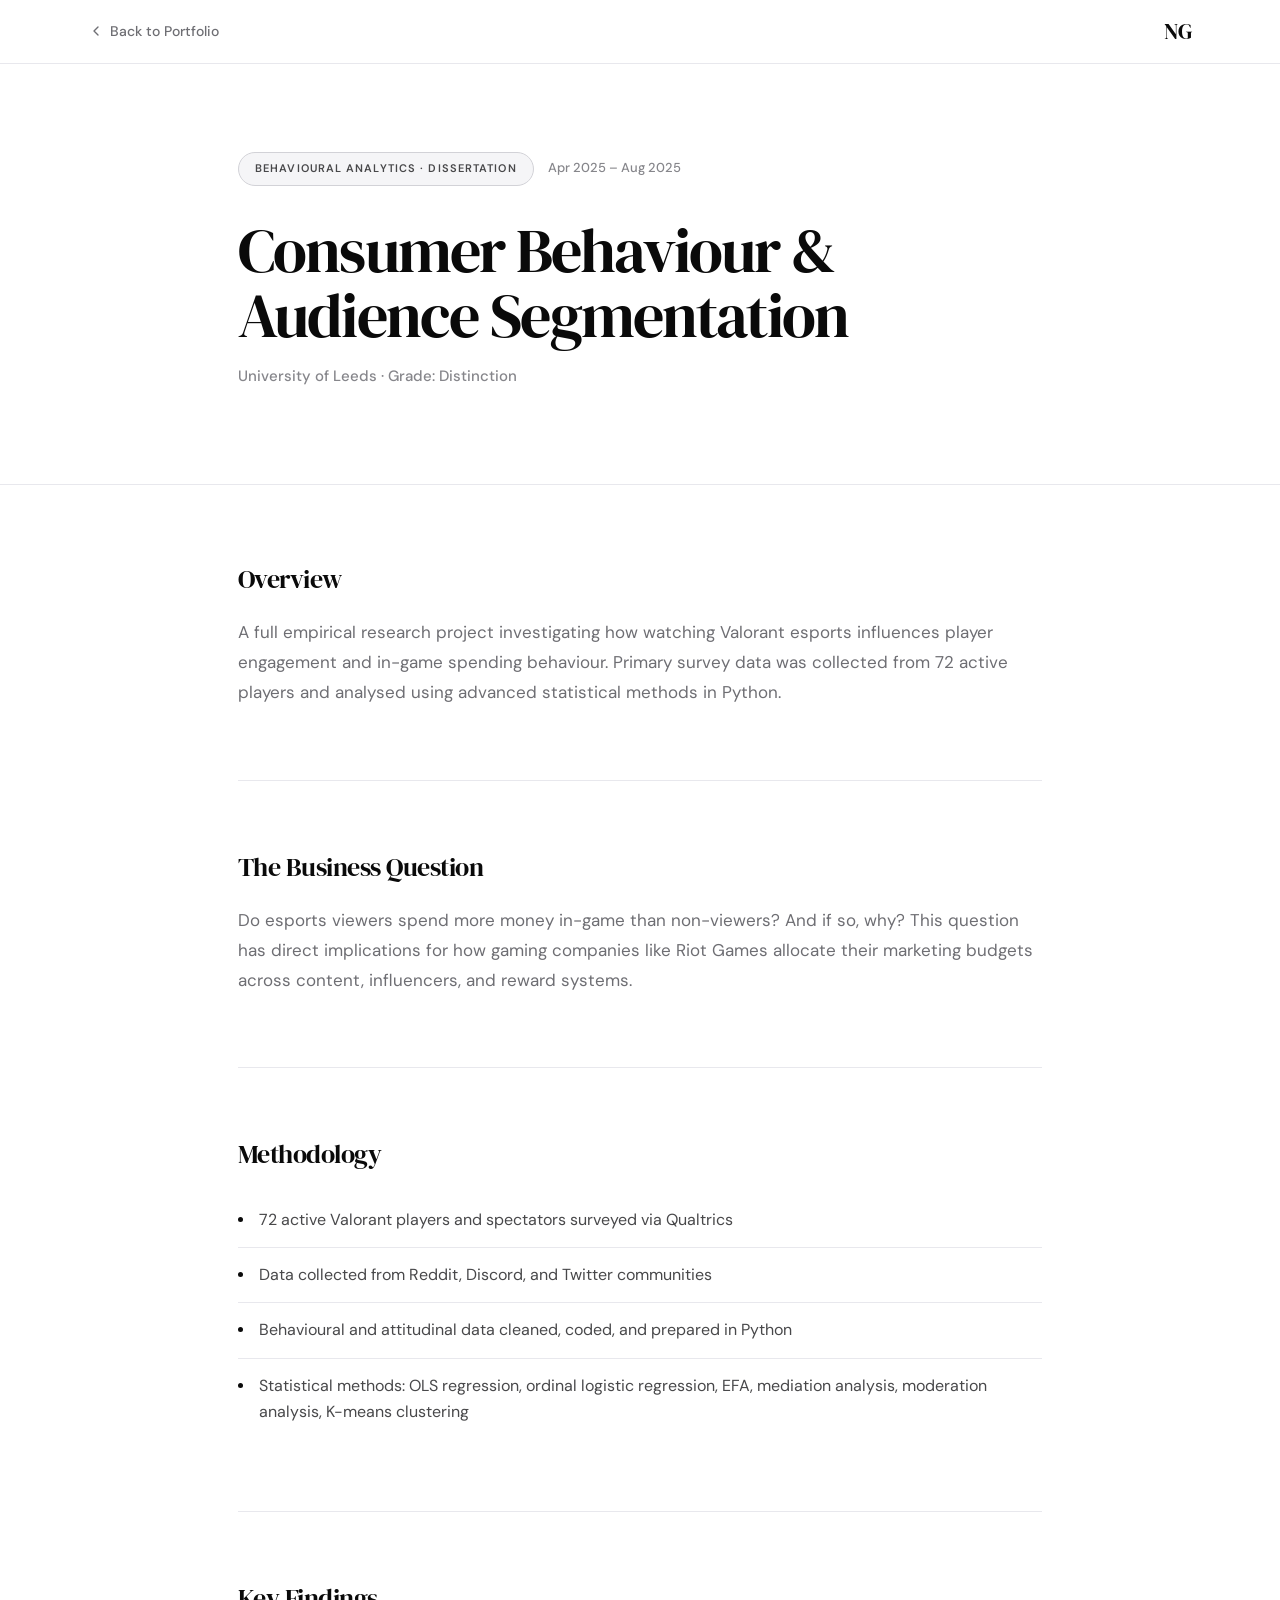
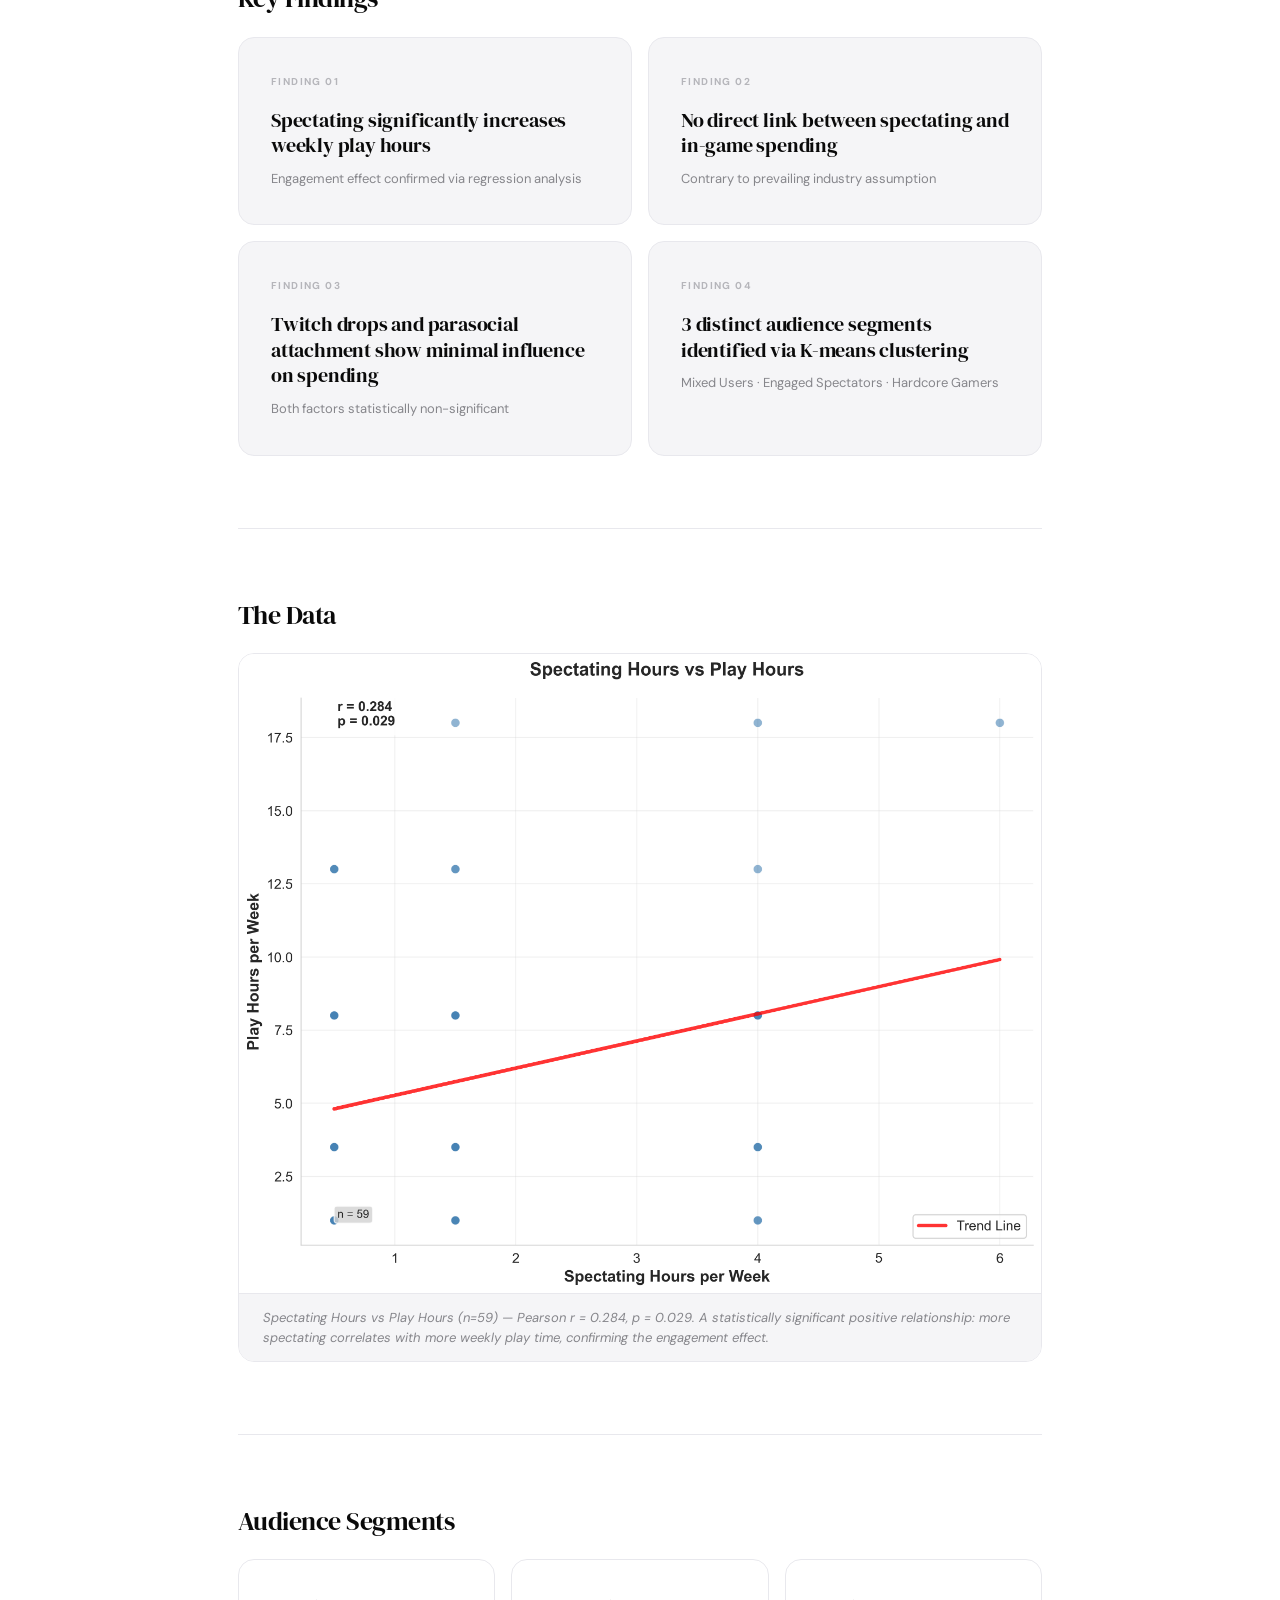
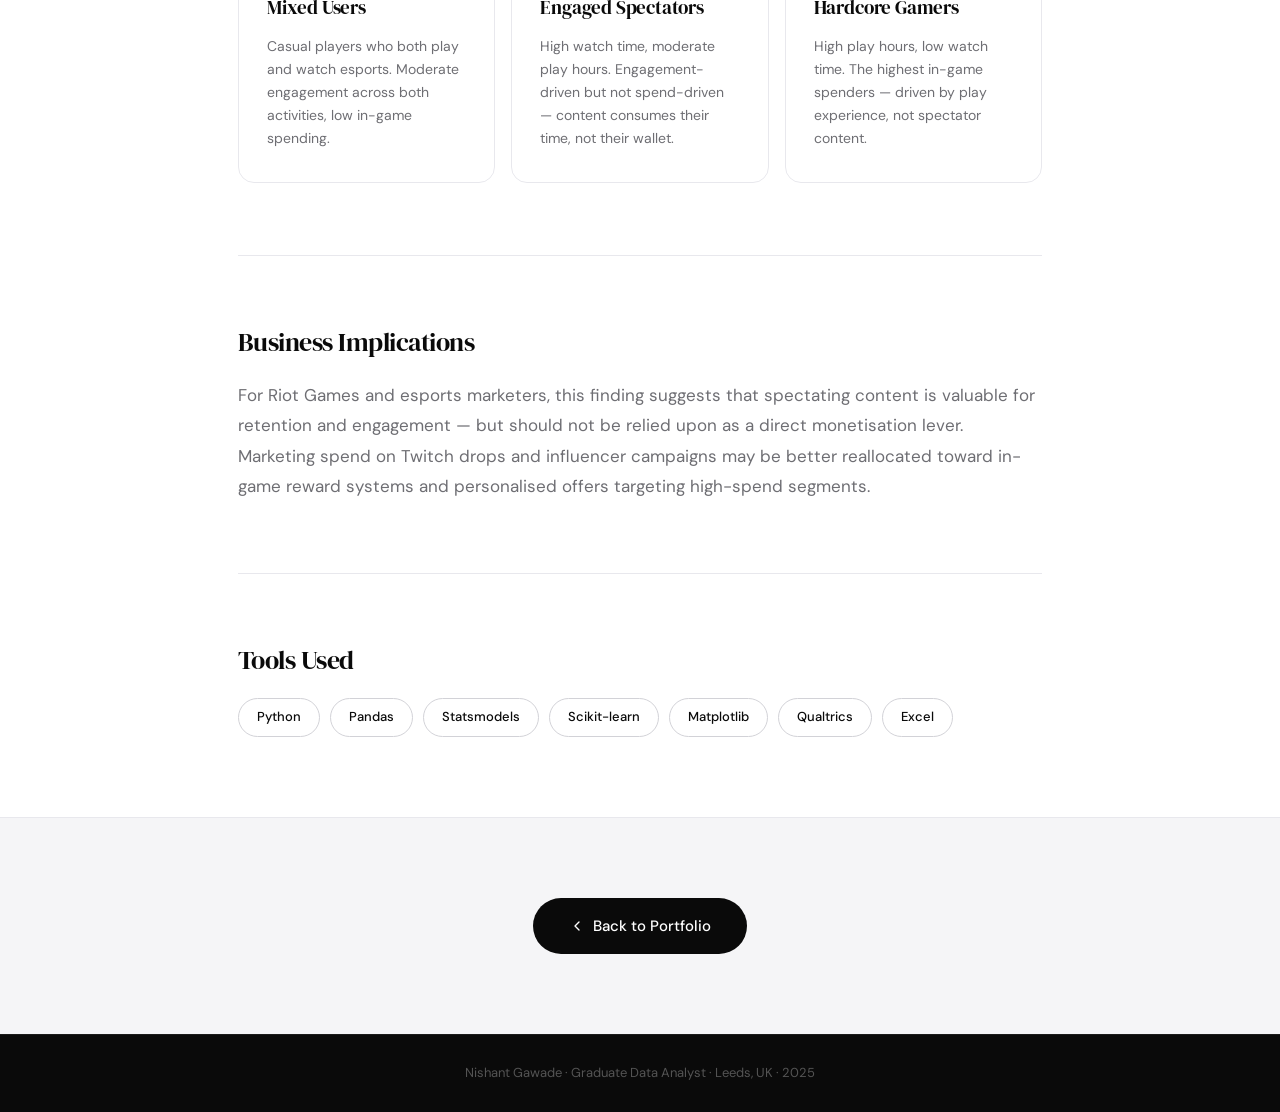
==== project1.html @ dcb2f35d "Launch portfolio website" ====
<!DOCTYPE html>
<html lang="en">
<head>
  <meta charset="UTF-8" />
  <meta name="viewport" content="width=device-width, initial-scale=1.0" />
  <title>Consumer Behaviour &amp; Audience Segmentation — Nishant Gawade</title>
  <link rel="preconnect" href="https://fonts.googleapis.com">
  <link rel="preconnect" href="https://fonts.gstatic.com" crossorigin>
  <link href="https://fonts.googleapis.com/css2?family=DM+Serif+Display:ital@0;1&family=DM+Sans:ital,opsz,wght@0,9..40,300;0,9..40,400;0,9..40,500;0,9..40,600;0,9..40,700;1,9..40,400&display=swap" rel="stylesheet">
  <link rel="stylesheet" href="style.css" />
</head>
<body>

  <!-- NAV -->
  <nav class="nav project-nav">
    <div class="nav-inner">
      <a href="index.html" class="nav-back">
        <svg width="16" height="16" viewBox="0 0 24 24" fill="none" stroke="currentColor" stroke-width="2" stroke-linecap="round" stroke-linejoin="round">
          <path d="m15 18-6-6 6-6"/>
        </svg>
        Back to Portfolio
      </a>
      <a href="index.html" class="nav-logo">NG</a>
    </div>
  </nav>

  <!-- PROJECT HERO -->
  <div class="project-hero">
    <div class="project-hero-inner">
      <div class="project-meta">
        <span class="project-category-badge">Behavioural Analytics · Dissertation</span>
        <span class="project-date">Apr 2025 – Aug 2025</span>
      </div>
      <h1>Consumer Behaviour &amp; Audience Segmentation</h1>
      <p class="project-institution">University of Leeds · Grade: Distinction</p>
    </div>
  </div>

  <!-- CONTENT -->
  <div class="project-content">

    <div class="content-section animate-on-scroll">
      <h2>Overview</h2>
      <p>A full empirical research project investigating how watching Valorant esports influences player engagement and in-game spending behaviour. Primary survey data was collected from 72 active players and analysed using advanced statistical methods in Python.</p>
    </div>

    <div class="content-section animate-on-scroll">
      <h2>The Business Question</h2>
      <p>Do esports viewers spend more money in-game than non-viewers? And if so, why? This question has direct implications for how gaming companies like Riot Games allocate their marketing budgets across content, influencers, and reward systems.</p>
    </div>

    <div class="content-section animate-on-scroll">
      <h2>Methodology</h2>
      <ul class="methodology-list">
        <li>72 active Valorant players and spectators surveyed via Qualtrics</li>
        <li>Data collected from Reddit, Discord, and Twitter communities</li>
        <li>Behavioural and attitudinal data cleaned, coded, and prepared in Python</li>
        <li>Statistical methods: OLS regression, ordinal logistic regression, EFA, mediation analysis, moderation analysis, K-means clustering</li>
      </ul>
    </div>

    <div class="content-section">
      <h2 class="animate-on-scroll">Key Findings</h2>
      <div class="findings-grid">
        <div class="finding-card animate-on-scroll stagger-1">
          <span class="finding-number">Finding 01</span>
          <p class="finding-text">Spectating significantly increases weekly play hours</p>
          <p class="finding-subtext">Engagement effect confirmed via regression analysis</p>
        </div>
        <div class="finding-card animate-on-scroll stagger-2">
          <span class="finding-number">Finding 02</span>
          <p class="finding-text">No direct link between spectating and in-game spending</p>
          <p class="finding-subtext">Contrary to prevailing industry assumption</p>
        </div>
        <div class="finding-card animate-on-scroll stagger-3">
          <span class="finding-number">Finding 03</span>
          <p class="finding-text">Twitch drops and parasocial attachment show minimal influence on spending</p>
          <p class="finding-subtext">Both factors statistically non-significant</p>
        </div>
        <div class="finding-card animate-on-scroll stagger-4">
          <span class="finding-number">Finding 04</span>
          <p class="finding-text">3 distinct audience segments identified via K-means clustering</p>
          <p class="finding-subtext">Mixed Users · Engaged Spectators · Hardcore Gamers</p>
        </div>
      </div>
    </div>

    <div class="content-section animate-on-scroll">
      <h2>The Data</h2>
      <div class="chart-container">
        <img src="project1_visuals/01_scatterplot_spectating_vs_play.png" alt="Spectating hours vs play hours scatterplot — r=0.284, p=0.029">
        <p class="chart-caption">Spectating Hours vs Play Hours (n=59) — Pearson r = 0.284, p = 0.029. A statistically significant positive relationship: more spectating correlates with more weekly play time, confirming the engagement effect.</p>
      </div>
    </div>

    <div class="content-section">
      <h2 class="animate-on-scroll">Audience Segments</h2>
      <div class="segments-grid">
        <div class="segment-card animate-on-scroll stagger-1">
          <div class="segment-name">Mixed Users</div>
          <p class="segment-desc">Casual players who both play and watch esports. Moderate engagement across both activities, low in-game spending.</p>
        </div>
        <div class="segment-card animate-on-scroll stagger-2">
          <div class="segment-name">Engaged Spectators</div>
          <p class="segment-desc">High watch time, moderate play hours. Engagement-driven but not spend-driven — content consumes their time, not their wallet.</p>
        </div>
        <div class="segment-card animate-on-scroll stagger-3">
          <div class="segment-name">Hardcore Gamers</div>
          <p class="segment-desc">High play hours, low watch time. The highest in-game spenders — driven by play experience, not spectator content.</p>
        </div>
      </div>
    </div>

    <div class="content-section animate-on-scroll">
      <h2>Business Implications</h2>
      <p>For Riot Games and esports marketers, this finding suggests that spectating content is valuable for retention and engagement — but should not be relied upon as a direct monetisation lever. Marketing spend on Twitch drops and influencer campaigns may be better reallocated toward in-game reward systems and personalised offers targeting high-spend segments.</p>
    </div>

    <div class="content-section animate-on-scroll">
      <h2>Tools Used</h2>
      <div class="tools-list">
        <span class="tool-tag">Python</span>
        <span class="tool-tag">Pandas</span>
        <span class="tool-tag">Statsmodels</span>
        <span class="tool-tag">Scikit-learn</span>
        <span class="tool-tag">Matplotlib</span>
        <span class="tool-tag">Qualtrics</span>
        <span class="tool-tag">Excel</span>
      </div>
    </div>

  </div>

  <!-- BACK -->
  <div class="back-section">
    <a href="index.html" class="btn-back">
      <svg width="16" height="16" viewBox="0 0 24 24" fill="none" stroke="currentColor" stroke-width="2" stroke-linecap="round" stroke-linejoin="round">
        <path d="m15 18-6-6 6-6"/>
      </svg>
      Back to Portfolio
    </a>
  </div>

  <!-- FOOTER -->
  <footer>
    <p class="footer-text">Nishant Gawade · Graduate Data Analyst · Leeds, UK · 2025</p>
  </footer>

  <script>
    const observer = new IntersectionObserver((entries) => {
      entries.forEach(e => { if (e.isIntersecting) e.target.classList.add('visible'); });
    }, { threshold: 0.1, rootMargin: '0px 0px -48px 0px' });
    document.querySelectorAll('.animate-on-scroll').forEach(el => observer.observe(el));
  </script>
</body>
</html>
---- style.css ----
/* =============================================
   NISHANT GAWADE PORTFOLIO — style.css
============================================= */

:root {
  --black: #0a0a0a;
  --white: #ffffff;
  --gray-100: #f5f5f7;
  --gray-200: #e8e8ed;
  --gray-300: #d2d2d7;
  --gray-400: #b5b5ba;
  --gray-500: #86868b;
  --gray-600: #6e6e73;
  --gray-700: #48484a;
  --nav-height: 64px;
  --ease: cubic-bezier(0.25, 0.46, 0.45, 0.94);
  --transition: all 0.3s cubic-bezier(0.25, 0.46, 0.45, 0.94);
  --shadow-sm: 0 1px 4px rgba(0,0,0,0.06), 0 2px 8px rgba(0,0,0,0.04);
  --shadow-md: 0 4px 20px rgba(0,0,0,0.08), 0 2px 8px rgba(0,0,0,0.06);
  --shadow-lg: 0 12px 48px rgba(0,0,0,0.12), 0 4px 16px rgba(0,0,0,0.08);
  --radius: 16px;
  --radius-sm: 8px;
}

/* ---- Reset ---- */
*, *::before, *::after { box-sizing: border-box; margin: 0; padding: 0; }

html {
  scroll-behavior: smooth;
  -webkit-font-smoothing: antialiased;
  -moz-osx-font-smoothing: grayscale;
}

body {
  font-family: 'DM Sans', -apple-system, BlinkMacSystemFont, sans-serif;
  background: var(--white);
  color: var(--black);
  line-height: 1.6;
  overflow-x: hidden;
}

h1, h2, h3, h4 {
  font-family: 'DM Serif Display', Georgia, serif;
  font-weight: 400;
  line-height: 1.08;
  letter-spacing: -0.025em;
}

a { text-decoration: none; color: inherit; transition: var(--transition); }
img { max-width: 100%; height: auto; display: block; }
ul { list-style: none; }

section { scroll-margin-top: var(--nav-height); }

/* ---- Utility ---- */
.section-label {
  font-family: 'DM Sans', sans-serif;
  font-size: 11px;
  font-weight: 600;
  letter-spacing: 0.13em;
  text-transform: uppercase;
  color: var(--gray-500);
  margin-bottom: 14px;
  display: block;
}

.section-header { margin-bottom: 64px; }
.section-header h2 { font-size: clamp(36px, 4vw, 54px); }

/* ---- Animations ---- */
@keyframes fadeUp {
  from { opacity: 0; transform: translateY(32px); }
  to   { opacity: 1; transform: translateY(0); }
}
@keyframes fadeIn {
  from { opacity: 0; }
  to   { opacity: 1; }
}
@keyframes pulse {
  0%, 100% { box-shadow: 0 4px 24px rgba(0,0,0,0.18); }
  50%       { box-shadow: 0 8px 40px rgba(0,0,0,0.28); }
}

.animate-on-scroll {
  opacity: 0;
  transform: translateY(40px);
  transition: opacity 0.7s var(--ease), transform 0.7s var(--ease);
}
.animate-on-scroll.visible { opacity: 1; transform: translateY(0); }

.stagger-1 { transition-delay: 0.08s; }
.stagger-2 { transition-delay: 0.16s; }
.stagger-3 { transition-delay: 0.24s; }
.stagger-4 { transition-delay: 0.32s; }
.stagger-5 { transition-delay: 0.40s; }

/* ============================================================
   NAVIGATION
============================================================ */
.nav {
  position: fixed;
  top: 0; left: 0; right: 0;
  height: var(--nav-height);
  z-index: 1000;
  transition: background 0.4s var(--ease), border-color 0.4s var(--ease), backdrop-filter 0.4s var(--ease);
}
.nav.scrolled,
.nav.project-nav {
  background: rgba(255,255,255,0.88);
  backdrop-filter: blur(24px);
  -webkit-backdrop-filter: blur(24px);
  border-bottom: 1px solid var(--gray-200);
}

.nav-inner {
  max-width: 1200px;
  margin: 0 auto;
  padding: 0 48px;
  height: 100%;
  display: flex;
  align-items: center;
  justify-content: space-between;
}

.nav-logo {
  font-family: 'DM Serif Display', serif;
  font-size: 22px;
  letter-spacing: -0.01em;
  color: var(--black);
}

.nav-links {
  display: flex;
  align-items: center;
  gap: 36px;
}
.nav-links a {
  font-size: 14px;
  font-weight: 500;
  color: var(--gray-600);
  position: relative;
  padding-bottom: 2px;
}
.nav-links a::after {
  content: '';
  position: absolute;
  bottom: -2px; left: 0;
  width: 0; height: 1px;
  background: var(--black);
  transition: width 0.3s var(--ease);
}
.nav-links a:hover,
.nav-links a.active { color: var(--black); }
.nav-links a:hover::after,
.nav-links a.active::after { width: 100%; }

.nav-back {
  font-size: 14px;
  font-weight: 500;
  color: var(--gray-600);
  display: flex;
  align-items: center;
  gap: 6px;
}
.nav-back:hover { color: var(--black); }

/* Mobile hamburger */
.nav-toggle {
  display: none;
  flex-direction: column;
  gap: 5px;
  background: none;
  border: none;
  cursor: pointer;
  padding: 6px;
  z-index: 1100;
}
.nav-toggle span {
  display: block;
  width: 22px;
  height: 2px;
  background: var(--black);
  border-radius: 2px;
  transition: var(--transition);
}
.nav-toggle.open span:nth-child(1) { transform: rotate(45deg) translate(5px, 5px); }
.nav-toggle.open span:nth-child(2) { opacity: 0; transform: scaleX(0); }
.nav-toggle.open span:nth-child(3) { transform: rotate(-45deg) translate(5px, -5px); }

.nav-mobile {
  position: fixed;
  top: var(--nav-height);
  left: 0; right: 0;
  background: rgba(255,255,255,0.96);
  backdrop-filter: blur(24px);
  -webkit-backdrop-filter: blur(24px);
  border-bottom: 1px solid var(--gray-200);
  padding: 16px 24px 24px;
  display: flex;
  flex-direction: column;
  gap: 4px;
  transform: translateY(-110%);
  transition: transform 0.35s var(--ease);
  z-index: 999;
}
.nav-mobile.open { transform: translateY(0); }
.nav-mobile a {
  font-size: 17px;
  font-weight: 500;
  color: var(--gray-700);
  padding: 12px 0;
  border-bottom: 1px solid var(--gray-200);
}
.nav-mobile a:last-child { border-bottom: none; }
.nav-mobile a:hover { color: var(--black); }

/* ============================================================
   HERO
============================================================ */
.hero {
  min-height: 100vh;
  display: flex;
  align-items: center;
  padding: 120px 0 80px;
  background: var(--white);
}

.hero-inner {
  max-width: 1200px;
  margin: 0 auto;
  padding: 0 48px;
  display: grid;
  grid-template-columns: 1fr 360px;
  gap: 80px;
  align-items: center;
}

.hero-content { animation: fadeUp 0.9s var(--ease) both; }
.hero-visual  { animation: fadeIn 1.1s var(--ease) 0.25s both; }

.hero-title {
  font-size: clamp(50px, 7vw, 88px);
  letter-spacing: -0.035em;
  line-height: 1.0;
  margin-bottom: 24px;
  color: var(--black);
}

.hero-subtitle {
  font-size: 18px;
  font-weight: 400;
  color: var(--gray-600);
  margin-bottom: 48px;
  line-height: 1.5;
}

.hero-ctas { display: flex; gap: 14px; flex-wrap: wrap; }

.btn-primary {
  display: inline-flex;
  align-items: center;
  gap: 8px;
  padding: 16px 32px;
  background: var(--black);
  color: var(--white);
  border-radius: 100px;
  font-size: 15px;
  font-weight: 500;
  letter-spacing: -0.01em;
  transition: var(--transition);
}
.btn-primary:hover {
  background: var(--gray-700);
  transform: translateY(-2px);
  box-shadow: var(--shadow-md);
}

.btn-secondary {
  display: inline-flex;
  align-items: center;
  gap: 8px;
  padding: 16px 32px;
  background: transparent;
  color: var(--black);
  border: 1.5px solid var(--gray-300);
  border-radius: 100px;
  font-size: 15px;
  font-weight: 500;
  letter-spacing: -0.01em;
  transition: var(--transition);
}
.btn-secondary:hover {
  border-color: var(--black);
  transform: translateY(-2px);
  box-shadow: var(--shadow-sm);
}

.photo-circle {
  width: 320px;
  height: 320px;
  border-radius: 50%;
  border: 1.5px solid var(--gray-200);
  background: var(--gray-100);
  display: flex;
  flex-direction: column;
  align-items: center;
  justify-content: center;
  gap: 12px;
  overflow: hidden;
  margin: 0 auto;
}
.photo-circle img {
  width: 100%;
  height: 100%;
  object-fit: cover;
}
.photo-placeholder-text {
  font-size: 13px;
  color: var(--gray-500);
  font-weight: 500;
}

/* ============================================================
   ABOUT
============================================================ */
.about { background: var(--gray-100); padding: 120px 0; }

.about-inner {
  max-width: 1200px;
  margin: 0 auto;
  padding: 0 48px;
}

.about-text {
  max-width: 740px;
  margin-bottom: 60px;
}
.about-text p {
  font-size: 18px;
  color: var(--gray-600);
  line-height: 1.72;
  margin-bottom: 20px;
}
.about-text p:last-child { margin-bottom: 0; }

.stats-grid {
  display: grid;
  grid-template-columns: repeat(3, 1fr);
  gap: 20px;
}

.stat-card {
  background: var(--white);
  border: 1px solid var(--gray-200);
  border-radius: var(--radius);
  padding: 40px 32px;
  text-align: center;
}
.stat-number {
  font-family: 'DM Serif Display', serif;
  font-size: 38px;
  letter-spacing: -0.02em;
  color: var(--black);
  display: block;
  margin-bottom: 8px;
}
.stat-label {
  font-size: 14px;
  color: var(--gray-500);
  font-weight: 500;
}

/* ============================================================
   PROJECTS
============================================================ */
.projects { background: var(--white); padding: 120px 0; }

.projects-inner {
  max-width: 1200px;
  margin: 0 auto;
  padding: 0 48px;
}

.projects-grid {
  display: grid;
  grid-template-columns: repeat(2, 1fr);
  gap: 20px;
}

.project-card {
  display: block;
  border: 1.5px solid var(--gray-200);
  border-radius: var(--radius);
  padding: 48px;
  transition: var(--transition);
  position: relative;
}
.project-card:hover {
  border-color: var(--black);
  transform: translateY(-5px);
  box-shadow: var(--shadow-lg);
}

.project-number {
  display: block;
  font-family: 'DM Sans', sans-serif;
  font-size: 12px;
  font-weight: 600;
  letter-spacing: 0.1em;
  color: var(--gray-400);
  margin-bottom: 24px;
}
.project-title {
  font-size: 24px;
  letter-spacing: -0.02em;
  color: var(--black);
  margin-bottom: 14px;
  line-height: 1.2;
}
.project-category {
  display: block;
  font-size: 11px;
  font-weight: 600;
  letter-spacing: 0.1em;
  text-transform: uppercase;
  color: var(--gray-500);
  margin-bottom: 40px;
}
.project-link {
  font-size: 14px;
  font-weight: 600;
  color: var(--black);
  display: inline-flex;
  align-items: center;
  gap: 6px;
  transition: gap 0.3s var(--ease);
}
.project-card:hover .project-link { gap: 10px; }

/* ============================================================
   EXPERIENCE
============================================================ */
.experience { background: var(--gray-100); padding: 120px 0; }

.experience-inner {
  max-width: 1200px;
  margin: 0 auto;
  padding: 0 48px;
}

.experience-card {
  background: var(--white);
  border: 1px solid var(--gray-200);
  border-radius: var(--radius);
  padding: 56px;
}

.exp-header {
  display: flex;
  justify-content: space-between;
  align-items: flex-start;
  margin-bottom: 40px;
  flex-wrap: wrap;
  gap: 16px;
}
.exp-role {
  font-family: 'DM Serif Display', serif;
  font-size: 30px;
  letter-spacing: -0.02em;
  color: var(--black);
  margin-bottom: 6px;
}
.exp-company {
  font-size: 16px;
  color: var(--gray-600);
  font-weight: 500;
}
.exp-duration {
  font-size: 13px;
  font-weight: 600;
  color: var(--gray-500);
  background: var(--gray-100);
  border: 1px solid var(--gray-200);
  padding: 7px 16px;
  border-radius: 100px;
  display: inline-block;
  white-space: nowrap;
}

.exp-bullets { display: flex; flex-direction: column; }
.exp-bullet {
  display: flex;
  align-items: flex-start;
  gap: 16px;
  padding: 16px 0;
  border-bottom: 1px solid var(--gray-200);
  font-size: 16px;
  color: var(--gray-700);
  line-height: 1.65;
}
.exp-bullet:last-child { border-bottom: none; padding-bottom: 0; }
.exp-bullet::before {
  content: '';
  width: 6px; height: 6px;
  min-width: 6px;
  border-radius: 50%;
  background: var(--black);
  margin-top: 10px;
}

/* ============================================================
   SKILLS
============================================================ */
.skills { background: var(--white); padding: 120px 0; }

.skills-inner {
  max-width: 1200px;
  margin: 0 auto;
  padding: 0 48px;
}

.skills-grid {
  display: grid;
  grid-template-columns: repeat(2, 1fr);
  gap: 20px;
}

.skill-card {
  border: 1.5px solid var(--gray-200);
  border-radius: var(--radius);
  padding: 40px;
}
.skill-category {
  font-family: 'DM Serif Display', serif;
  font-size: 22px;
  letter-spacing: -0.01em;
  color: var(--black);
  margin-bottom: 20px;
}
.skill-tags { display: flex; flex-wrap: wrap; gap: 8px; }
.skill-tag {
  font-size: 13px;
  font-weight: 500;
  color: var(--gray-700);
  background: var(--gray-100);
  border: 1px solid var(--gray-200);
  padding: 6px 14px;
  border-radius: 100px;
}

/* ============================================================
   CONTACT
============================================================ */
.contact { background: var(--black); padding: 120px 0; }

.contact-inner {
  max-width: 1200px;
  margin: 0 auto;
  padding: 0 48px;
  text-align: center;
}
.contact .section-label { color: rgba(255,255,255,0.45); }
.contact h2 {
  font-size: clamp(42px, 6vw, 72px);
  color: var(--white);
  margin-bottom: 16px;
}
.contact-subtext {
  font-size: 18px;
  color: rgba(255,255,255,0.55);
  margin-bottom: 56px;
}

.contact-buttons {
  display: flex;
  justify-content: center;
  gap: 14px;
  flex-wrap: wrap;
  margin-bottom: 72px;
}
.contact-btn {
  display: inline-flex;
  align-items: center;
  gap: 10px;
  padding: 14px 26px;
  border: 1.5px solid rgba(255,255,255,0.2);
  border-radius: 100px;
  color: var(--white);
  font-size: 14px;
  font-weight: 500;
  transition: var(--transition);
}
.contact-btn:hover {
  border-color: rgba(255,255,255,0.7);
  background: rgba(255,255,255,0.07);
}
.contact-btn svg { width: 17px; height: 17px; flex-shrink: 0; }

.resume-download-section {
  border-top: 1px solid rgba(255,255,255,0.1);
  padding-top: 64px;
}

.btn-download {
  display: inline-flex;
  align-items: center;
  gap: 12px;
  padding: 20px 52px;
  background: var(--white);
  color: var(--black);
  border-radius: 100px;
  font-size: 17px;
  font-weight: 600;
  letter-spacing: -0.01em;
  transition: var(--transition);
  animation: pulse 3s ease-in-out infinite;
}
.btn-download:hover {
  transform: translateY(-3px);
  box-shadow: 0 12px 48px rgba(255,255,255,0.18);
  animation: none;
}
.resume-meta {
  margin-top: 14px;
  font-size: 13px;
  color: rgba(255,255,255,0.35);
}

/* ============================================================
   FOOTER
============================================================ */
footer {
  background: var(--black);
  border-top: 1px solid rgba(255,255,255,0.07);
  padding: 28px 48px;
  text-align: center;
}
.footer-text {
  font-size: 13px;
  color: rgba(255,255,255,0.3);
}

/* ============================================================
   PROJECT PAGES — HERO
============================================================ */
.project-hero {
  padding: 152px 0 96px;
  background: var(--white);
  border-bottom: 1px solid var(--gray-200);
}
.project-hero-inner {
  max-width: 900px;
  margin: 0 auto;
  padding: 0 48px;
  animation: fadeUp 0.8s var(--ease) both;
}
.project-meta {
  display: flex;
  align-items: center;
  gap: 14px;
  margin-bottom: 32px;
  flex-wrap: wrap;
}
.project-category-badge {
  font-size: 11px;
  font-weight: 600;
  letter-spacing: 0.1em;
  text-transform: uppercase;
  color: var(--gray-700);
  background: var(--gray-100);
  border: 1px solid var(--gray-300);
  padding: 7px 16px;
  border-radius: 100px;
}
.project-date {
  font-size: 13px;
  color: var(--gray-500);
  font-weight: 500;
}
.project-hero h1 {
  font-size: clamp(38px, 5vw, 62px);
  letter-spacing: -0.03em;
  color: var(--black);
  margin-bottom: 16px;
  line-height: 1.05;
}
.project-institution {
  font-size: 15px;
  color: var(--gray-500);
  font-weight: 500;
}

/* ============================================================
   PROJECT PAGES — CONTENT
============================================================ */
.project-content {
  max-width: 900px;
  margin: 0 auto;
  padding: 80px 48px;
}

.content-section {
  margin-bottom: 72px;
  padding-bottom: 72px;
  border-bottom: 1px solid var(--gray-200);
}
.content-section:last-child {
  margin-bottom: 0;
  padding-bottom: 0;
  border-bottom: none;
}
.content-section h2 {
  font-size: 26px;
  letter-spacing: -0.02em;
  color: var(--black);
  margin-bottom: 24px;
}
.content-section > p {
  font-size: 17px;
  color: var(--gray-600);
  line-height: 1.78;
}

/* Methodology list */
.methodology-list { display: flex; flex-direction: column; }
.methodology-list li {
  display: flex;
  align-items: flex-start;
  gap: 16px;
  padding: 14px 0;
  border-bottom: 1px solid var(--gray-200);
  font-size: 16px;
  color: var(--gray-700);
  line-height: 1.65;
}
.methodology-list li:last-child { border-bottom: none; }
.methodology-list li::before {
  content: '';
  width: 5px; height: 5px;
  min-width: 5px;
  border-radius: 50%;
  background: var(--black);
  margin-top: 10px;
}

/* Findings */
.findings-grid {
  display: grid;
  grid-template-columns: repeat(2, 1fr);
  gap: 16px;
}
.finding-card {
  background: var(--gray-100);
  border: 1px solid var(--gray-200);
  border-radius: var(--radius);
  padding: 36px 32px;
}
.finding-number {
  display: block;
  font-size: 10px;
  font-weight: 700;
  letter-spacing: 0.14em;
  text-transform: uppercase;
  color: var(--gray-400);
  margin-bottom: 18px;
}
.finding-text {
  font-family: 'DM Serif Display', serif;
  font-size: 20px;
  color: var(--black);
  line-height: 1.28;
  letter-spacing: -0.01em;
  margin-bottom: 10px;
}
.finding-subtext {
  font-size: 13px;
  color: var(--gray-500);
  line-height: 1.5;
}

/* Segments (3-col) */
.segments-grid {
  display: grid;
  grid-template-columns: repeat(3, 1fr);
  gap: 16px;
}
.segment-card {
  border: 1.5px solid var(--gray-200);
  border-radius: var(--radius);
  padding: 32px 28px;
}
.segment-name {
  font-family: 'DM Serif Display', serif;
  font-size: 19px;
  color: var(--black);
  margin-bottom: 12px;
  letter-spacing: -0.01em;
}
.segment-desc {
  font-size: 14px;
  color: var(--gray-600);
  line-height: 1.65;
}

/* Themes (5 cards, 3-col grid) */
.themes-grid {
  display: grid;
  grid-template-columns: repeat(3, 1fr);
  gap: 16px;
}
.theme-card {
  border: 1.5px solid var(--gray-200);
  border-radius: var(--radius);
  padding: 28px 24px;
}
.theme-name {
  font-family: 'DM Serif Display', serif;
  font-size: 18px;
  color: var(--black);
  margin-bottom: 10px;
  letter-spacing: -0.01em;
}
.theme-desc {
  font-size: 13px;
  color: var(--gray-600);
  line-height: 1.65;
}

/* Comparison table */
.table-wrap {
  border: 1px solid var(--gray-200);
  border-radius: var(--radius);
  overflow: hidden;
}
.comparison-table { width: 100%; border-collapse: collapse; font-size: 15px; }
.comparison-table th {
  font-family: 'DM Sans', sans-serif;
  font-size: 11px;
  font-weight: 700;
  letter-spacing: 0.1em;
  text-transform: uppercase;
  color: var(--gray-500);
  padding: 14px 24px;
  border-bottom: 2px solid var(--gray-200);
  text-align: left;
  background: var(--gray-100);
}
.comparison-table td {
  padding: 16px 24px;
  border-bottom: 1px solid var(--gray-200);
  color: var(--gray-700);
}
.comparison-table tbody tr:last-child td {
  border-bottom: none;
  font-weight: 600;
  color: var(--black);
  background: var(--gray-100);
}
.best-badge {
  display: inline-block;
  background: var(--black);
  color: var(--white);
  font-size: 9px;
  font-weight: 700;
  letter-spacing: 0.1em;
  text-transform: uppercase;
  padding: 3px 8px;
  border-radius: 4px;
  margin-left: 8px;
  vertical-align: middle;
}

/* Tools */
.tools-list { display: flex; flex-wrap: wrap; gap: 10px; }
.tool-tag {
  font-size: 13px;
  font-weight: 500;
  color: var(--black);
  background: var(--white);
  border: 1.5px solid var(--gray-300);
  padding: 8px 18px;
  border-radius: 100px;
}

/* Back section */
.back-section {
  background: var(--gray-100);
  padding: 80px 0;
  text-align: center;
  border-top: 1px solid var(--gray-200);
}
.btn-back {
  display: inline-flex;
  align-items: center;
  gap: 8px;
  padding: 16px 36px;
  background: var(--black);
  color: var(--white);
  border-radius: 100px;
  font-size: 15px;
  font-weight: 500;
  transition: var(--transition);
}
.btn-back:hover {
  background: var(--gray-700);
  transform: translateY(-2px);
  box-shadow: var(--shadow-md);
}

/* ============================================================
   RESPONSIVE
============================================================ */
@media (max-width: 1024px) {
  .hero-inner { grid-template-columns: 1fr; gap: 56px; text-align: center; }
  .hero-ctas { justify-content: center; }
  .hero-visual { order: -1; }
  .photo-circle { width: 240px; height: 240px; }

  .nav-inner,
  .about-inner,
  .projects-inner,
  .experience-inner,
  .skills-inner,
  .contact-inner,
  .hero-inner { padding-left: 32px; padding-right: 32px; }
}

@media (max-width: 768px) {
  :root { --nav-height: 56px; }

  .nav-links { display: none; }
  .nav-toggle { display: flex; }

  .nav-inner,
  .about-inner,
  .projects-inner,
  .experience-inner,
  .skills-inner,
  .contact-inner,
  .hero-inner,
  .project-hero-inner,
  .project-content { padding-left: 24px; padding-right: 24px; }

  footer { padding: 24px; }

  .about, .projects, .experience, .skills, .contact,
  .project-hero, .back-section { padding-top: 80px; padding-bottom: 80px; }

  .project-hero { padding-top: 120px; padding-bottom: 64px; }

  .projects-grid { grid-template-columns: 1fr; }
  .stats-grid { grid-template-columns: 1fr; gap: 14px; }
  .skills-grid { grid-template-columns: 1fr; }
  .findings-grid { grid-template-columns: 1fr; }
  .segments-grid { grid-template-columns: 1fr; }
  .themes-grid { grid-template-columns: 1fr; }

  .exp-header { flex-direction: column; }
  .experience-card { padding: 32px 24px; }
  .project-card { padding: 32px 28px; }

  .contact-buttons { flex-direction: column; align-items: center; }
  .section-header { margin-bottom: 40px; }

  .comparison-table th,
  .comparison-table td { padding: 12px 16px; font-size: 14px; }
}

@media (max-width: 480px) {
  .hero-title { font-size: 44px; }
  .hero-ctas { flex-direction: column; }
  .btn-primary, .btn-secondary { width: 100%; justify-content: center; }
  .photo-circle { width: 200px; height: 200px; }
  .stat-card { padding: 28px 20px; }
  .skill-card, .project-card { padding: 28px 20px; }
}

/* ============================================================
   HERO — subtle dot-grid texture
============================================================ */
.hero {
  background-image: radial-gradient(circle, #d2d2d7 1px, transparent 1px);
  background-size: 28px 28px;
}

/* ============================================================
   AVAILABILITY BADGE
============================================================ */
.availability-badge {
  display: inline-flex;
  align-items: center;
  gap: 8px;
  font-family: 'DM Sans', sans-serif;
  font-size: 13px;
  font-weight: 600;
  color: var(--gray-700);
  background: var(--white);
  border: 1.5px solid var(--gray-200);
  padding: 7px 16px 7px 12px;
  border-radius: 100px;
  margin-bottom: 28px;
  box-shadow: var(--shadow-sm);
  width: fit-content;
}
.availability-badge::before {
  content: '';
  width: 8px;
  height: 8px;
  min-width: 8px;
  border-radius: 50%;
  background: #22c55e;
  animation: ping 2.2s ease-in-out infinite;
}
@keyframes ping {
  0%, 100% { box-shadow: 0 0 0 0 rgba(34,197,94,0.5); }
  50%       { box-shadow: 0 0 0 5px rgba(34,197,94,0); }
}

/* ============================================================
   STAT NUMBER — tabular numerals for smooth counter
============================================================ */
.stat-number { font-variant-numeric: tabular-nums; }

/* ============================================================
   CHART EMBED
============================================================ */
.chart-container {
  border: 1px solid var(--gray-200);
  border-radius: var(--radius);
  overflow: hidden;
  background: var(--white);
}
.chart-container img {
  width: 100%;
  height: auto;
  display: block;
}
.chart-caption {
  padding: 14px 24px;
  font-size: 13px;
  color: var(--gray-500);
  border-top: 1px solid var(--gray-200);
  font-style: italic;
  background: var(--gray-100);
  line-height: 1.5;
}

/* ============================================================
   EDUCATION SECTION
============================================================ */
.education { background: var(--gray-100); padding: 120px 0; }
.education-inner {
  max-width: 1200px;
  margin: 0 auto;
  padding: 0 48px;
}
.edu-card {
  background: var(--white);
  border: 1px solid var(--gray-200);
  border-radius: var(--radius);
  padding: 56px;
}
.edu-row {
  display: flex;
  justify-content: space-between;
  align-items: flex-start;
  padding: 32px 0;
  border-bottom: 1px solid var(--gray-200);
  gap: 24px;
  flex-wrap: wrap;
}
.edu-row:first-child { padding-top: 0; }
.edu-row:last-child  { border-bottom: none; padding-bottom: 0; }
.edu-degree {
  font-family: 'DM Serif Display', serif;
  font-size: 22px;
  letter-spacing: -0.02em;
  color: var(--black);
  margin-bottom: 6px;
}
.edu-institution {
  font-size: 15px;
  color: var(--gray-600);
  font-weight: 500;
  margin-bottom: 12px;
}
.edu-dissertation {
  font-size: 13px;
  color: var(--gray-500);
  font-style: italic;
  margin-bottom: 14px;
  line-height: 1.55;
  max-width: 580px;
}
.edu-tags { display: flex; gap: 8px; flex-wrap: wrap; }
.edu-tag {
  font-size: 12px;
  font-weight: 600;
  letter-spacing: 0.04em;
  padding: 5px 12px;
  border-radius: 100px;
  border: 1px solid var(--gray-200);
  color: var(--gray-600);
  background: var(--gray-100);
}
.edu-tag.highlight {
  background: var(--black);
  color: var(--white);
  border-color: var(--black);
}
.edu-duration {
  font-size: 13px;
  font-weight: 600;
  color: var(--gray-500);
  background: var(--gray-100);
  border: 1px solid var(--gray-200);
  padding: 7px 16px;
  border-radius: 100px;
  white-space: nowrap;
  flex-shrink: 0;
  height: fit-content;
}

/* ============================================================
   FEATURED PROJECT CARD (Project 01 — spans full width)
============================================================ */
.projects-grid { grid-template-columns: repeat(3, 1fr); }

.project-card.featured {
  grid-column: 1 / -1;
  background: var(--gray-100);
  border-color: var(--gray-200);
  padding: 56px 64px;
}
.project-card.featured .project-title { font-size: 30px; }
.featured-meta {
  display: flex;
  align-items: center;
  gap: 12px;
  margin-bottom: 40px;
  flex-wrap: wrap;
}
.featured-badge {
  background: var(--black);
  color: var(--white);
  font-size: 10px;
  font-weight: 700;
  letter-spacing: 0.1em;
  text-transform: uppercase;
  padding: 5px 11px;
  border-radius: 6px;
}
.featured-badge-sub {
  font-size: 13px;
  color: var(--gray-500);
}

/* ============================================================
   SKILL FAMILIAR TIER + LEGEND
============================================================ */
.skill-tag.familiar {
  background: transparent;
  border-style: dashed;
  color: var(--gray-500);
}
.skills-legend {
  display: flex;
  align-items: center;
  gap: 20px;
  margin-top: 24px;
  padding: 0 4px;
  flex-wrap: wrap;
}
.legend-item {
  display: flex;
  align-items: center;
  gap: 8px;
  font-size: 12px;
  color: var(--gray-500);
}
.legend-dot {
  font-size: 11px;
  font-weight: 600;
  padding: 3px 10px;
  border-radius: 100px;
  border: 1px solid var(--gray-200);
}
.legend-dot.core     { background: var(--gray-100); color: var(--gray-700); }
.legend-dot.familiar { background: transparent; border-style: dashed; color: var(--gray-500); }

/* ============================================================
   RESPONSIVE — NEW ELEMENTS
============================================================ */
@media (max-width: 1024px) {
  .education-inner { padding: 0 32px; }
}

@media (max-width: 768px) {
  .education-inner { padding: 0 24px; }
  .edu-card { padding: 32px 24px; }
  .edu-row { flex-direction: column; gap: 12px; }
  .edu-duration { align-self: flex-start; }
  .projects-grid { grid-template-columns: 1fr; }
  .project-card.featured { padding: 32px 28px; }
  .project-card.featured .project-title { font-size: 24px; }
}

@media (max-width: 480px) {
  .edu-degree { font-size: 18px; }
  .availability-badge { font-size: 12px; padding: 6px 14px 6px 10px; }
}
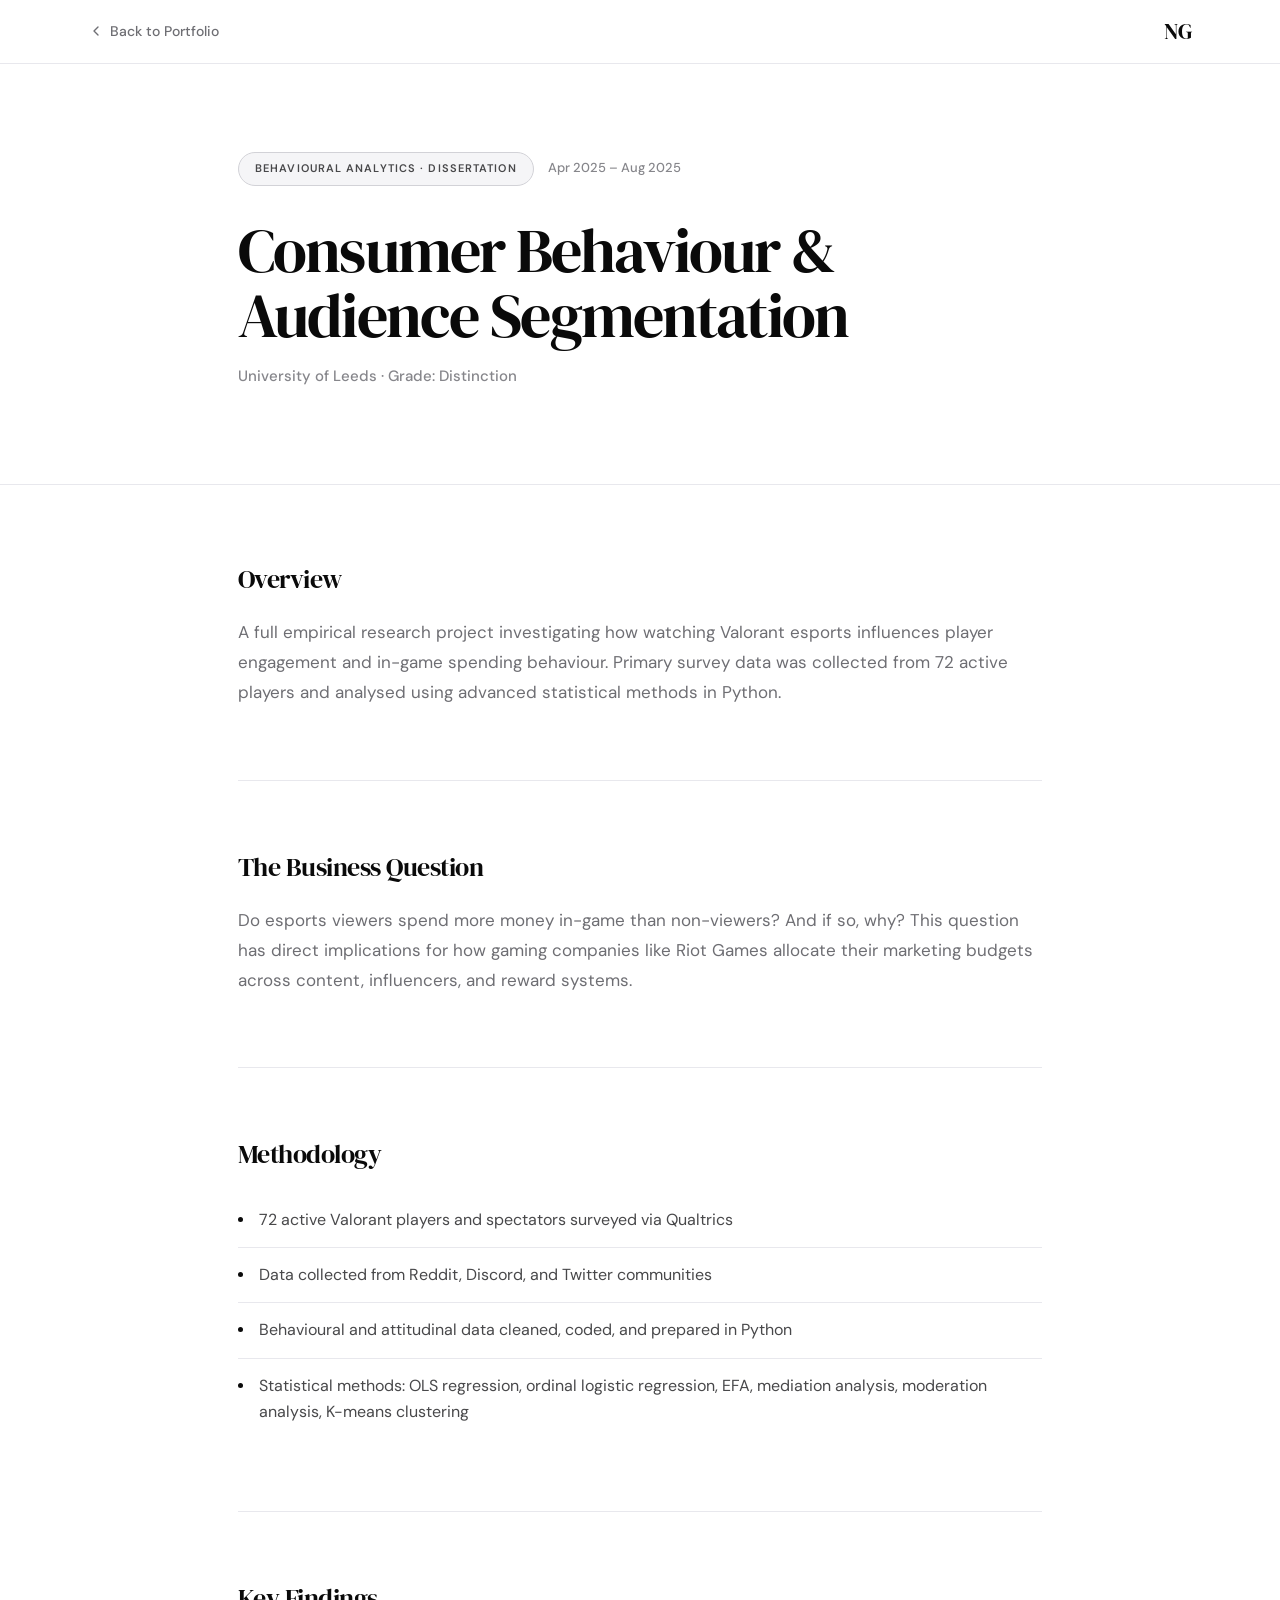
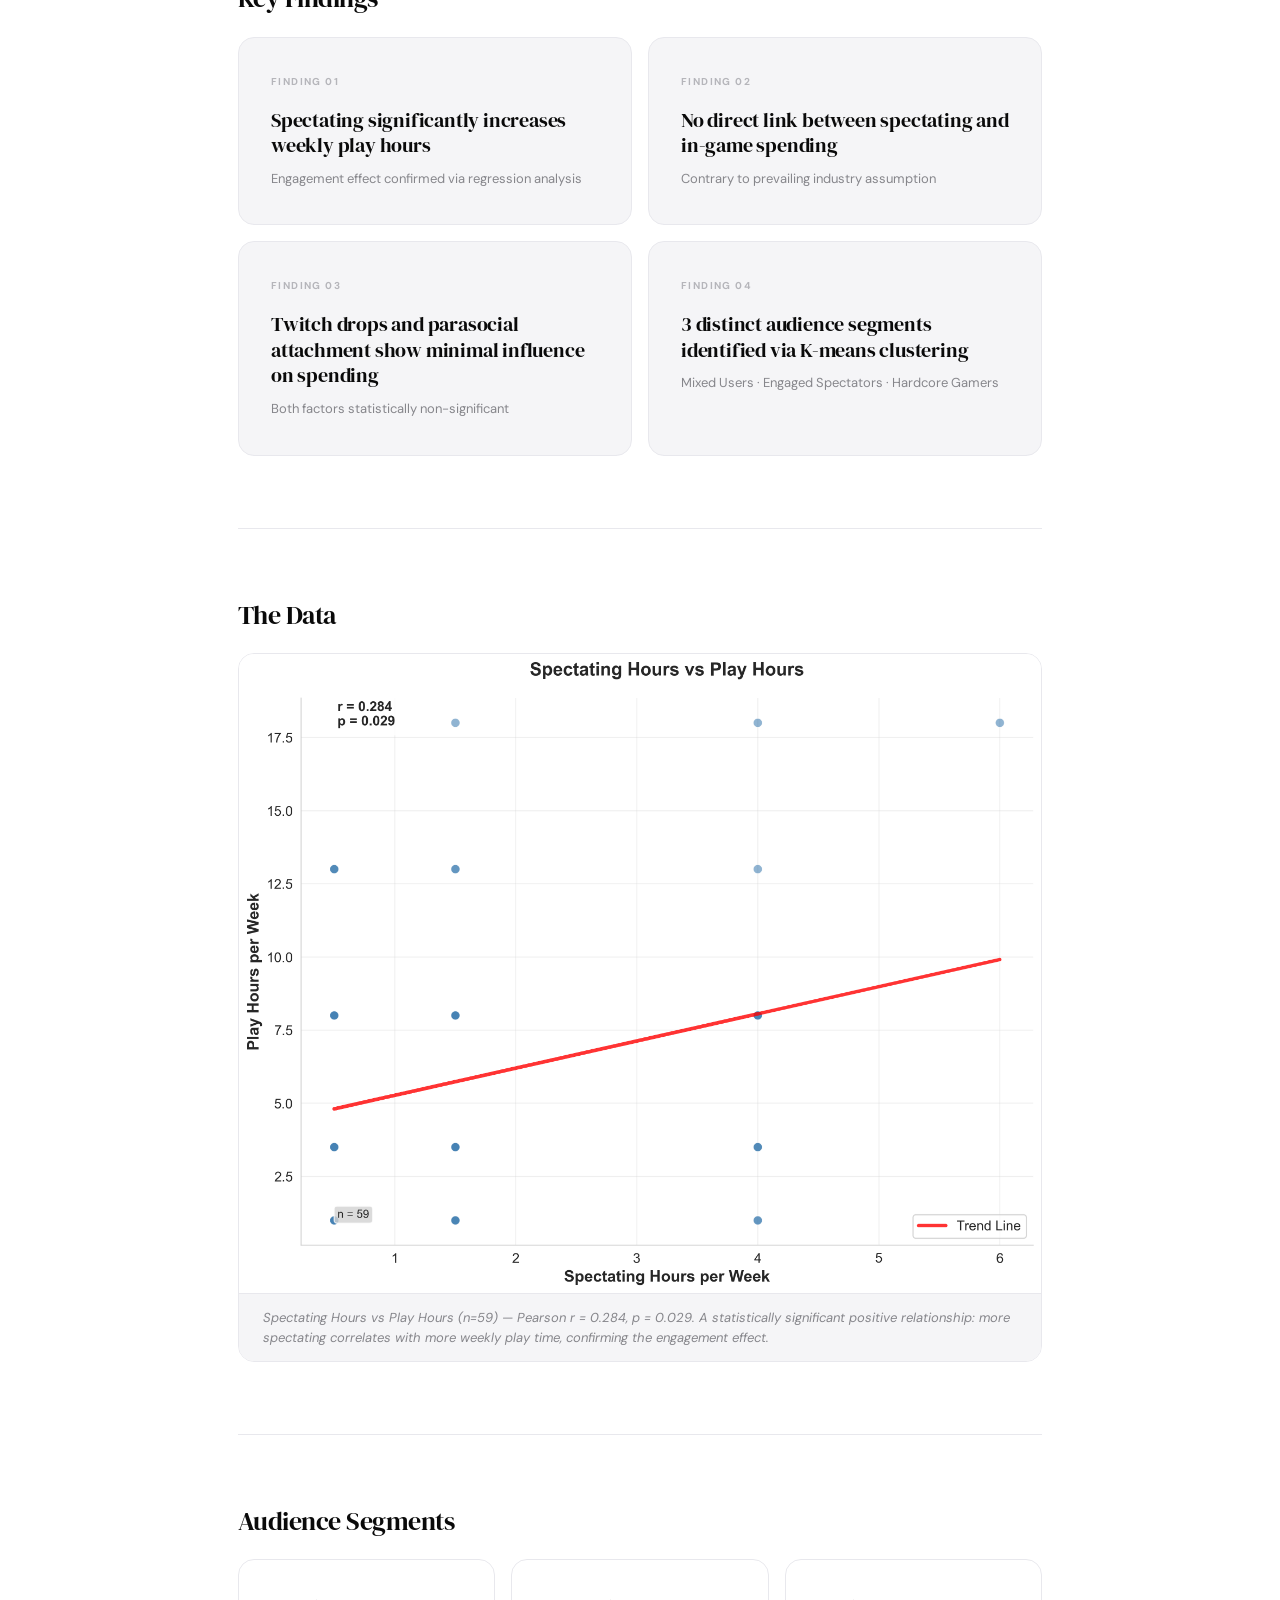
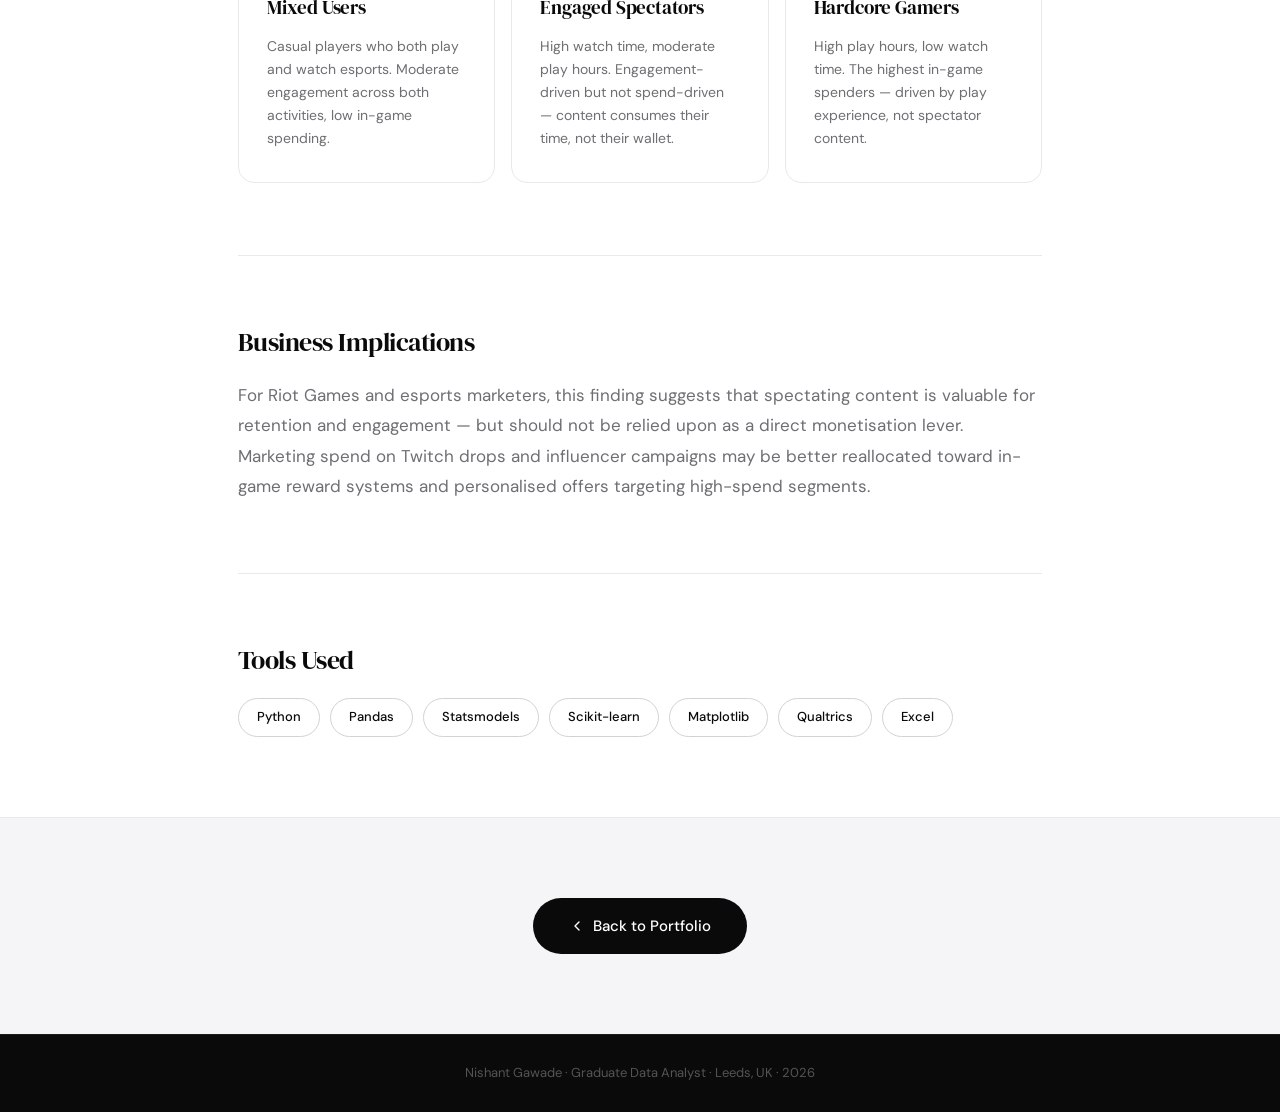
==== commit 0c5e9e0b: "Update year to 2026 and location to United Kingdom Co-Authored-By: Claude Sonnet 4.6 <noreply@anthro" ====
--- a/project1.html
+++ b/project1.html
@@ -143,7 +143,7 @@
 
   <!-- FOOTER -->
   <footer>
-    <p class="footer-text">Nishant Gawade · Graduate Data Analyst · Leeds, UK · 2025</p>
+    <p class="footer-text">Nishant Gawade · Graduate Data Analyst · Leeds, UK · 2026</p>
   </footer>
 
   <script>
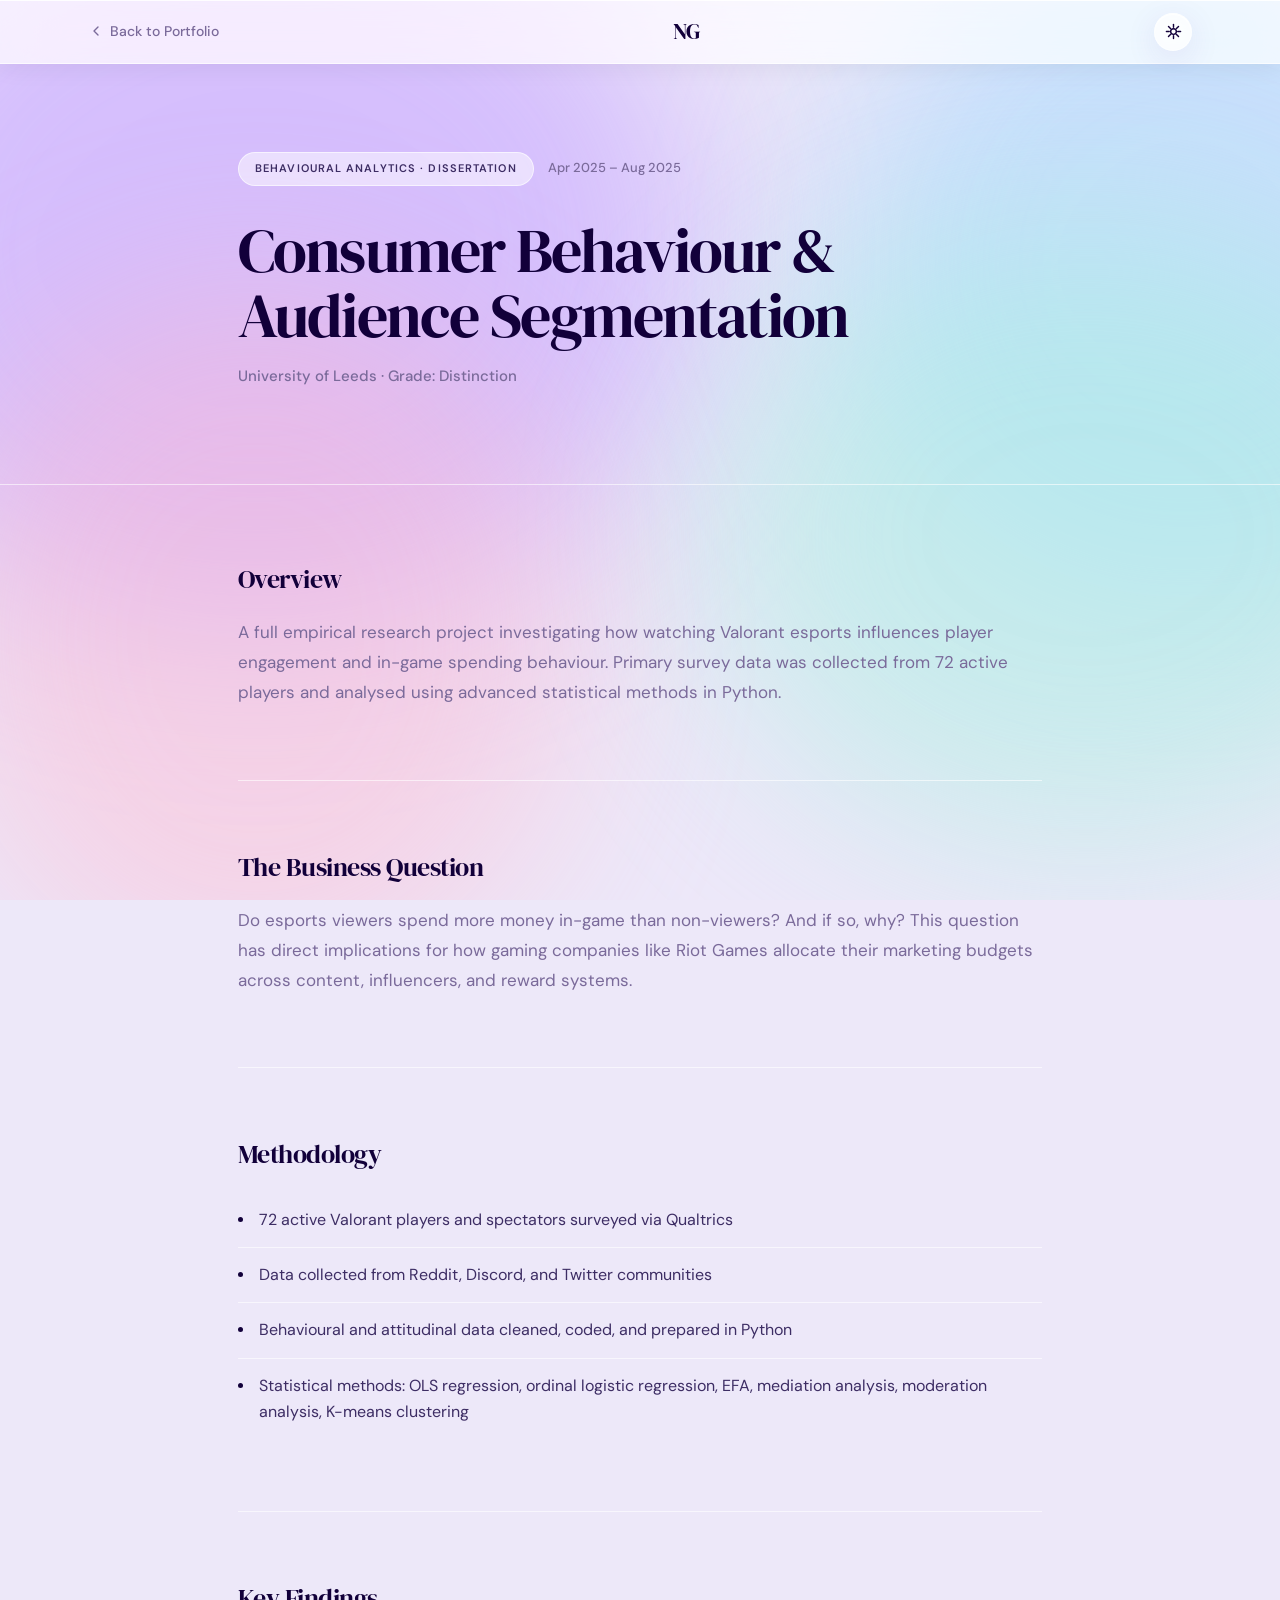
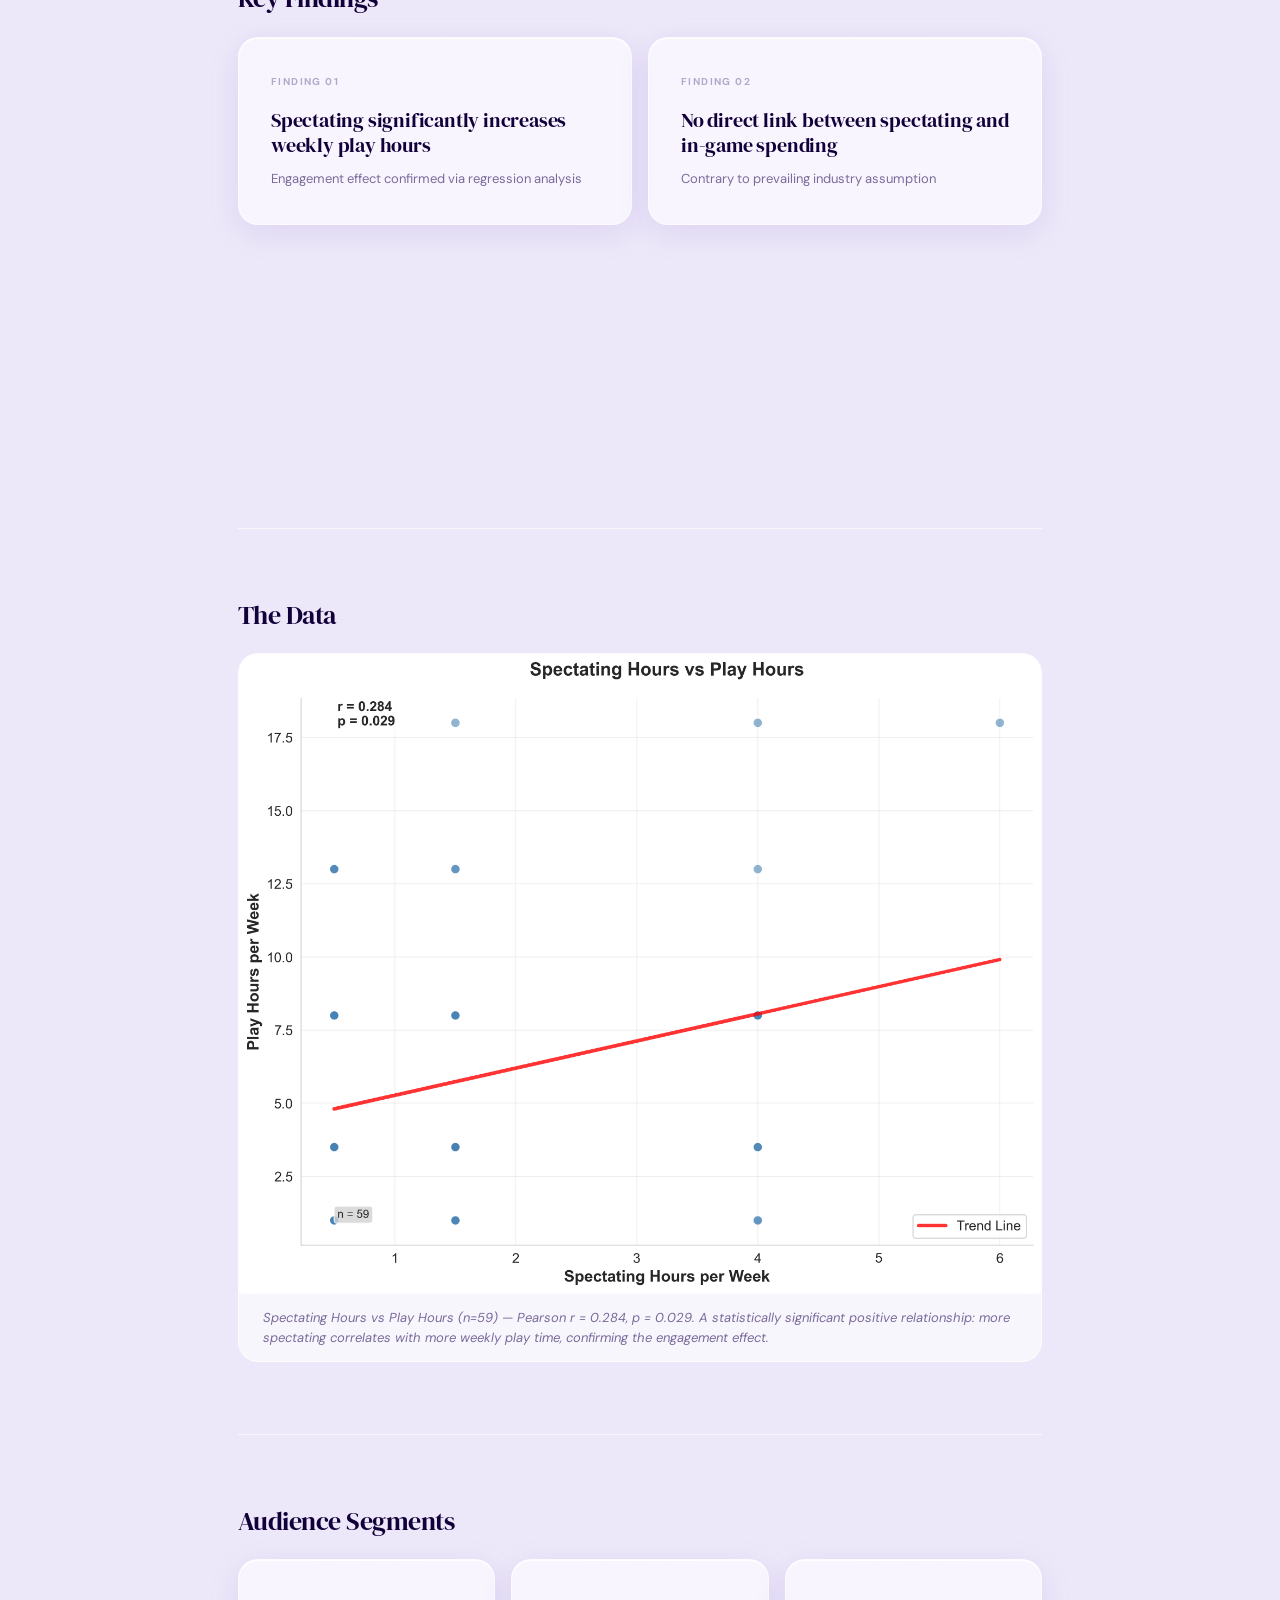
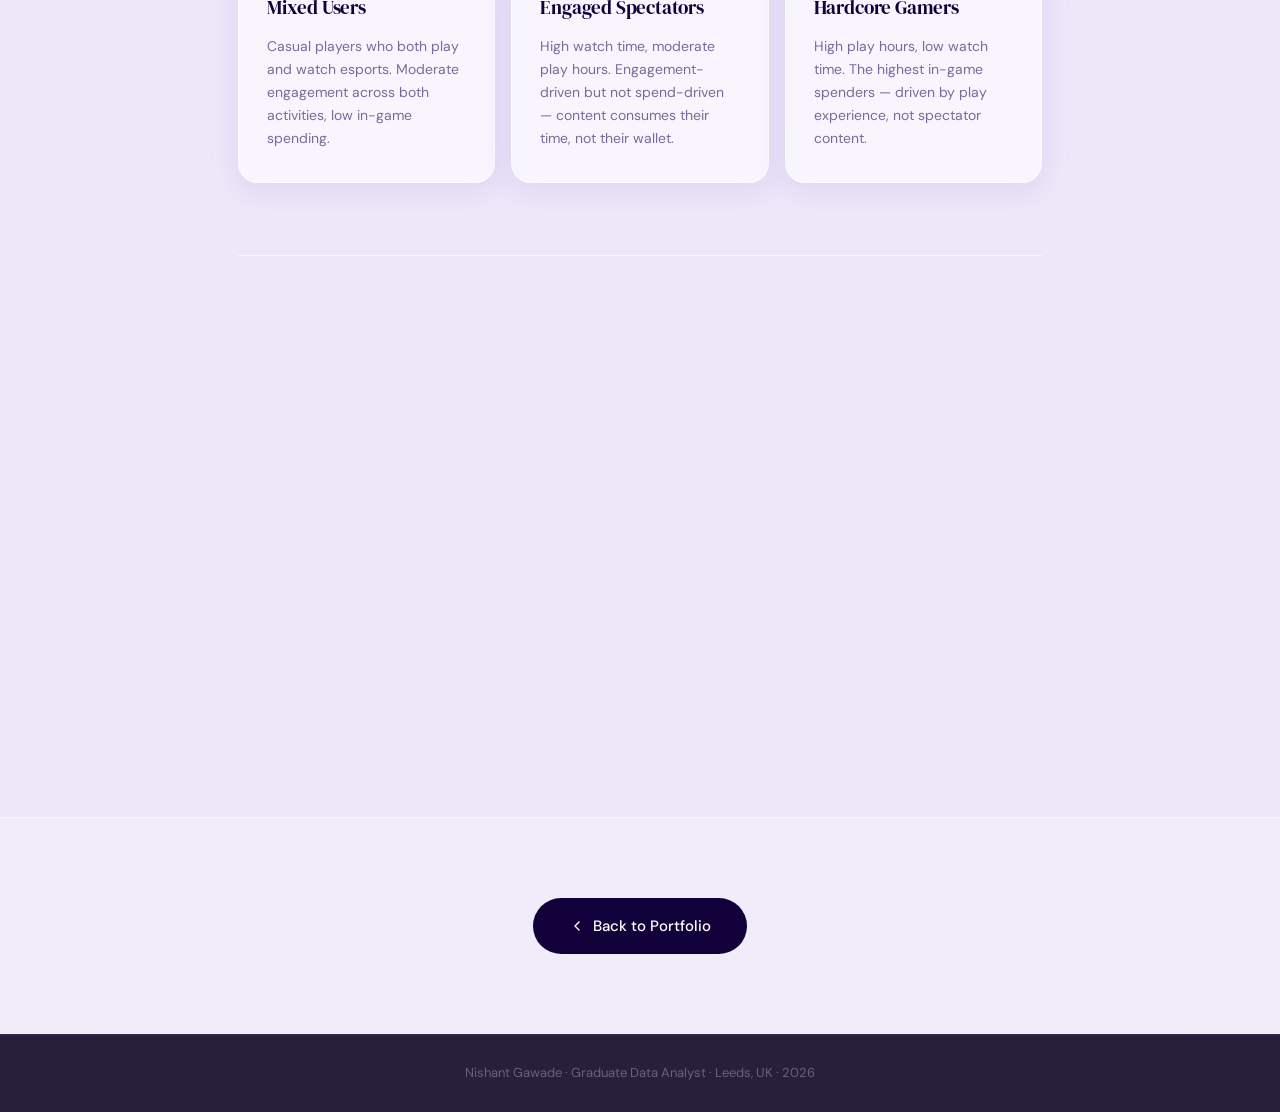
==== commit 0490f67a: "Add crystal glass theme, certifications section, and dark mode across all pages - Full Apple crystal" ====
--- a/project1.html
+++ b/project1.html
@@ -1,5 +1,5 @@
 <!DOCTYPE html>
-<html lang="en">
+<html lang="en" data-theme="light">
 <head>
   <meta charset="UTF-8" />
   <meta name="viewport" content="width=device-width, initial-scale=1.0" />
@@ -8,8 +8,19 @@
   <link rel="preconnect" href="https://fonts.gstatic.com" crossorigin>
   <link href="https://fonts.googleapis.com/css2?family=DM+Serif+Display:ital@0;1&family=DM+Sans:ital,opsz,wght@0,9..40,300;0,9..40,400;0,9..40,500;0,9..40,600;0,9..40,700;1,9..40,400&display=swap" rel="stylesheet">
   <link rel="stylesheet" href="style.css" />
+  <script>
+    (function(){var t=localStorage.getItem('theme');if(t)document.documentElement.setAttribute('data-theme',t);})();
+  </script>
 </head>
 <body>
+
+  <!-- AURORA BACKGROUND -->
+  <div class="aurora" aria-hidden="true">
+    <div class="aurora-blob a1"></div>
+    <div class="aurora-blob a2"></div>
+    <div class="aurora-blob a3"></div>
+    <div class="aurora-blob a4"></div>
+  </div>
 
   <!-- NAV -->
   <nav class="nav project-nav">
@@ -21,6 +32,17 @@
         Back to Portfolio
       </a>
       <a href="index.html" class="nav-logo">NG</a>
+      <button class="theme-toggle" id="themeToggle" aria-label="Toggle dark mode">
+        <svg class="icon-sun" viewBox="0 0 24 24" fill="none" stroke="currentColor" stroke-width="2" stroke-linecap="round" stroke-linejoin="round">
+          <circle cx="12" cy="12" r="4"/><line x1="12" y1="2" x2="12" y2="6"/><line x1="12" y1="18" x2="12" y2="22"/>
+          <line x1="4.93" y1="4.93" x2="7.76" y2="7.76"/><line x1="16.24" y1="16.24" x2="19.07" y2="19.07"/>
+          <line x1="2" y1="12" x2="6" y2="12"/><line x1="18" y1="12" x2="22" y2="12"/>
+          <line x1="4.93" y1="19.07" x2="7.76" y2="16.24"/><line x1="16.24" y1="7.76" x2="19.07" y2="4.93"/>
+        </svg>
+        <svg class="icon-moon" viewBox="0 0 24 24" fill="none" stroke="currentColor" stroke-width="2" stroke-linecap="round" stroke-linejoin="round">
+          <path d="M21 12.79A9 9 0 1 1 11.21 3 7 7 0 0 0 21 12.79z"/>
+        </svg>
+      </button>
     </div>
   </nav>
 
@@ -147,6 +169,16 @@
   </footer>
 
   <script>
+    const html = document.documentElement;
+    const themeToggle = document.getElementById('themeToggle');
+    const saved = localStorage.getItem('theme') || 'light';
+    html.setAttribute('data-theme', saved);
+    themeToggle.addEventListener('click', () => {
+      const next = html.getAttribute('data-theme') === 'dark' ? 'light' : 'dark';
+      html.setAttribute('data-theme', next);
+      localStorage.setItem('theme', next);
+    });
+
     const observer = new IntersectionObserver((entries) => {
       entries.forEach(e => { if (e.isIntersecting) e.target.classList.add('visible'); });
     }, { threshold: 0.1, rootMargin: '0px 0px -48px 0px' });
--- a/style.css
+++ b/style.css
@@ -1,25 +1,82 @@
 /* =============================================
    NISHANT GAWADE PORTFOLIO — style.css
+   Crystal Glass Theme
 ============================================= */
 
+/* ---- Design tokens — Light ---- */
 :root {
-  --black: #0a0a0a;
-  --white: #ffffff;
-  --gray-100: #f5f5f7;
-  --gray-200: #e8e8ed;
-  --gray-300: #d2d2d7;
-  --gray-400: #b5b5ba;
-  --gray-500: #86868b;
-  --gray-600: #6e6e73;
-  --gray-700: #48484a;
   --nav-height: 64px;
   --ease: cubic-bezier(0.25, 0.46, 0.45, 0.94);
   --transition: all 0.3s cubic-bezier(0.25, 0.46, 0.45, 0.94);
-  --shadow-sm: 0 1px 4px rgba(0,0,0,0.06), 0 2px 8px rgba(0,0,0,0.04);
-  --shadow-md: 0 4px 20px rgba(0,0,0,0.08), 0 2px 8px rgba(0,0,0,0.06);
-  --shadow-lg: 0 12px 48px rgba(0,0,0,0.12), 0 4px 16px rgba(0,0,0,0.08);
-  --radius: 16px;
-  --radius-sm: 8px;
+  --radius: 20px;
+  --radius-sm: 12px;
+
+  --page-bg:         #ede8f9;
+  --text-1:          #12003a;
+  --text-2:          #3d2d64;
+  --text-3:          #7a6a9a;
+  --text-4:          #b0a8c8;
+
+  --glass:           rgba(255,255,255,0.58);
+  --glass-hover:     rgba(255,255,255,0.74);
+  --glass-border:    rgba(255,255,255,0.6);
+  --glass-top:       rgba(255,255,255,0.9);
+  --glass-shadow:    0 8px 32px rgba(80,40,180,0.1), inset 0 1px 0 rgba(255,255,255,0.85);
+  --glass-shadow-lg: 0 20px 56px rgba(80,40,180,0.18), inset 0 1px 0 rgba(255,255,255,0.9);
+
+  --nav-glass:       rgba(255,255,255,0.72);
+  --nav-border:      rgba(255,255,255,0.65);
+
+  --btn-fill-bg:     #12003a;
+  --btn-fill-text:   #fff;
+  --btn-ghost-bg:    rgba(255,255,255,0.45);
+  --btn-ghost-border:rgba(255,255,255,0.72);
+  --btn-ghost-text:  var(--text-1);
+
+  --tag-bg:          rgba(255,255,255,0.5);
+  --tag-border:      rgba(255,255,255,0.65);
+  --tag-text:        var(--text-2);
+
+  --section-tint:    rgba(255,255,255,0.18);
+
+  --contact-bg:      rgba(12,4,32,0.88);
+  --contact-text:    rgba(255,255,255,0.92);
+  --contact-muted:   rgba(255,255,255,0.48);
+}
+
+/* ---- Design tokens — Dark ---- */
+[data-theme="dark"] {
+  --page-bg:         #06040f;
+  --text-1:          #ede8ff;
+  --text-2:          #c4b4f0;
+  --text-3:          #8070a8;
+  --text-4:          #4a3a68;
+
+  --glass:           rgba(18,8,48,0.5);
+  --glass-hover:     rgba(28,14,68,0.65);
+  --glass-border:    rgba(255,255,255,0.1);
+  --glass-top:       rgba(255,255,255,0.16);
+  --glass-shadow:    0 8px 32px rgba(0,0,0,0.45), inset 0 1px 0 rgba(255,255,255,0.13);
+  --glass-shadow-lg: 0 20px 56px rgba(0,0,0,0.55), inset 0 1px 0 rgba(255,255,255,0.2);
+
+  --nav-glass:       rgba(8,4,22,0.72);
+  --nav-border:      rgba(255,255,255,0.1);
+
+  --btn-fill-bg:     rgba(240,234,255,0.92);
+  --btn-fill-text:   #12003a;
+  --btn-ghost-bg:    rgba(255,255,255,0.07);
+  --btn-ghost-border:rgba(255,255,255,0.18);
+  --btn-ghost-text:  var(--text-1);
+
+  --tag-bg:          rgba(255,255,255,0.07);
+  --tag-border:      rgba(255,255,255,0.12);
+  --tag-text:        var(--text-2);
+
+  --section-tint:    rgba(0,0,0,0.2);
+
+  --contact-bg:      rgba(6,3,15,0.92);
+  --contact-text:    rgba(255,255,255,0.9);
+  --contact-muted:   rgba(255,255,255,0.42);
 }
 
 /* ---- Reset ---- */
@@ -33,10 +90,11 @@
 
 body {
   font-family: 'DM Sans', -apple-system, BlinkMacSystemFont, sans-serif;
-  background: var(--white);
-  color: var(--black);
+  background: var(--page-bg);
+  color: var(--text-1);
   line-height: 1.6;
   overflow-x: hidden;
+  transition: background 0.4s var(--ease), color 0.4s var(--ease);
 }
 
 h1, h2, h3, h4 {
@@ -49,25 +107,82 @@
 a { text-decoration: none; color: inherit; transition: var(--transition); }
 img { max-width: 100%; height: auto; display: block; }
 ul { list-style: none; }
-
 section { scroll-margin-top: var(--nav-height); }
 
-/* ---- Utility ---- */
+/* ============================================================
+   AURORA BACKGROUND
+============================================================ */
+.aurora {
+  position: fixed;
+  inset: 0;
+  z-index: -1;
+  overflow: hidden;
+  pointer-events: none;
+}
+.aurora-blob {
+  position: absolute;
+  border-radius: 50%;
+  filter: blur(90px);
+  will-change: transform;
+}
+.a1 {
+  width: 70vw; height: 60vw;
+  top: -15%; left: -15%;
+  background: #c8a8ff;
+  opacity: 0.65;
+  animation: aurora1 18s ease-in-out infinite alternate;
+}
+.a2 {
+  width: 55vw; height: 55vw;
+  top: -10%; right: -20%;
+  background: #a8d8ff;
+  opacity: 0.55;
+  animation: aurora2 22s ease-in-out infinite alternate;
+}
+.a3 {
+  width: 60vw; height: 50vw;
+  bottom: 5%; right: -15%;
+  background: #a8f0e0;
+  opacity: 0.5;
+  animation: aurora3 20s ease-in-out infinite alternate;
+}
+.a4 {
+  width: 50vw; height: 55vw;
+  bottom: -10%; left: -5%;
+  background: #ffb8d0;
+  opacity: 0.45;
+  animation: aurora4 25s ease-in-out infinite alternate;
+}
+
+[data-theme="dark"] .a1 { background: #7b3bff; opacity: 0.38; }
+[data-theme="dark"] .a2 { background: #0d9e8d; opacity: 0.28; }
+[data-theme="dark"] .a3 { background: #ff4d6d; opacity: 0.22; }
+[data-theme="dark"] .a4 { background: #5a32c8; opacity: 0.32; }
+
+@keyframes aurora1 { from { transform: translate(0,0) scale(1); } to { transform: translate(5%,8%) scale(1.08); } }
+@keyframes aurora2 { from { transform: translate(0,0) scale(1); } to { transform: translate(-6%,5%) scale(0.95); } }
+@keyframes aurora3 { from { transform: translate(0,0) scale(1); } to { transform: translate(-4%,-6%) scale(1.06); } }
+@keyframes aurora4 { from { transform: translate(0,0) scale(1); } to { transform: translate(6%,-4%) scale(0.97); } }
+
+/* ============================================================
+   UTILITY
+============================================================ */
 .section-label {
   font-family: 'DM Sans', sans-serif;
   font-size: 11px;
   font-weight: 600;
   letter-spacing: 0.13em;
   text-transform: uppercase;
-  color: var(--gray-500);
+  color: var(--text-3);
   margin-bottom: 14px;
   display: block;
 }
-
 .section-header { margin-bottom: 64px; }
-.section-header h2 { font-size: clamp(36px, 4vw, 54px); }
-
-/* ---- Animations ---- */
+.section-header h2 { font-size: clamp(36px,4vw,54px); color: var(--text-1); }
+
+/* ============================================================
+   ANIMATIONS
+============================================================ */
 @keyframes fadeUp {
   from { opacity: 0; transform: translateY(32px); }
   to   { opacity: 1; transform: translateY(0); }
@@ -77,8 +192,8 @@
   to   { opacity: 1; }
 }
 @keyframes pulse {
-  0%, 100% { box-shadow: 0 4px 24px rgba(0,0,0,0.18); }
-  50%       { box-shadow: 0 8px 40px rgba(0,0,0,0.28); }
+  0%,100% { box-shadow: 0 4px 24px rgba(80,40,180,0.25); }
+  50%      { box-shadow: 0 8px 40px rgba(80,40,180,0.45); }
 }
 
 .animate-on-scroll {
@@ -87,12 +202,46 @@
   transition: opacity 0.7s var(--ease), transform 0.7s var(--ease);
 }
 .animate-on-scroll.visible { opacity: 1; transform: translateY(0); }
-
 .stagger-1 { transition-delay: 0.08s; }
 .stagger-2 { transition-delay: 0.16s; }
 .stagger-3 { transition-delay: 0.24s; }
 .stagger-4 { transition-delay: 0.32s; }
 .stagger-5 { transition-delay: 0.40s; }
+
+/* ============================================================
+   GLASS CARD BASE — applied to all cards
+============================================================ */
+.stat-card,
+.project-card,
+.skill-card,
+.experience-card,
+.edu-card,
+.finding-card,
+.segment-card,
+.theme-card {
+  background: var(--glass);
+  backdrop-filter: blur(20px) saturate(180%);
+  -webkit-backdrop-filter: blur(20px) saturate(180%);
+  border: 1px solid var(--glass-border);
+  box-shadow: var(--glass-shadow);
+  position: relative;
+}
+/* Specular top-edge highlight */
+.stat-card::before,
+.project-card::before,
+.skill-card::before,
+.experience-card::before,
+.edu-card::before,
+.finding-card::before,
+.segment-card::before,
+.theme-card::before {
+  content: '';
+  position: absolute;
+  top: 0; left: 10%; right: 10%;
+  height: 1px;
+  background: linear-gradient(90deg, transparent, var(--glass-top) 50%, transparent);
+  pointer-events: none;
+}
 
 /* ============================================================
    NAVIGATION
@@ -106,10 +255,11 @@
 }
 .nav.scrolled,
 .nav.project-nav {
-  background: rgba(255,255,255,0.88);
-  backdrop-filter: blur(24px);
-  -webkit-backdrop-filter: blur(24px);
-  border-bottom: 1px solid var(--gray-200);
+  background: var(--nav-glass);
+  backdrop-filter: blur(28px) saturate(180%);
+  -webkit-backdrop-filter: blur(28px) saturate(180%);
+  border-bottom: 1px solid var(--nav-border);
+  box-shadow: inset 0 1px 0 var(--glass-top), 0 4px 24px rgba(0,0,0,0.06);
 }
 
 .nav-inner {
@@ -126,7 +276,7 @@
   font-family: 'DM Serif Display', serif;
   font-size: 22px;
   letter-spacing: -0.01em;
-  color: var(--black);
+  color: var(--text-1);
 }
 
 .nav-links {
@@ -137,7 +287,7 @@
 .nav-links a {
   font-size: 14px;
   font-weight: 500;
-  color: var(--gray-600);
+  color: var(--text-3);
   position: relative;
   padding-bottom: 2px;
 }
@@ -146,25 +296,52 @@
   position: absolute;
   bottom: -2px; left: 0;
   width: 0; height: 1px;
-  background: var(--black);
+  background: var(--text-1);
   transition: width 0.3s var(--ease);
 }
 .nav-links a:hover,
-.nav-links a.active { color: var(--black); }
+.nav-links a.active { color: var(--text-1); }
 .nav-links a:hover::after,
 .nav-links a.active::after { width: 100%; }
 
 .nav-back {
   font-size: 14px;
   font-weight: 500;
-  color: var(--gray-600);
+  color: var(--text-3);
   display: flex;
   align-items: center;
   gap: 6px;
 }
-.nav-back:hover { color: var(--black); }
-
-/* Mobile hamburger */
+.nav-back:hover { color: var(--text-1); }
+
+/* ---- Theme toggle ---- */
+.theme-toggle {
+  display: flex;
+  align-items: center;
+  justify-content: center;
+  width: 38px; height: 38px;
+  border-radius: 50%;
+  border: 1px solid var(--glass-border);
+  background: var(--glass);
+  backdrop-filter: blur(12px) saturate(160%);
+  -webkit-backdrop-filter: blur(12px) saturate(160%);
+  cursor: pointer;
+  transition: var(--transition);
+  box-shadow: var(--glass-shadow);
+  color: var(--text-1);
+  flex-shrink: 0;
+}
+.theme-toggle:hover {
+  background: var(--glass-hover);
+  transform: scale(1.1);
+  box-shadow: var(--glass-shadow-lg);
+}
+.theme-toggle svg { width: 17px; height: 17px; stroke: currentColor; }
+.icon-moon { display: none; }
+[data-theme="dark"] .icon-sun  { display: none; }
+[data-theme="dark"] .icon-moon { display: block; }
+
+/* ---- Mobile hamburger ---- */
 .nav-toggle {
   display: none;
   flex-direction: column;
@@ -177,24 +354,23 @@
 }
 .nav-toggle span {
   display: block;
-  width: 22px;
-  height: 2px;
-  background: var(--black);
+  width: 22px; height: 2px;
+  background: var(--text-1);
   border-radius: 2px;
   transition: var(--transition);
 }
-.nav-toggle.open span:nth-child(1) { transform: rotate(45deg) translate(5px, 5px); }
+.nav-toggle.open span:nth-child(1) { transform: rotate(45deg) translate(5px,5px); }
 .nav-toggle.open span:nth-child(2) { opacity: 0; transform: scaleX(0); }
-.nav-toggle.open span:nth-child(3) { transform: rotate(-45deg) translate(5px, -5px); }
+.nav-toggle.open span:nth-child(3) { transform: rotate(-45deg) translate(5px,-5px); }
 
 .nav-mobile {
   position: fixed;
   top: var(--nav-height);
   left: 0; right: 0;
-  background: rgba(255,255,255,0.96);
-  backdrop-filter: blur(24px);
-  -webkit-backdrop-filter: blur(24px);
-  border-bottom: 1px solid var(--gray-200);
+  background: var(--nav-glass);
+  backdrop-filter: blur(28px) saturate(180%);
+  -webkit-backdrop-filter: blur(28px) saturate(180%);
+  border-bottom: 1px solid var(--nav-border);
   padding: 16px 24px 24px;
   display: flex;
   flex-direction: column;
@@ -207,12 +383,12 @@
 .nav-mobile a {
   font-size: 17px;
   font-weight: 500;
-  color: var(--gray-700);
+  color: var(--text-2);
   padding: 12px 0;
-  border-bottom: 1px solid var(--gray-200);
+  border-bottom: 1px solid var(--glass-border);
 }
 .nav-mobile a:last-child { border-bottom: none; }
-.nav-mobile a:hover { color: var(--black); }
+.nav-mobile a:hover { color: var(--text-1); }
 
 /* ============================================================
    HERO
@@ -222,7 +398,7 @@
   display: flex;
   align-items: center;
   padding: 120px 0 80px;
-  background: var(--white);
+  background: transparent;
 }
 
 .hero-inner {
@@ -239,21 +415,19 @@
 .hero-visual  { animation: fadeIn 1.1s var(--ease) 0.25s both; }
 
 .hero-title {
-  font-size: clamp(50px, 7vw, 88px);
+  font-size: clamp(50px,7vw,88px);
   letter-spacing: -0.035em;
   line-height: 1.0;
   margin-bottom: 24px;
-  color: var(--black);
-}
-
+  color: var(--text-1);
+}
 .hero-subtitle {
   font-size: 18px;
   font-weight: 400;
-  color: var(--gray-600);
+  color: var(--text-3);
   margin-bottom: 48px;
   line-height: 1.5;
 }
-
 .hero-ctas { display: flex; gap: 14px; flex-wrap: wrap; }
 
 .btn-primary {
@@ -261,18 +435,19 @@
   align-items: center;
   gap: 8px;
   padding: 16px 32px;
-  background: var(--black);
-  color: var(--white);
+  background: var(--btn-fill-bg);
+  color: var(--btn-fill-text);
   border-radius: 100px;
   font-size: 15px;
   font-weight: 500;
   letter-spacing: -0.01em;
   transition: var(--transition);
+  border: 1px solid transparent;
 }
 .btn-primary:hover {
-  background: var(--gray-700);
+  opacity: 0.88;
   transform: translateY(-2px);
-  box-shadow: var(--shadow-md);
+  box-shadow: 0 12px 40px rgba(80,40,180,0.25);
 }
 
 .btn-secondary {
@@ -280,632 +455,438 @@
   align-items: center;
   gap: 8px;
   padding: 16px 32px;
-  background: transparent;
-  color: var(--black);
-  border: 1.5px solid var(--gray-300);
+  background: var(--btn-ghost-bg);
+  color: var(--btn-ghost-text);
+  border: 1.5px solid var(--btn-ghost-border);
   border-radius: 100px;
   font-size: 15px;
   font-weight: 500;
   letter-spacing: -0.01em;
   transition: var(--transition);
+  backdrop-filter: blur(12px);
+  -webkit-backdrop-filter: blur(12px);
+  box-shadow: inset 0 1px 0 rgba(255,255,255,0.6);
 }
 .btn-secondary:hover {
-  border-color: var(--black);
+  background: var(--glass-hover);
   transform: translateY(-2px);
-  box-shadow: var(--shadow-sm);
+  box-shadow: var(--glass-shadow-lg);
 }
 
 .photo-circle {
-  width: 320px;
-  height: 320px;
+  width: 320px; height: 320px;
   border-radius: 50%;
-  border: 1.5px solid var(--gray-200);
-  background: var(--gray-100);
+  background: var(--glass);
+  backdrop-filter: blur(20px) saturate(180%);
+  -webkit-backdrop-filter: blur(20px) saturate(180%);
+  border: 1.5px solid var(--glass-border);
+  box-shadow: var(--glass-shadow);
   display: flex;
   flex-direction: column;
   align-items: center;
   justify-content: center;
-  gap: 12px;
   overflow: hidden;
   margin: 0 auto;
-}
-.photo-circle img {
-  width: 100%;
-  height: 100%;
-  object-fit: cover;
-}
-.photo-placeholder-text {
-  font-size: 13px;
-  color: var(--gray-500);
-  font-weight: 500;
-}
+  position: relative;
+}
+.photo-circle::before {
+  content: '';
+  position: absolute;
+  top: 0; left: 15%; right: 15%;
+  height: 1px;
+  background: linear-gradient(90deg, transparent, var(--glass-top) 50%, transparent);
+  z-index: 1;
+  pointer-events: none;
+}
+.photo-circle img { width: 100%; height: 100%; object-fit: cover; }
 
 /* ============================================================
    ABOUT
 ============================================================ */
-.about { background: var(--gray-100); padding: 120px 0; }
-
-.about-inner {
-  max-width: 1200px;
-  margin: 0 auto;
-  padding: 0 48px;
-}
-
-.about-text {
-  max-width: 740px;
-  margin-bottom: 60px;
-}
-.about-text p {
-  font-size: 18px;
-  color: var(--gray-600);
-  line-height: 1.72;
-  margin-bottom: 20px;
-}
+.about { background: var(--section-tint); padding: 120px 0; }
+
+.about-inner { max-width: 1200px; margin: 0 auto; padding: 0 48px; }
+
+.about-text { max-width: 740px; margin-bottom: 60px; }
+.about-text p { font-size: 18px; color: var(--text-3); line-height: 1.72; margin-bottom: 20px; }
 .about-text p:last-child { margin-bottom: 0; }
 
-.stats-grid {
-  display: grid;
-  grid-template-columns: repeat(3, 1fr);
-  gap: 20px;
-}
+.stats-grid { display: grid; grid-template-columns: repeat(3,1fr); gap: 20px; }
 
 .stat-card {
-  background: var(--white);
-  border: 1px solid var(--gray-200);
   border-radius: var(--radius);
   padding: 40px 32px;
   text-align: center;
+  transition: var(--transition);
+}
+.stat-card:hover {
+  background: var(--glass-hover);
+  transform: translateY(-4px);
+  box-shadow: var(--glass-shadow-lg);
 }
 .stat-number {
   font-family: 'DM Serif Display', serif;
   font-size: 38px;
   letter-spacing: -0.02em;
-  color: var(--black);
+  color: var(--text-1);
   display: block;
   margin-bottom: 8px;
-}
-.stat-label {
-  font-size: 14px;
-  color: var(--gray-500);
-  font-weight: 500;
+  font-variant-numeric: tabular-nums;
+}
+.stat-label { font-size: 14px; color: var(--text-3); font-weight: 500; }
+
+/* ============================================================
+   EDUCATION
+============================================================ */
+.education { background: transparent; padding: 120px 0; }
+.education-inner { max-width: 1200px; margin: 0 auto; padding: 0 48px; }
+
+.edu-card { border-radius: var(--radius); padding: 56px; }
+
+.edu-row {
+  display: flex;
+  justify-content: space-between;
+  align-items: flex-start;
+  padding: 32px 0;
+  border-bottom: 1px solid var(--glass-border);
+  gap: 24px;
+  flex-wrap: wrap;
+}
+.edu-row:first-child { padding-top: 0; }
+.edu-row:last-child  { border-bottom: none; padding-bottom: 0; }
+
+.edu-degree { font-family: 'DM Serif Display', serif; font-size: 22px; letter-spacing: -0.02em; color: var(--text-1); margin-bottom: 6px; }
+.edu-institution { font-size: 15px; color: var(--text-3); font-weight: 500; margin-bottom: 12px; }
+.edu-dissertation { font-size: 13px; color: var(--text-4); font-style: italic; margin-bottom: 14px; line-height: 1.55; max-width: 580px; }
+.edu-tags { display: flex; gap: 8px; flex-wrap: wrap; }
+.edu-tag {
+  font-size: 12px; font-weight: 600; letter-spacing: 0.04em;
+  padding: 5px 12px; border-radius: 100px;
+  border: 1px solid var(--glass-border);
+  color: var(--text-3); background: var(--tag-bg);
+  backdrop-filter: blur(8px); -webkit-backdrop-filter: blur(8px);
+}
+.edu-tag.highlight { background: var(--btn-fill-bg); color: var(--btn-fill-text); border-color: transparent; }
+.edu-duration {
+  font-size: 13px; font-weight: 600; color: var(--text-3);
+  background: var(--tag-bg); backdrop-filter: blur(8px); -webkit-backdrop-filter: blur(8px);
+  border: 1px solid var(--glass-border);
+  padding: 7px 16px; border-radius: 100px;
+  white-space: nowrap; flex-shrink: 0; height: fit-content;
 }
 
 /* ============================================================
    PROJECTS
 ============================================================ */
-.projects { background: var(--white); padding: 120px 0; }
-
-.projects-inner {
-  max-width: 1200px;
-  margin: 0 auto;
-  padding: 0 48px;
-}
-
-.projects-grid {
-  display: grid;
-  grid-template-columns: repeat(2, 1fr);
-  gap: 20px;
-}
+.projects { background: var(--section-tint); padding: 120px 0; }
+.projects-inner { max-width: 1200px; margin: 0 auto; padding: 0 48px; }
+
+.projects-grid { display: grid; grid-template-columns: repeat(3,1fr); gap: 20px; }
 
 .project-card {
   display: block;
-  border: 1.5px solid var(--gray-200);
   border-radius: var(--radius);
   padding: 48px;
   transition: var(--transition);
-  position: relative;
 }
 .project-card:hover {
-  border-color: var(--black);
-  transform: translateY(-5px);
-  box-shadow: var(--shadow-lg);
-}
-
-.project-number {
-  display: block;
-  font-family: 'DM Sans', sans-serif;
-  font-size: 12px;
-  font-weight: 600;
-  letter-spacing: 0.1em;
-  color: var(--gray-400);
-  margin-bottom: 24px;
-}
-.project-title {
-  font-size: 24px;
-  letter-spacing: -0.02em;
-  color: var(--black);
-  margin-bottom: 14px;
-  line-height: 1.2;
-}
-.project-category {
-  display: block;
-  font-size: 11px;
-  font-weight: 600;
-  letter-spacing: 0.1em;
-  text-transform: uppercase;
-  color: var(--gray-500);
-  margin-bottom: 40px;
-}
-.project-link {
-  font-size: 14px;
-  font-weight: 600;
-  color: var(--black);
-  display: inline-flex;
-  align-items: center;
-  gap: 6px;
-  transition: gap 0.3s var(--ease);
-}
+  background: var(--glass-hover);
+  transform: translateY(-6px);
+  box-shadow: var(--glass-shadow-lg);
+}
+.project-card.featured { grid-column: 1 / -1; padding: 56px 64px; }
+.project-card.featured .project-title { font-size: 30px; }
+
+.project-number { display: block; font-family: 'DM Sans', sans-serif; font-size: 12px; font-weight: 600; letter-spacing: 0.1em; color: var(--text-4); margin-bottom: 24px; }
+.project-title  { font-size: 24px; letter-spacing: -0.02em; color: var(--text-1); margin-bottom: 14px; line-height: 1.2; }
+.project-category { display: block; font-size: 11px; font-weight: 600; letter-spacing: 0.1em; text-transform: uppercase; color: var(--text-3); margin-bottom: 40px; }
+.project-link { font-size: 14px; font-weight: 600; color: var(--text-1); display: inline-flex; align-items: center; gap: 6px; transition: gap 0.3s var(--ease); }
 .project-card:hover .project-link { gap: 10px; }
 
+.featured-meta { display: flex; align-items: center; gap: 12px; margin-bottom: 40px; flex-wrap: wrap; }
+.featured-badge { background: var(--btn-fill-bg); color: var(--btn-fill-text); font-size: 10px; font-weight: 700; letter-spacing: 0.1em; text-transform: uppercase; padding: 5px 11px; border-radius: 6px; }
+.featured-badge-sub { font-size: 13px; color: var(--text-3); }
+
 /* ============================================================
    EXPERIENCE
 ============================================================ */
-.experience { background: var(--gray-100); padding: 120px 0; }
-
-.experience-inner {
-  max-width: 1200px;
-  margin: 0 auto;
-  padding: 0 48px;
-}
-
-.experience-card {
-  background: var(--white);
-  border: 1px solid var(--gray-200);
-  border-radius: var(--radius);
-  padding: 56px;
-}
-
-.exp-header {
-  display: flex;
-  justify-content: space-between;
-  align-items: flex-start;
-  margin-bottom: 40px;
-  flex-wrap: wrap;
-  gap: 16px;
-}
-.exp-role {
-  font-family: 'DM Serif Display', serif;
-  font-size: 30px;
-  letter-spacing: -0.02em;
-  color: var(--black);
-  margin-bottom: 6px;
-}
-.exp-company {
-  font-size: 16px;
-  color: var(--gray-600);
-  font-weight: 500;
-}
+.experience { background: transparent; padding: 120px 0; }
+.experience-inner { max-width: 1200px; margin: 0 auto; padding: 0 48px; }
+
+.experience-card { border-radius: var(--radius); padding: 56px; }
+
+.exp-header { display: flex; justify-content: space-between; align-items: flex-start; margin-bottom: 40px; flex-wrap: wrap; gap: 16px; }
+.exp-role { font-family: 'DM Serif Display', serif; font-size: 30px; letter-spacing: -0.02em; color: var(--text-1); margin-bottom: 6px; }
+.exp-company { font-size: 16px; color: var(--text-3); font-weight: 500; }
 .exp-duration {
-  font-size: 13px;
-  font-weight: 600;
-  color: var(--gray-500);
-  background: var(--gray-100);
-  border: 1px solid var(--gray-200);
-  padding: 7px 16px;
-  border-radius: 100px;
-  display: inline-block;
-  white-space: nowrap;
-}
-
+  font-size: 13px; font-weight: 600; color: var(--text-3);
+  background: var(--tag-bg); backdrop-filter: blur(8px); -webkit-backdrop-filter: blur(8px);
+  border: 1px solid var(--glass-border);
+  padding: 7px 16px; border-radius: 100px; display: inline-block; white-space: nowrap;
+}
 .exp-bullets { display: flex; flex-direction: column; }
 .exp-bullet {
-  display: flex;
-  align-items: flex-start;
-  gap: 16px;
-  padding: 16px 0;
-  border-bottom: 1px solid var(--gray-200);
-  font-size: 16px;
-  color: var(--gray-700);
-  line-height: 1.65;
+  display: flex; align-items: flex-start; gap: 16px;
+  padding: 16px 0; border-bottom: 1px solid var(--glass-border);
+  font-size: 16px; color: var(--text-2); line-height: 1.65;
 }
 .exp-bullet:last-child { border-bottom: none; padding-bottom: 0; }
-.exp-bullet::before {
-  content: '';
-  width: 6px; height: 6px;
-  min-width: 6px;
-  border-radius: 50%;
-  background: var(--black);
-  margin-top: 10px;
-}
+.exp-bullet::before { content: ''; width: 6px; height: 6px; min-width: 6px; border-radius: 50%; background: var(--text-1); margin-top: 10px; }
 
 /* ============================================================
    SKILLS
 ============================================================ */
-.skills { background: var(--white); padding: 120px 0; }
-
-.skills-inner {
-  max-width: 1200px;
-  margin: 0 auto;
-  padding: 0 48px;
-}
-
-.skills-grid {
-  display: grid;
-  grid-template-columns: repeat(2, 1fr);
-  gap: 20px;
-}
-
-.skill-card {
-  border: 1.5px solid var(--gray-200);
-  border-radius: var(--radius);
-  padding: 40px;
-}
-.skill-category {
-  font-family: 'DM Serif Display', serif;
-  font-size: 22px;
-  letter-spacing: -0.01em;
-  color: var(--black);
-  margin-bottom: 20px;
-}
+.skills { background: var(--section-tint); padding: 120px 0; }
+.skills-inner { max-width: 1200px; margin: 0 auto; padding: 0 48px; }
+.skills-grid { display: grid; grid-template-columns: repeat(2,1fr); gap: 20px; }
+
+.skill-card { border-radius: var(--radius); padding: 40px; transition: var(--transition); }
+.skill-card:hover { background: var(--glass-hover); transform: translateY(-3px); box-shadow: var(--glass-shadow-lg); }
+.skill-category { font-family: 'DM Serif Display', serif; font-size: 22px; letter-spacing: -0.01em; color: var(--text-1); margin-bottom: 20px; }
 .skill-tags { display: flex; flex-wrap: wrap; gap: 8px; }
 .skill-tag {
+  font-size: 13px; font-weight: 500; color: var(--tag-text);
+  background: var(--tag-bg); backdrop-filter: blur(8px); -webkit-backdrop-filter: blur(8px);
+  border: 1px solid var(--glass-border);
+  padding: 6px 14px; border-radius: 100px;
+  box-shadow: inset 0 1px 0 rgba(255,255,255,0.4);
+}
+.skill-tag.familiar { background: transparent; border-style: dashed; color: var(--text-3); box-shadow: none; }
+
+/* ============================================================
+   CERTIFICATIONS
+============================================================ */
+.certifications { background: var(--section-tint); padding: 120px 0; }
+.certifications-inner { max-width: 1200px; margin: 0 auto; padding: 0 48px; }
+
+.cert-grid { display: flex; flex-direction: column; gap: 16px; }
+
+.cert-card {
+  display: flex;
+  align-items: center;
+  gap: 24px;
+  padding: 28px 36px;
+  border-radius: var(--radius);
+  background: var(--glass);
+  backdrop-filter: blur(20px) saturate(180%);
+  -webkit-backdrop-filter: blur(20px) saturate(180%);
+  border: 1px solid var(--glass-border);
+  box-shadow: var(--glass-shadow);
+  position: relative;
+  transition: var(--transition);
+  text-decoration: none;
+}
+.cert-card::before {
+  content: '';
+  position: absolute;
+  top: 0; left: 10%; right: 10%;
+  height: 1px;
+  background: linear-gradient(90deg, transparent, var(--glass-top) 50%, transparent);
+  pointer-events: none;
+}
+.cert-card:hover {
+  background: var(--glass-hover);
+  transform: translateY(-4px);
+  box-shadow: var(--glass-shadow-lg);
+}
+
+.cert-icon {
+  display: flex;
+  align-items: center;
+  justify-content: center;
+  width: 48px; height: 48px;
+  flex-shrink: 0;
+  border-radius: 12px;
+  background: var(--tag-bg);
+  backdrop-filter: blur(8px);
+  -webkit-backdrop-filter: blur(8px);
+  border: 1px solid var(--glass-border);
+  box-shadow: inset 0 1px 0 rgba(255,255,255,0.4);
+  color: var(--text-2);
+}
+.cert-icon svg { width: 22px; height: 22px; }
+
+.cert-body { flex: 1; min-width: 0; }
+.cert-name {
+  font-family: 'DM Serif Display', serif;
+  font-size: 20px;
+  letter-spacing: -0.02em;
+  color: var(--text-1);
+  line-height: 1.2;
+  margin-bottom: 6px;
+}
+.cert-issuer {
   font-size: 13px;
   font-weight: 500;
-  color: var(--gray-700);
-  background: var(--gray-100);
-  border: 1px solid var(--gray-200);
-  padding: 6px 14px;
-  border-radius: 100px;
+  color: var(--text-3);
+}
+
+.cert-arrow {
+  flex-shrink: 0;
+  color: var(--text-4);
+  transition: var(--transition);
+  display: flex;
+  align-items: center;
+}
+.cert-arrow svg { width: 20px; height: 20px; }
+.cert-card:hover .cert-arrow {
+  color: var(--text-1);
+  transform: translate(3px, -3px);
 }
 
 /* ============================================================
    CONTACT
 ============================================================ */
-.contact { background: var(--black); padding: 120px 0; }
-
-.contact-inner {
-  max-width: 1200px;
-  margin: 0 auto;
-  padding: 0 48px;
-  text-align: center;
-}
+.contact {
+  background: var(--contact-bg);
+  backdrop-filter: blur(48px) saturate(120%);
+  -webkit-backdrop-filter: blur(48px) saturate(120%);
+  padding: 120px 0;
+  position: relative;
+}
+.contact-inner { max-width: 1200px; margin: 0 auto; padding: 0 48px; text-align: center; }
 .contact .section-label { color: rgba(255,255,255,0.45); }
-.contact h2 {
-  font-size: clamp(42px, 6vw, 72px);
-  color: var(--white);
-  margin-bottom: 16px;
-}
-.contact-subtext {
-  font-size: 18px;
-  color: rgba(255,255,255,0.55);
-  margin-bottom: 56px;
-}
-
-.contact-buttons {
-  display: flex;
-  justify-content: center;
-  gap: 14px;
-  flex-wrap: wrap;
-  margin-bottom: 72px;
-}
+.contact h2 { font-size: clamp(42px,6vw,72px); color: var(--contact-text); margin-bottom: 16px; }
+.contact-subtext { font-size: 18px; color: var(--contact-muted); margin-bottom: 56px; }
+
+.contact-buttons { display: flex; justify-content: center; gap: 14px; flex-wrap: wrap; margin-bottom: 72px; }
 .contact-btn {
-  display: inline-flex;
-  align-items: center;
-  gap: 10px;
-  padding: 14px 26px;
-  border: 1.5px solid rgba(255,255,255,0.2);
-  border-radius: 100px;
-  color: var(--white);
-  font-size: 14px;
-  font-weight: 500;
-  transition: var(--transition);
-}
-.contact-btn:hover {
-  border-color: rgba(255,255,255,0.7);
-  background: rgba(255,255,255,0.07);
-}
+  display: inline-flex; align-items: center; gap: 10px;
+  padding: 14px 26px; border: 1.5px solid rgba(255,255,255,0.2);
+  border-radius: 100px; color: var(--contact-text);
+  font-size: 14px; font-weight: 500; transition: var(--transition);
+  background: rgba(255,255,255,0.06);
+  backdrop-filter: blur(12px); -webkit-backdrop-filter: blur(12px);
+  box-shadow: inset 0 1px 0 rgba(255,255,255,0.12);
+}
+.contact-btn:hover { border-color: rgba(255,255,255,0.5); background: rgba(255,255,255,0.12); }
 .contact-btn svg { width: 17px; height: 17px; flex-shrink: 0; }
 
-.resume-download-section {
-  border-top: 1px solid rgba(255,255,255,0.1);
-  padding-top: 64px;
-}
-
+.resume-download-section { border-top: 1px solid rgba(255,255,255,0.1); padding-top: 64px; }
 .btn-download {
-  display: inline-flex;
-  align-items: center;
-  gap: 12px;
+  display: inline-flex; align-items: center; gap: 12px;
   padding: 20px 52px;
-  background: var(--white);
-  color: var(--black);
-  border-radius: 100px;
-  font-size: 17px;
-  font-weight: 600;
-  letter-spacing: -0.01em;
-  transition: var(--transition);
+  background: rgba(255,255,255,0.15);
+  backdrop-filter: blur(16px) saturate(180%); -webkit-backdrop-filter: blur(16px) saturate(180%);
+  color: var(--contact-text);
+  border: 1.5px solid rgba(255,255,255,0.3); border-radius: 100px;
+  font-size: 17px; font-weight: 600; letter-spacing: -0.01em; transition: var(--transition);
+  box-shadow: inset 0 1px 0 rgba(255,255,255,0.3), 0 8px 32px rgba(0,0,0,0.2);
   animation: pulse 3s ease-in-out infinite;
 }
-.btn-download:hover {
-  transform: translateY(-3px);
-  box-shadow: 0 12px 48px rgba(255,255,255,0.18);
-  animation: none;
-}
-.resume-meta {
-  margin-top: 14px;
-  font-size: 13px;
-  color: rgba(255,255,255,0.35);
-}
+.btn-download:hover { transform: translateY(-3px); background: rgba(255,255,255,0.22); box-shadow: inset 0 1px 0 rgba(255,255,255,0.4), 0 16px 48px rgba(0,0,0,0.3); animation: none; }
+.resume-meta { margin-top: 14px; font-size: 13px; color: rgba(255,255,255,0.35); }
 
 /* ============================================================
    FOOTER
 ============================================================ */
 footer {
-  background: var(--black);
+  background: var(--contact-bg);
+  backdrop-filter: blur(48px);
+  -webkit-backdrop-filter: blur(48px);
   border-top: 1px solid rgba(255,255,255,0.07);
   padding: 28px 48px;
   text-align: center;
 }
-.footer-text {
-  font-size: 13px;
-  color: rgba(255,255,255,0.3);
-}
-
-/* ============================================================
-   PROJECT PAGES — HERO
-============================================================ */
-.project-hero {
-  padding: 152px 0 96px;
-  background: var(--white);
-  border-bottom: 1px solid var(--gray-200);
-}
-.project-hero-inner {
-  max-width: 900px;
-  margin: 0 auto;
-  padding: 0 48px;
-  animation: fadeUp 0.8s var(--ease) both;
-}
-.project-meta {
-  display: flex;
-  align-items: center;
-  gap: 14px;
-  margin-bottom: 32px;
-  flex-wrap: wrap;
-}
+.footer-text { font-size: 13px; color: rgba(255,255,255,0.3); }
+
+/* ============================================================
+   AVAILABILITY BADGE
+============================================================ */
+.availability-badge {
+  display: inline-flex; align-items: center; gap: 8px;
+  font-family: 'DM Sans', sans-serif; font-size: 13px; font-weight: 600;
+  color: var(--text-2);
+  background: var(--glass); backdrop-filter: blur(12px) saturate(160%); -webkit-backdrop-filter: blur(12px) saturate(160%);
+  border: 1.5px solid var(--glass-border);
+  padding: 7px 16px 7px 12px; border-radius: 100px;
+  margin-bottom: 28px; box-shadow: var(--glass-shadow); width: fit-content;
+}
+.availability-badge::before {
+  content: ''; width: 8px; height: 8px; min-width: 8px;
+  border-radius: 50%; background: #22c55e;
+  animation: ping 2.2s ease-in-out infinite;
+}
+@keyframes ping {
+  0%,100% { box-shadow: 0 0 0 0 rgba(34,197,94,0.5); }
+  50%      { box-shadow: 0 0 0 5px rgba(34,197,94,0); }
+}
+
+/* ============================================================
+   SKILLS LEGEND
+============================================================ */
+.skills-legend { display: flex; align-items: center; gap: 20px; margin-top: 24px; padding: 0 4px; flex-wrap: wrap; }
+.legend-item { display: flex; align-items: center; gap: 8px; font-size: 12px; color: var(--text-3); }
+.legend-dot { font-size: 11px; font-weight: 600; padding: 3px 10px; border-radius: 100px; border: 1px solid var(--glass-border); }
+.legend-dot.core { background: var(--tag-bg); backdrop-filter: blur(8px); -webkit-backdrop-filter: blur(8px); color: var(--text-2); }
+.legend-dot.familiar { background: transparent; border-style: dashed; color: var(--text-3); }
+
+/* ============================================================
+   PROJECT PAGES
+============================================================ */
+.project-hero { padding: 152px 0 96px; background: transparent; border-bottom: 1px solid var(--glass-border); }
+.project-hero-inner { max-width: 900px; margin: 0 auto; padding: 0 48px; animation: fadeUp 0.8s var(--ease) both; }
+.project-meta { display: flex; align-items: center; gap: 14px; margin-bottom: 32px; flex-wrap: wrap; }
 .project-category-badge {
-  font-size: 11px;
-  font-weight: 600;
-  letter-spacing: 0.1em;
-  text-transform: uppercase;
-  color: var(--gray-700);
-  background: var(--gray-100);
-  border: 1px solid var(--gray-300);
-  padding: 7px 16px;
-  border-radius: 100px;
-}
-.project-date {
-  font-size: 13px;
-  color: var(--gray-500);
-  font-weight: 500;
-}
-.project-hero h1 {
-  font-size: clamp(38px, 5vw, 62px);
-  letter-spacing: -0.03em;
-  color: var(--black);
-  margin-bottom: 16px;
-  line-height: 1.05;
-}
-.project-institution {
-  font-size: 15px;
-  color: var(--gray-500);
-  font-weight: 500;
-}
-
-/* ============================================================
-   PROJECT PAGES — CONTENT
-============================================================ */
-.project-content {
-  max-width: 900px;
-  margin: 0 auto;
-  padding: 80px 48px;
-}
-
-.content-section {
-  margin-bottom: 72px;
-  padding-bottom: 72px;
-  border-bottom: 1px solid var(--gray-200);
-}
-.content-section:last-child {
-  margin-bottom: 0;
-  padding-bottom: 0;
-  border-bottom: none;
-}
-.content-section h2 {
-  font-size: 26px;
-  letter-spacing: -0.02em;
-  color: var(--black);
-  margin-bottom: 24px;
-}
-.content-section > p {
-  font-size: 17px;
-  color: var(--gray-600);
-  line-height: 1.78;
-}
-
-/* Methodology list */
+  font-size: 11px; font-weight: 600; letter-spacing: 0.1em; text-transform: uppercase;
+  color: var(--text-2); background: var(--tag-bg); backdrop-filter: blur(8px); -webkit-backdrop-filter: blur(8px);
+  border: 1px solid var(--glass-border); padding: 7px 16px; border-radius: 100px;
+}
+.project-date { font-size: 13px; color: var(--text-3); font-weight: 500; }
+.project-hero h1 { font-size: clamp(38px,5vw,62px); letter-spacing: -0.03em; color: var(--text-1); margin-bottom: 16px; line-height: 1.05; }
+.project-institution { font-size: 15px; color: var(--text-3); font-weight: 500; }
+
+.project-content { max-width: 900px; margin: 0 auto; padding: 80px 48px; }
+
+.content-section { margin-bottom: 72px; padding-bottom: 72px; border-bottom: 1px solid var(--glass-border); }
+.content-section:last-child { margin-bottom: 0; padding-bottom: 0; border-bottom: none; }
+.content-section h2 { font-size: 26px; letter-spacing: -0.02em; color: var(--text-1); margin-bottom: 24px; }
+.content-section > p { font-size: 17px; color: var(--text-3); line-height: 1.78; }
+
 .methodology-list { display: flex; flex-direction: column; }
-.methodology-list li {
-  display: flex;
-  align-items: flex-start;
-  gap: 16px;
-  padding: 14px 0;
-  border-bottom: 1px solid var(--gray-200);
-  font-size: 16px;
-  color: var(--gray-700);
-  line-height: 1.65;
-}
+.methodology-list li { display: flex; align-items: flex-start; gap: 16px; padding: 14px 0; border-bottom: 1px solid var(--glass-border); font-size: 16px; color: var(--text-2); line-height: 1.65; }
 .methodology-list li:last-child { border-bottom: none; }
-.methodology-list li::before {
-  content: '';
-  width: 5px; height: 5px;
-  min-width: 5px;
-  border-radius: 50%;
-  background: var(--black);
-  margin-top: 10px;
-}
-
-/* Findings */
-.findings-grid {
-  display: grid;
-  grid-template-columns: repeat(2, 1fr);
-  gap: 16px;
-}
-.finding-card {
-  background: var(--gray-100);
-  border: 1px solid var(--gray-200);
-  border-radius: var(--radius);
-  padding: 36px 32px;
-}
-.finding-number {
-  display: block;
-  font-size: 10px;
-  font-weight: 700;
-  letter-spacing: 0.14em;
-  text-transform: uppercase;
-  color: var(--gray-400);
-  margin-bottom: 18px;
-}
-.finding-text {
-  font-family: 'DM Serif Display', serif;
-  font-size: 20px;
-  color: var(--black);
-  line-height: 1.28;
-  letter-spacing: -0.01em;
-  margin-bottom: 10px;
-}
-.finding-subtext {
-  font-size: 13px;
-  color: var(--gray-500);
-  line-height: 1.5;
-}
-
-/* Segments (3-col) */
-.segments-grid {
-  display: grid;
-  grid-template-columns: repeat(3, 1fr);
-  gap: 16px;
-}
-.segment-card {
-  border: 1.5px solid var(--gray-200);
-  border-radius: var(--radius);
-  padding: 32px 28px;
-}
-.segment-name {
-  font-family: 'DM Serif Display', serif;
-  font-size: 19px;
-  color: var(--black);
-  margin-bottom: 12px;
-  letter-spacing: -0.01em;
-}
-.segment-desc {
-  font-size: 14px;
-  color: var(--gray-600);
-  line-height: 1.65;
-}
-
-/* Themes (5 cards, 3-col grid) */
-.themes-grid {
-  display: grid;
-  grid-template-columns: repeat(3, 1fr);
-  gap: 16px;
-}
-.theme-card {
-  border: 1.5px solid var(--gray-200);
-  border-radius: var(--radius);
-  padding: 28px 24px;
-}
-.theme-name {
-  font-family: 'DM Serif Display', serif;
-  font-size: 18px;
-  color: var(--black);
-  margin-bottom: 10px;
-  letter-spacing: -0.01em;
-}
-.theme-desc {
-  font-size: 13px;
-  color: var(--gray-600);
-  line-height: 1.65;
-}
-
-/* Comparison table */
-.table-wrap {
-  border: 1px solid var(--gray-200);
-  border-radius: var(--radius);
-  overflow: hidden;
-}
+.methodology-list li::before { content: ''; width: 5px; height: 5px; min-width: 5px; border-radius: 50%; background: var(--text-1); margin-top: 10px; }
+
+.findings-grid { display: grid; grid-template-columns: repeat(2,1fr); gap: 16px; }
+.finding-card { border-radius: var(--radius); padding: 36px 32px; transition: var(--transition); }
+.finding-card:hover { background: var(--glass-hover); box-shadow: var(--glass-shadow-lg); }
+.finding-number { display: block; font-size: 10px; font-weight: 700; letter-spacing: 0.14em; text-transform: uppercase; color: var(--text-4); margin-bottom: 18px; }
+.finding-text { font-family: 'DM Serif Display', serif; font-size: 20px; color: var(--text-1); line-height: 1.28; letter-spacing: -0.01em; margin-bottom: 10px; }
+.finding-subtext { font-size: 13px; color: var(--text-3); line-height: 1.5; }
+
+.segments-grid { display: grid; grid-template-columns: repeat(3,1fr); gap: 16px; }
+.segment-card { border-radius: var(--radius); padding: 32px 28px; transition: var(--transition); }
+.segment-card:hover { background: var(--glass-hover); }
+.segment-name { font-family: 'DM Serif Display', serif; font-size: 19px; color: var(--text-1); margin-bottom: 12px; letter-spacing: -0.01em; }
+.segment-desc { font-size: 14px; color: var(--text-3); line-height: 1.65; }
+
+.themes-grid { display: grid; grid-template-columns: repeat(3,1fr); gap: 16px; }
+.theme-card { border-radius: var(--radius); padding: 28px 24px; transition: var(--transition); }
+.theme-card:hover { background: var(--glass-hover); }
+.theme-name { font-family: 'DM Serif Display', serif; font-size: 18px; color: var(--text-1); margin-bottom: 10px; letter-spacing: -0.01em; }
+.theme-desc { font-size: 13px; color: var(--text-3); line-height: 1.65; }
+
+.table-wrap { border: 1px solid var(--glass-border); border-radius: var(--radius); overflow: hidden; background: var(--glass); backdrop-filter: blur(16px); -webkit-backdrop-filter: blur(16px); }
 .comparison-table { width: 100%; border-collapse: collapse; font-size: 15px; }
-.comparison-table th {
-  font-family: 'DM Sans', sans-serif;
-  font-size: 11px;
-  font-weight: 700;
-  letter-spacing: 0.1em;
-  text-transform: uppercase;
-  color: var(--gray-500);
-  padding: 14px 24px;
-  border-bottom: 2px solid var(--gray-200);
-  text-align: left;
-  background: var(--gray-100);
-}
-.comparison-table td {
-  padding: 16px 24px;
-  border-bottom: 1px solid var(--gray-200);
-  color: var(--gray-700);
-}
-.comparison-table tbody tr:last-child td {
-  border-bottom: none;
-  font-weight: 600;
-  color: var(--black);
-  background: var(--gray-100);
-}
-.best-badge {
-  display: inline-block;
-  background: var(--black);
-  color: var(--white);
-  font-size: 9px;
-  font-weight: 700;
-  letter-spacing: 0.1em;
-  text-transform: uppercase;
-  padding: 3px 8px;
-  border-radius: 4px;
-  margin-left: 8px;
-  vertical-align: middle;
-}
-
-/* Tools */
+.comparison-table th { font-family: 'DM Sans', sans-serif; font-size: 11px; font-weight: 700; letter-spacing: 0.1em; text-transform: uppercase; color: var(--text-3); padding: 14px 24px; border-bottom: 2px solid var(--glass-border); text-align: left; background: rgba(255,255,255,0.1); }
+.comparison-table td { padding: 16px 24px; border-bottom: 1px solid var(--glass-border); color: var(--text-2); }
+.comparison-table tbody tr:last-child td { border-bottom: none; font-weight: 600; color: var(--text-1); background: rgba(255,255,255,0.08); }
+.best-badge { display: inline-block; background: var(--btn-fill-bg); color: var(--btn-fill-text); font-size: 9px; font-weight: 700; letter-spacing: 0.1em; text-transform: uppercase; padding: 3px 8px; border-radius: 4px; margin-left: 8px; vertical-align: middle; }
+
 .tools-list { display: flex; flex-wrap: wrap; gap: 10px; }
-.tool-tag {
-  font-size: 13px;
-  font-weight: 500;
-  color: var(--black);
-  background: var(--white);
-  border: 1.5px solid var(--gray-300);
-  padding: 8px 18px;
-  border-radius: 100px;
-}
-
-/* Back section */
-.back-section {
-  background: var(--gray-100);
-  padding: 80px 0;
-  text-align: center;
-  border-top: 1px solid var(--gray-200);
-}
-.btn-back {
-  display: inline-flex;
-  align-items: center;
-  gap: 8px;
-  padding: 16px 36px;
-  background: var(--black);
-  color: var(--white);
-  border-radius: 100px;
-  font-size: 15px;
-  font-weight: 500;
-  transition: var(--transition);
-}
-.btn-back:hover {
-  background: var(--gray-700);
-  transform: translateY(-2px);
-  box-shadow: var(--shadow-md);
-}
+.tool-tag { font-size: 13px; font-weight: 500; color: var(--text-1); background: var(--tag-bg); backdrop-filter: blur(8px); -webkit-backdrop-filter: blur(8px); border: 1.5px solid var(--glass-border); padding: 8px 18px; border-radius: 100px; box-shadow: inset 0 1px 0 rgba(255,255,255,0.4); }
+
+.back-section { background: var(--section-tint); padding: 80px 0; text-align: center; border-top: 1px solid var(--glass-border); }
+.btn-back { display: inline-flex; align-items: center; gap: 8px; padding: 16px 36px; background: var(--btn-fill-bg); color: var(--btn-fill-text); border-radius: 100px; font-size: 15px; font-weight: 500; transition: var(--transition); }
+.btn-back:hover { opacity: 0.88; transform: translateY(-2px); box-shadow: 0 12px 40px rgba(80,40,180,0.25); }
+
+/* ============================================================
+   CHART EMBED
+============================================================ */
+.chart-container { border: 1px solid var(--glass-border); border-radius: var(--radius); overflow: hidden; background: var(--glass); backdrop-filter: blur(16px); -webkit-backdrop-filter: blur(16px); }
+.chart-container img { width: 100%; height: auto; display: block; }
+.chart-caption { padding: 14px 24px; font-size: 13px; color: var(--text-3); border-top: 1px solid var(--glass-border); font-style: italic; background: rgba(255,255,255,0.05); line-height: 1.5; }
 
 /* ============================================================
    RESPONSIVE
@@ -922,6 +903,7 @@
   .experience-inner,
   .skills-inner,
   .contact-inner,
+  .education-inner,
   .hero-inner { padding-left: 32px; padding-right: 32px; }
 }
 
@@ -937,14 +919,15 @@
   .experience-inner,
   .skills-inner,
   .contact-inner,
+  .education-inner,
   .hero-inner,
   .project-hero-inner,
   .project-content { padding-left: 24px; padding-right: 24px; }
 
   footer { padding: 24px; }
 
-  .about, .projects, .experience, .skills, .contact,
-  .project-hero, .back-section { padding-top: 80px; padding-bottom: 80px; }
+  .about, .projects, .experience, .skills, .certifications, .contact,
+  .education, .project-hero, .back-section { padding-top: 80px; padding-bottom: 80px; }
 
   .project-hero { padding-top: 120px; padding-bottom: 64px; }
 
@@ -958,6 +941,15 @@
   .exp-header { flex-direction: column; }
   .experience-card { padding: 32px 24px; }
   .project-card { padding: 32px 28px; }
+  .project-card.featured { padding: 32px 28px; }
+  .project-card.featured .project-title { font-size: 24px; }
+  .edu-card { padding: 32px 24px; }
+  .edu-row { flex-direction: column; gap: 12px; }
+  .edu-duration { align-self: flex-start; }
+
+  .certifications-inner { padding: 0 24px; }
+  .cert-card { padding: 20px 20px; gap: 16px; }
+  .cert-name { font-size: 17px; }
 
   .contact-buttons { flex-direction: column; align-items: center; }
   .section-header { margin-bottom: 40px; }
@@ -973,239 +965,6 @@
   .photo-circle { width: 200px; height: 200px; }
   .stat-card { padding: 28px 20px; }
   .skill-card, .project-card { padding: 28px 20px; }
-}
-
-/* ============================================================
-   HERO — subtle dot-grid texture
-============================================================ */
-.hero {
-  background-image: radial-gradient(circle, #d2d2d7 1px, transparent 1px);
-  background-size: 28px 28px;
-}
-
-/* ============================================================
-   AVAILABILITY BADGE
-============================================================ */
-.availability-badge {
-  display: inline-flex;
-  align-items: center;
-  gap: 8px;
-  font-family: 'DM Sans', sans-serif;
-  font-size: 13px;
-  font-weight: 600;
-  color: var(--gray-700);
-  background: var(--white);
-  border: 1.5px solid var(--gray-200);
-  padding: 7px 16px 7px 12px;
-  border-radius: 100px;
-  margin-bottom: 28px;
-  box-shadow: var(--shadow-sm);
-  width: fit-content;
-}
-.availability-badge::before {
-  content: '';
-  width: 8px;
-  height: 8px;
-  min-width: 8px;
-  border-radius: 50%;
-  background: #22c55e;
-  animation: ping 2.2s ease-in-out infinite;
-}
-@keyframes ping {
-  0%, 100% { box-shadow: 0 0 0 0 rgba(34,197,94,0.5); }
-  50%       { box-shadow: 0 0 0 5px rgba(34,197,94,0); }
-}
-
-/* ============================================================
-   STAT NUMBER — tabular numerals for smooth counter
-============================================================ */
-.stat-number { font-variant-numeric: tabular-nums; }
-
-/* ============================================================
-   CHART EMBED
-============================================================ */
-.chart-container {
-  border: 1px solid var(--gray-200);
-  border-radius: var(--radius);
-  overflow: hidden;
-  background: var(--white);
-}
-.chart-container img {
-  width: 100%;
-  height: auto;
-  display: block;
-}
-.chart-caption {
-  padding: 14px 24px;
-  font-size: 13px;
-  color: var(--gray-500);
-  border-top: 1px solid var(--gray-200);
-  font-style: italic;
-  background: var(--gray-100);
-  line-height: 1.5;
-}
-
-/* ============================================================
-   EDUCATION SECTION
-============================================================ */
-.education { background: var(--gray-100); padding: 120px 0; }
-.education-inner {
-  max-width: 1200px;
-  margin: 0 auto;
-  padding: 0 48px;
-}
-.edu-card {
-  background: var(--white);
-  border: 1px solid var(--gray-200);
-  border-radius: var(--radius);
-  padding: 56px;
-}
-.edu-row {
-  display: flex;
-  justify-content: space-between;
-  align-items: flex-start;
-  padding: 32px 0;
-  border-bottom: 1px solid var(--gray-200);
-  gap: 24px;
-  flex-wrap: wrap;
-}
-.edu-row:first-child { padding-top: 0; }
-.edu-row:last-child  { border-bottom: none; padding-bottom: 0; }
-.edu-degree {
-  font-family: 'DM Serif Display', serif;
-  font-size: 22px;
-  letter-spacing: -0.02em;
-  color: var(--black);
-  margin-bottom: 6px;
-}
-.edu-institution {
-  font-size: 15px;
-  color: var(--gray-600);
-  font-weight: 500;
-  margin-bottom: 12px;
-}
-.edu-dissertation {
-  font-size: 13px;
-  color: var(--gray-500);
-  font-style: italic;
-  margin-bottom: 14px;
-  line-height: 1.55;
-  max-width: 580px;
-}
-.edu-tags { display: flex; gap: 8px; flex-wrap: wrap; }
-.edu-tag {
-  font-size: 12px;
-  font-weight: 600;
-  letter-spacing: 0.04em;
-  padding: 5px 12px;
-  border-radius: 100px;
-  border: 1px solid var(--gray-200);
-  color: var(--gray-600);
-  background: var(--gray-100);
-}
-.edu-tag.highlight {
-  background: var(--black);
-  color: var(--white);
-  border-color: var(--black);
-}
-.edu-duration {
-  font-size: 13px;
-  font-weight: 600;
-  color: var(--gray-500);
-  background: var(--gray-100);
-  border: 1px solid var(--gray-200);
-  padding: 7px 16px;
-  border-radius: 100px;
-  white-space: nowrap;
-  flex-shrink: 0;
-  height: fit-content;
-}
-
-/* ============================================================
-   FEATURED PROJECT CARD (Project 01 — spans full width)
-============================================================ */
-.projects-grid { grid-template-columns: repeat(3, 1fr); }
-
-.project-card.featured {
-  grid-column: 1 / -1;
-  background: var(--gray-100);
-  border-color: var(--gray-200);
-  padding: 56px 64px;
-}
-.project-card.featured .project-title { font-size: 30px; }
-.featured-meta {
-  display: flex;
-  align-items: center;
-  gap: 12px;
-  margin-bottom: 40px;
-  flex-wrap: wrap;
-}
-.featured-badge {
-  background: var(--black);
-  color: var(--white);
-  font-size: 10px;
-  font-weight: 700;
-  letter-spacing: 0.1em;
-  text-transform: uppercase;
-  padding: 5px 11px;
-  border-radius: 6px;
-}
-.featured-badge-sub {
-  font-size: 13px;
-  color: var(--gray-500);
-}
-
-/* ============================================================
-   SKILL FAMILIAR TIER + LEGEND
-============================================================ */
-.skill-tag.familiar {
-  background: transparent;
-  border-style: dashed;
-  color: var(--gray-500);
-}
-.skills-legend {
-  display: flex;
-  align-items: center;
-  gap: 20px;
-  margin-top: 24px;
-  padding: 0 4px;
-  flex-wrap: wrap;
-}
-.legend-item {
-  display: flex;
-  align-items: center;
-  gap: 8px;
-  font-size: 12px;
-  color: var(--gray-500);
-}
-.legend-dot {
-  font-size: 11px;
-  font-weight: 600;
-  padding: 3px 10px;
-  border-radius: 100px;
-  border: 1px solid var(--gray-200);
-}
-.legend-dot.core     { background: var(--gray-100); color: var(--gray-700); }
-.legend-dot.familiar { background: transparent; border-style: dashed; color: var(--gray-500); }
-
-/* ============================================================
-   RESPONSIVE — NEW ELEMENTS
-============================================================ */
-@media (max-width: 1024px) {
-  .education-inner { padding: 0 32px; }
-}
-
-@media (max-width: 768px) {
-  .education-inner { padding: 0 24px; }
-  .edu-card { padding: 32px 24px; }
-  .edu-row { flex-direction: column; gap: 12px; }
-  .edu-duration { align-self: flex-start; }
-  .projects-grid { grid-template-columns: 1fr; }
-  .project-card.featured { padding: 32px 28px; }
-  .project-card.featured .project-title { font-size: 24px; }
-}
-
-@media (max-width: 480px) {
   .edu-degree { font-size: 18px; }
   .availability-badge { font-size: 12px; padding: 6px 14px 6px 10px; }
 }
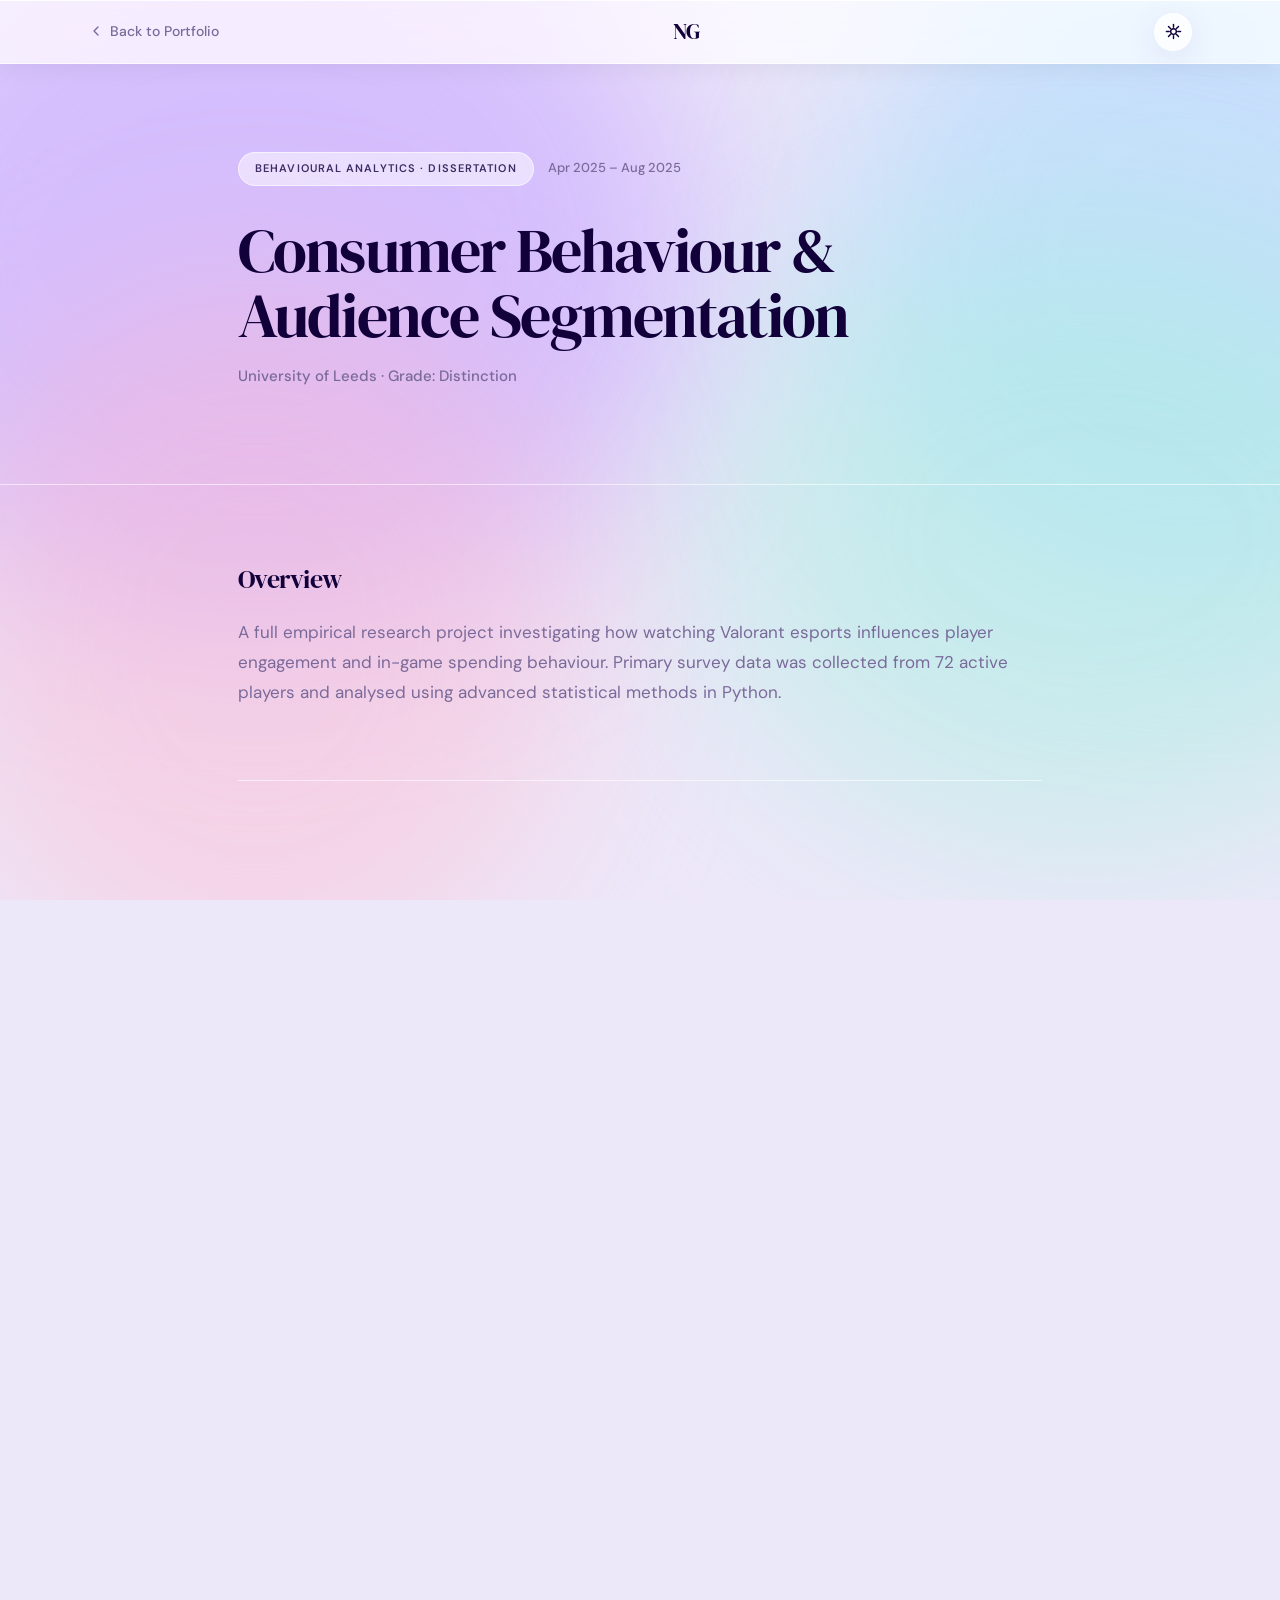
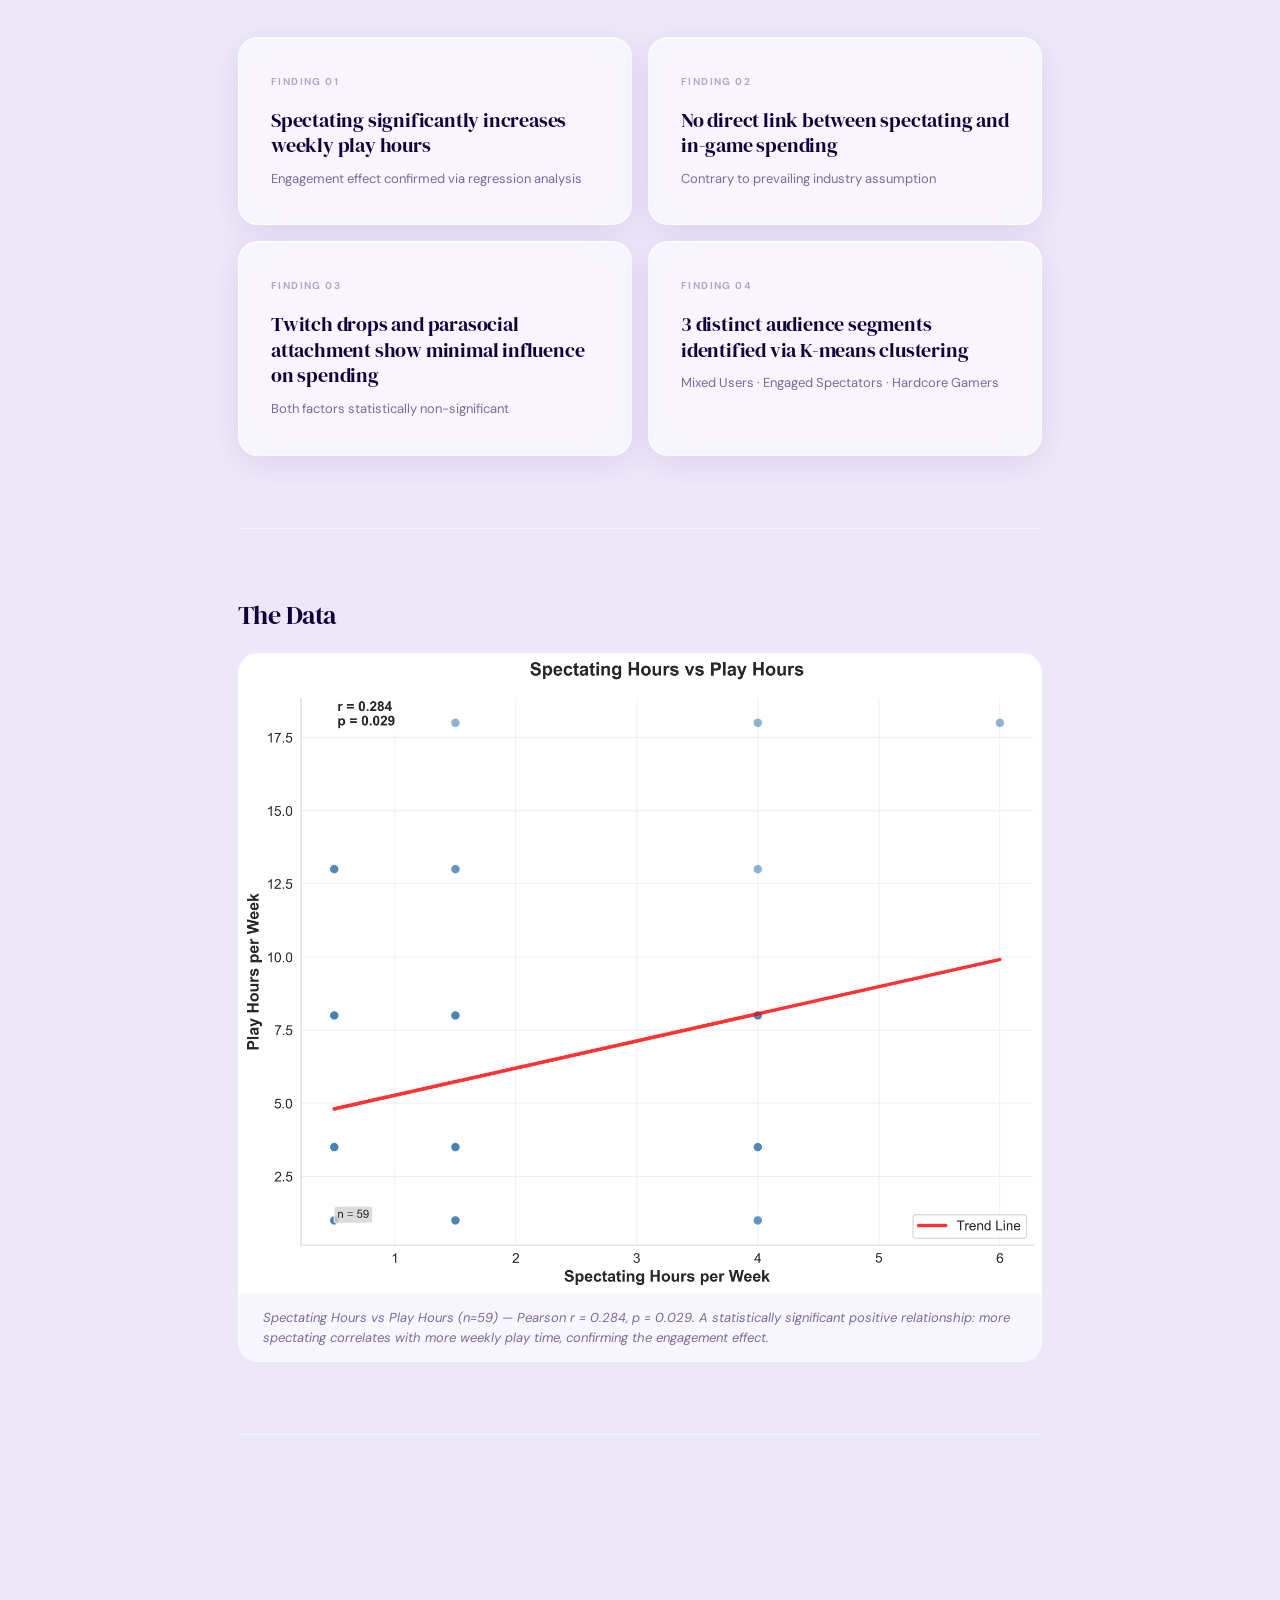
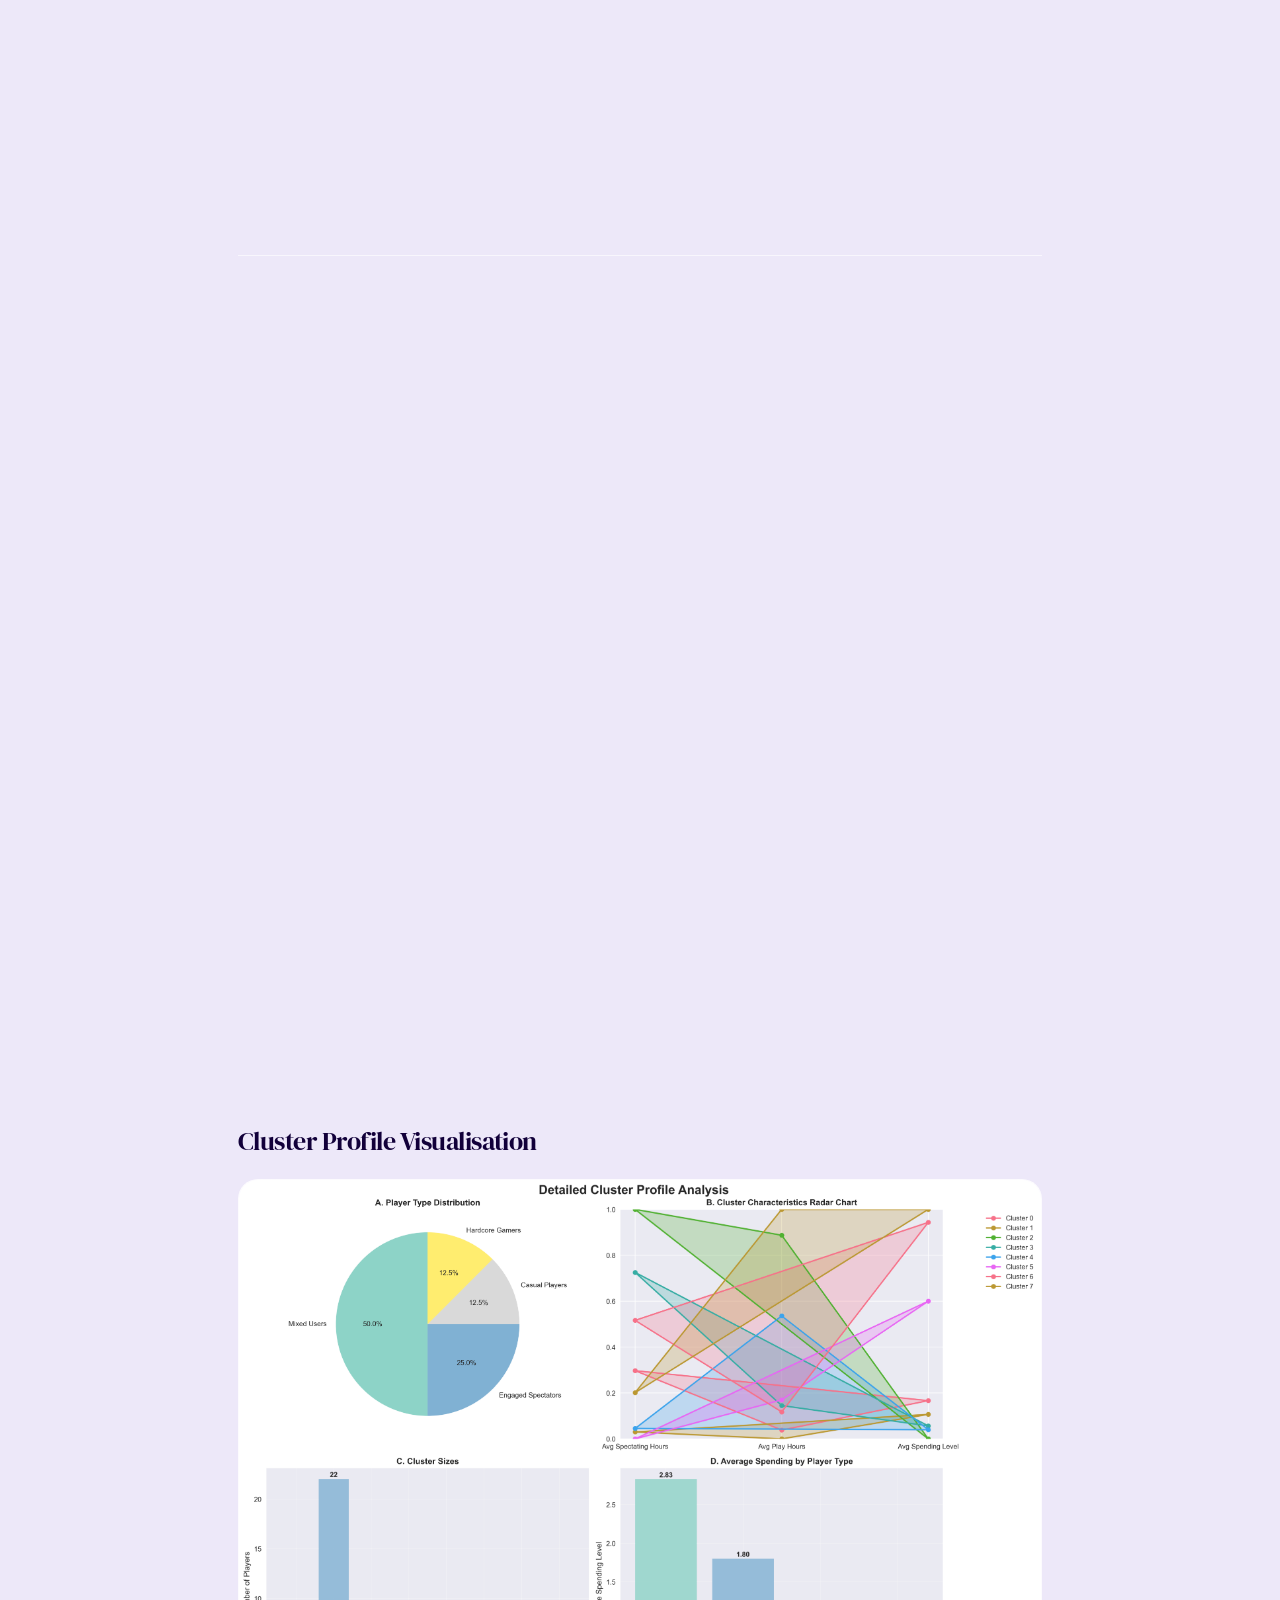
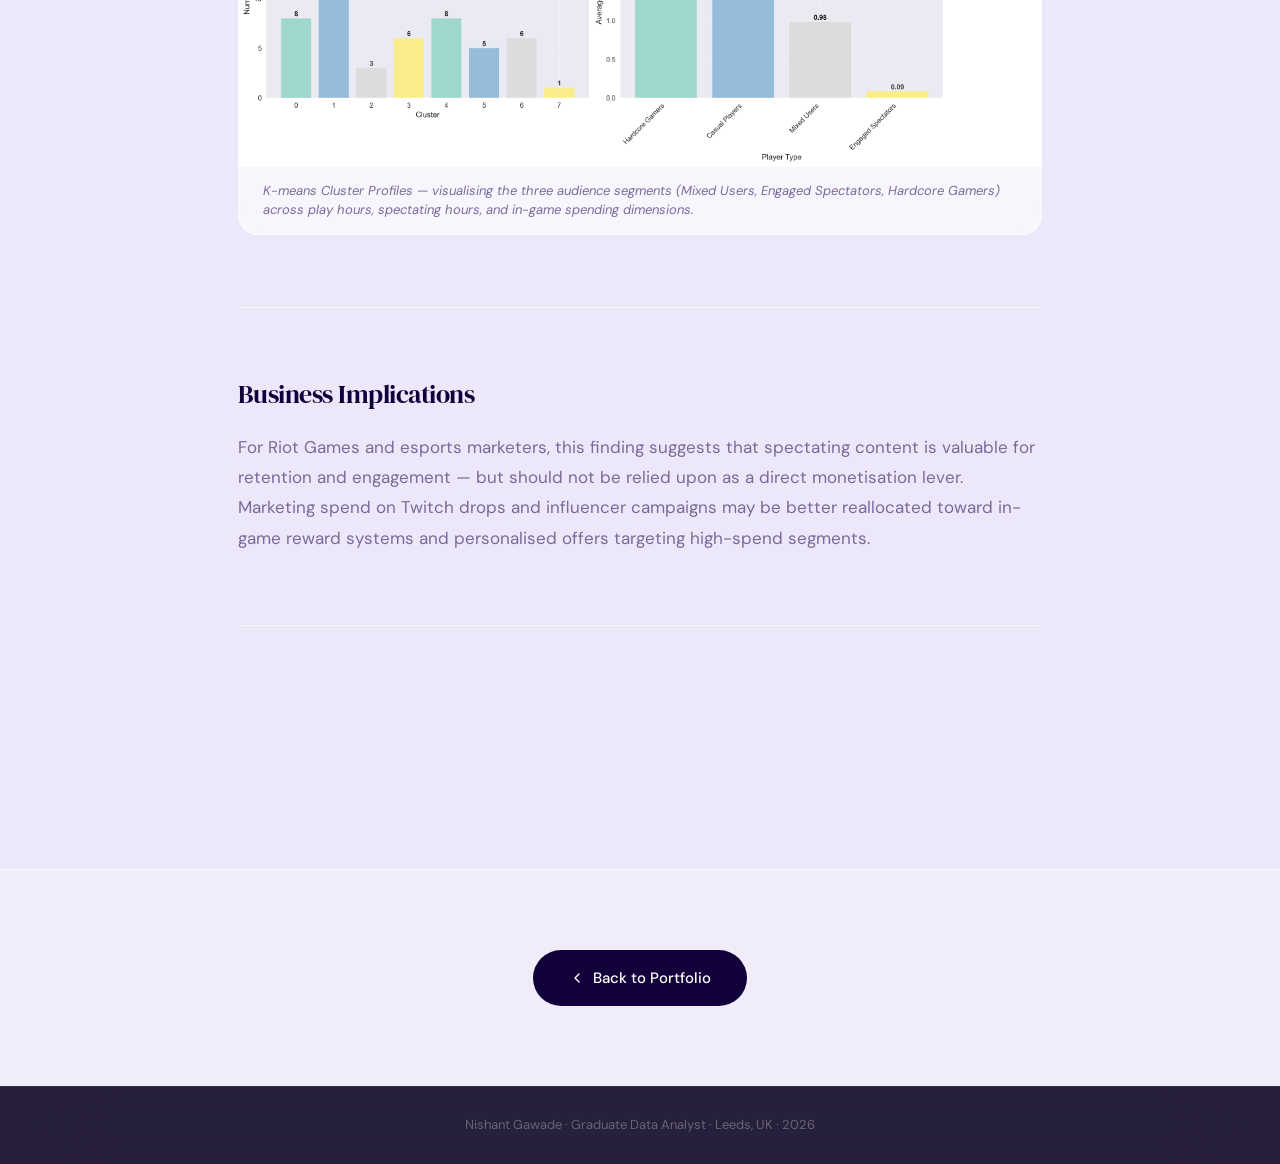
==== commit 09f0db1d: "Improve portfolio with favicon, meta tags, GitHub link, and additional project visuals - Add NG favi" ====
--- a/project1.html
+++ b/project1.html
@@ -7,6 +7,8 @@
   <link rel="preconnect" href="https://fonts.googleapis.com">
   <link rel="preconnect" href="https://fonts.gstatic.com" crossorigin>
   <link href="https://fonts.googleapis.com/css2?family=DM+Serif+Display:ital@0;1&family=DM+Sans:ital,opsz,wght@0,9..40,300;0,9..40,400;0,9..40,500;0,9..40,600;0,9..40,700;1,9..40,400&display=swap" rel="stylesheet">
+  <meta name="description" content="Dissertation project investigating how Valorant esports spectating influences player engagement and in-game spending, using regression, EFA, mediation, and K-means clustering on 72 survey responses." />
+  <link rel="icon" href="favicon.svg" type="image/svg+xml">
   <link rel="stylesheet" href="style.css" />
   <script>
     (function(){var t=localStorage.getItem('theme');if(t)document.documentElement.setAttribute('data-theme',t);})();
@@ -134,6 +136,22 @@
     </div>
 
     <div class="content-section animate-on-scroll">
+      <h2>Spending by Spectating Hours</h2>
+      <div class="chart-container">
+        <img src="project1_visuals/03_spending_by_spectating_hours.png" alt="Box plot of in-game spending across spectating hour groups">
+        <p class="chart-caption">In-game Spending by Spectating Hours Group — shows no significant uplift in spending as spectating hours increase, directly supporting the finding that spectating does not drive monetisation.</p>
+      </div>
+    </div>
+
+    <div class="content-section animate-on-scroll">
+      <h2>Cluster Profile Visualisation</h2>
+      <div class="chart-container">
+        <img src="project1_visuals/03_cluster_profile_visualizations.png" alt="Radar or bar chart showing profile of each K-means audience cluster">
+        <p class="chart-caption">K-means Cluster Profiles — visualising the three audience segments (Mixed Users, Engaged Spectators, Hardcore Gamers) across play hours, spectating hours, and in-game spending dimensions.</p>
+      </div>
+    </div>
+
+    <div class="content-section animate-on-scroll">
       <h2>Business Implications</h2>
       <p>For Riot Games and esports marketers, this finding suggests that spectating content is valuable for retention and engagement — but should not be relied upon as a direct monetisation lever. Marketing spend on Twitch drops and influencer campaigns may be better reallocated toward in-game reward systems and personalised offers targeting high-spend segments.</p>
     </div>
--- a/style.css
+++ b/style.css
@@ -656,7 +656,7 @@
 /* ============================================================
    CERTIFICATIONS
 ============================================================ */
-.certifications { background: var(--section-tint); padding: 120px 0; }
+.certifications { background: transparent; padding: 120px 0; }
 .certifications-inner { max-width: 1200px; margin: 0 auto; padding: 0 48px; }
 
 .cert-grid { display: flex; flex-direction: column; gap: 16px; }
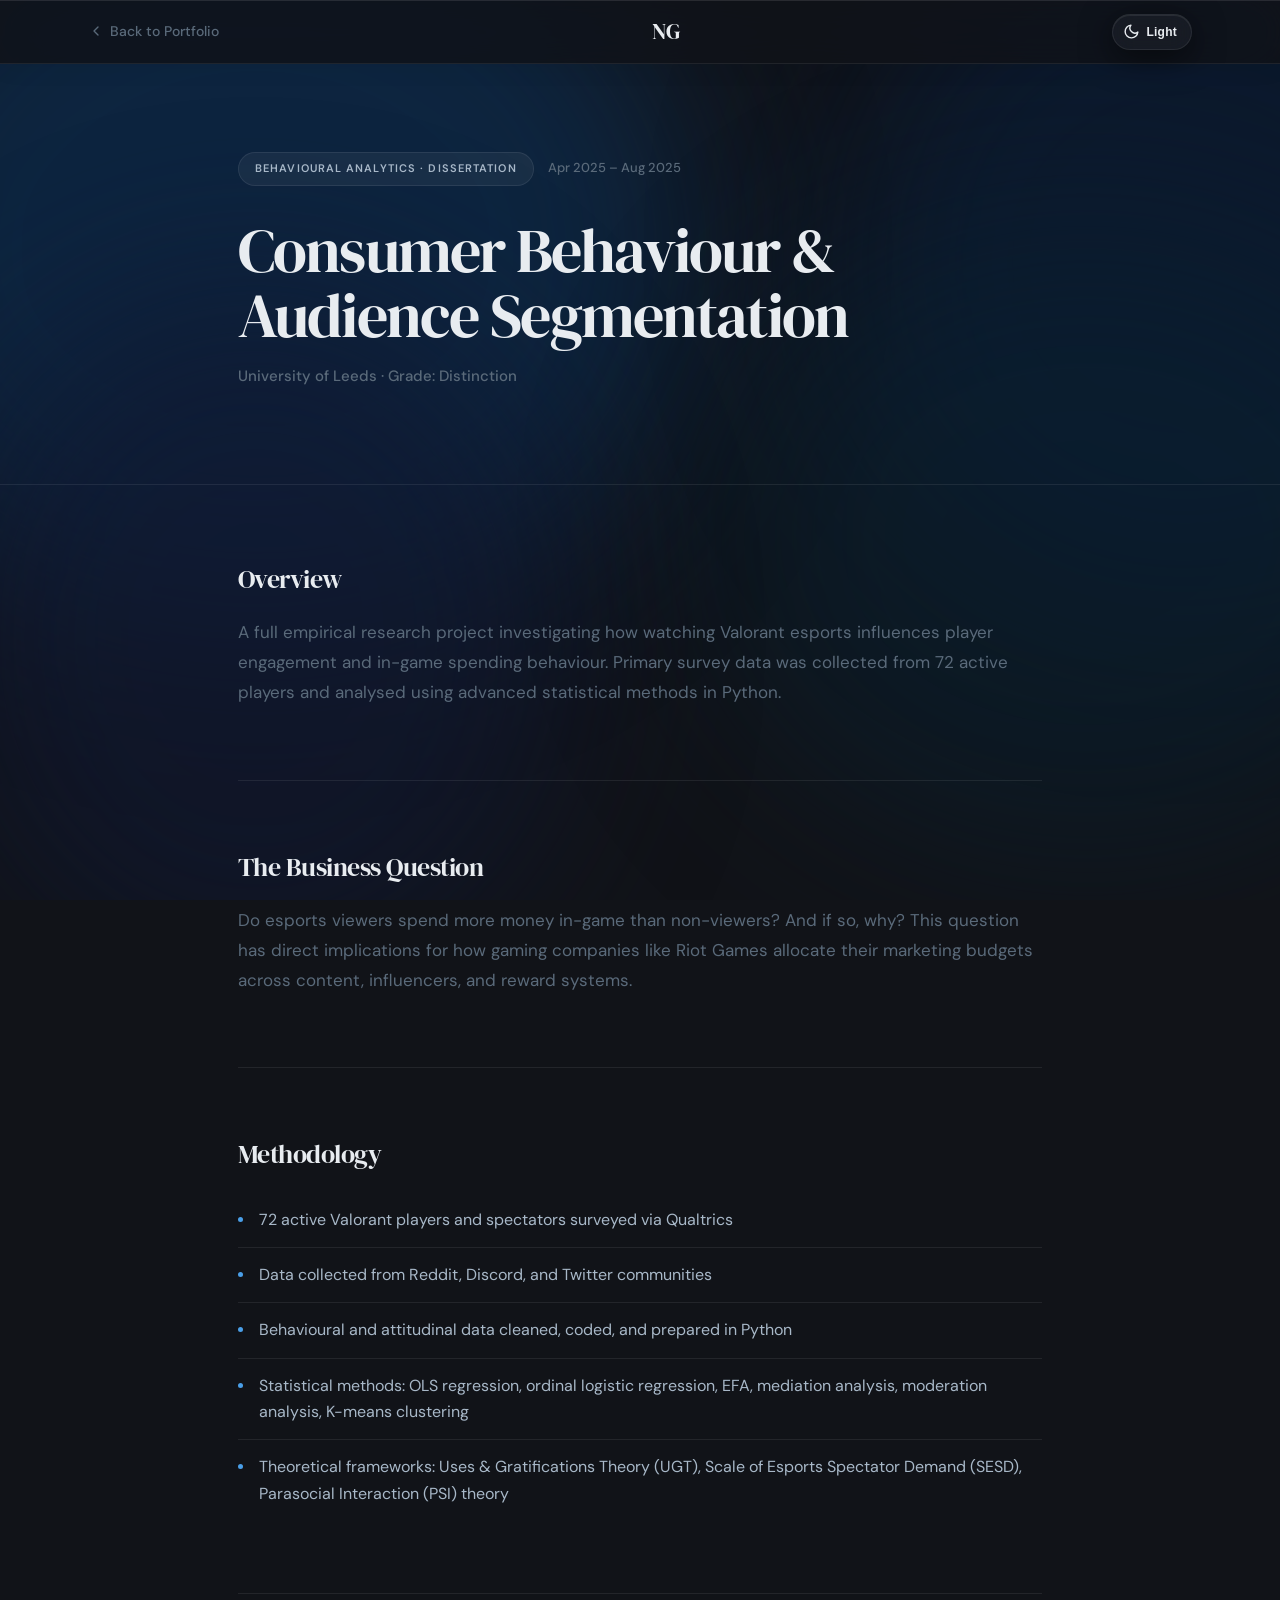
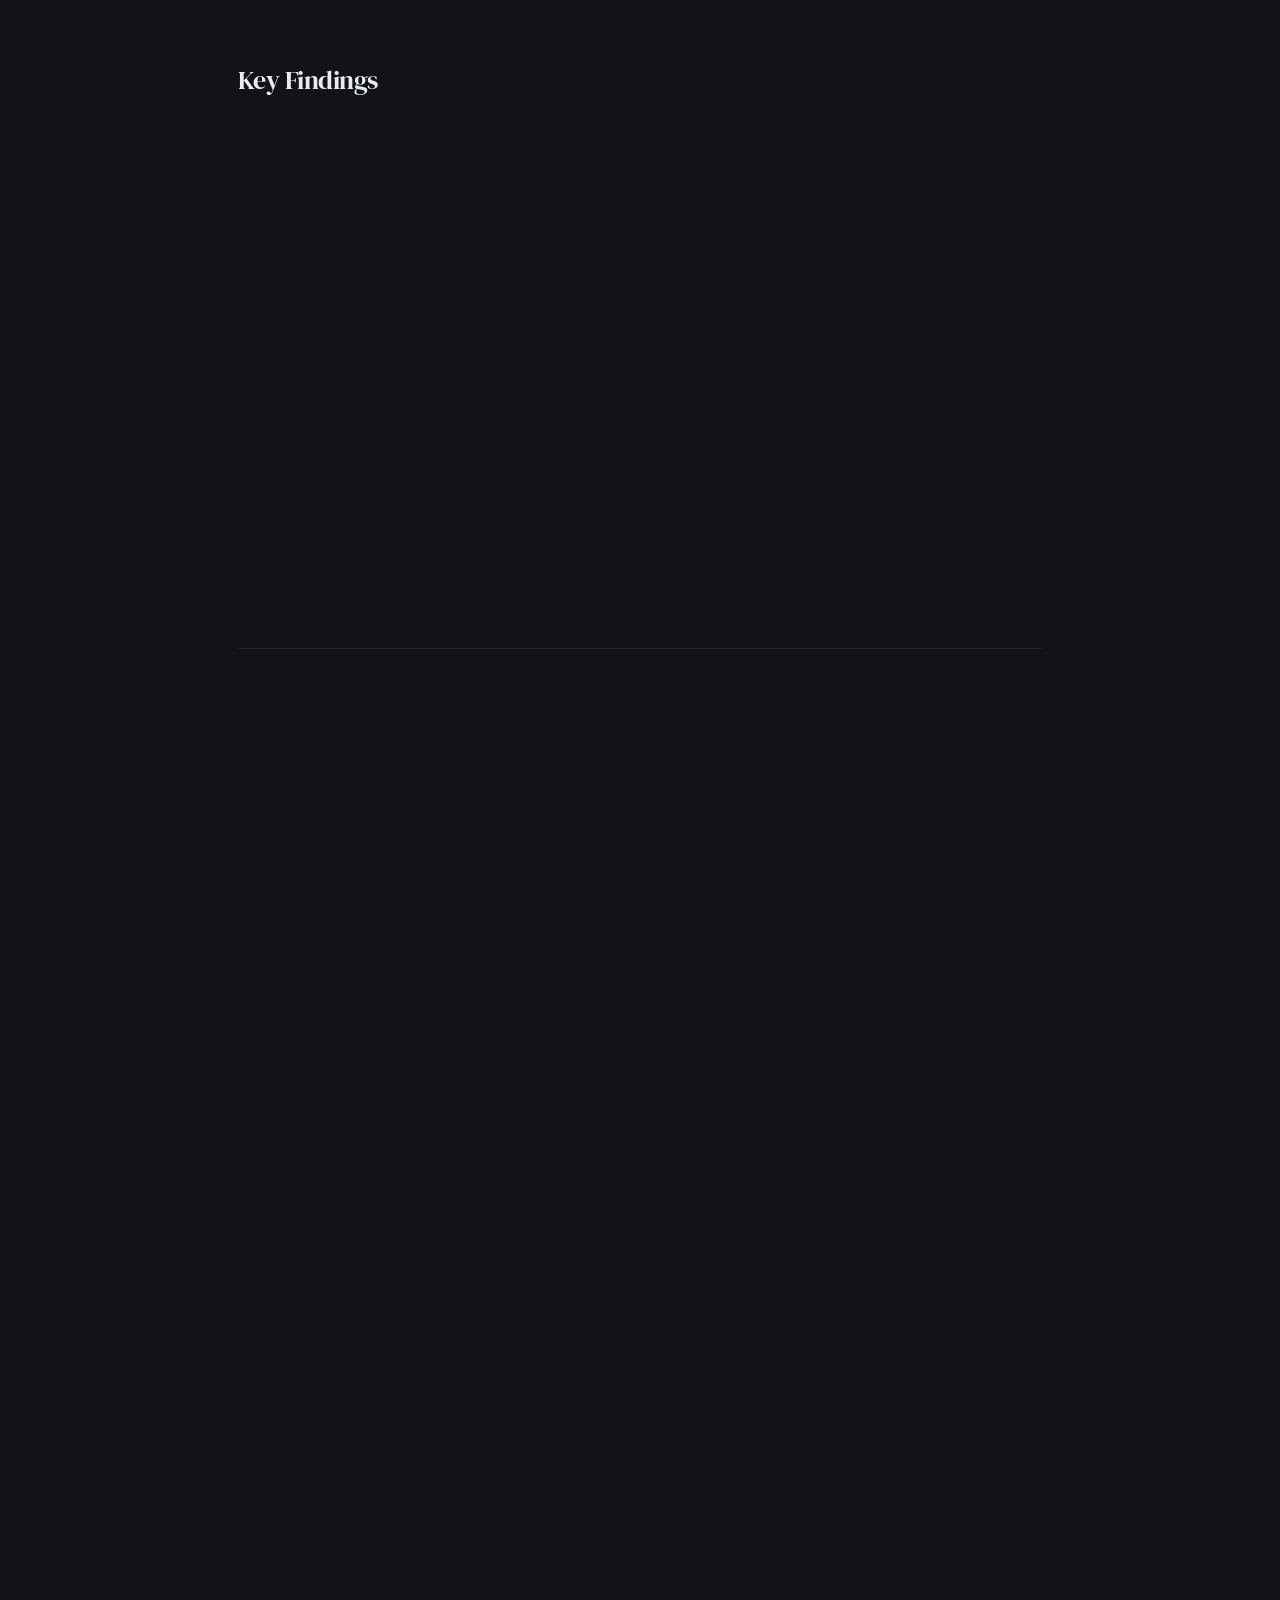
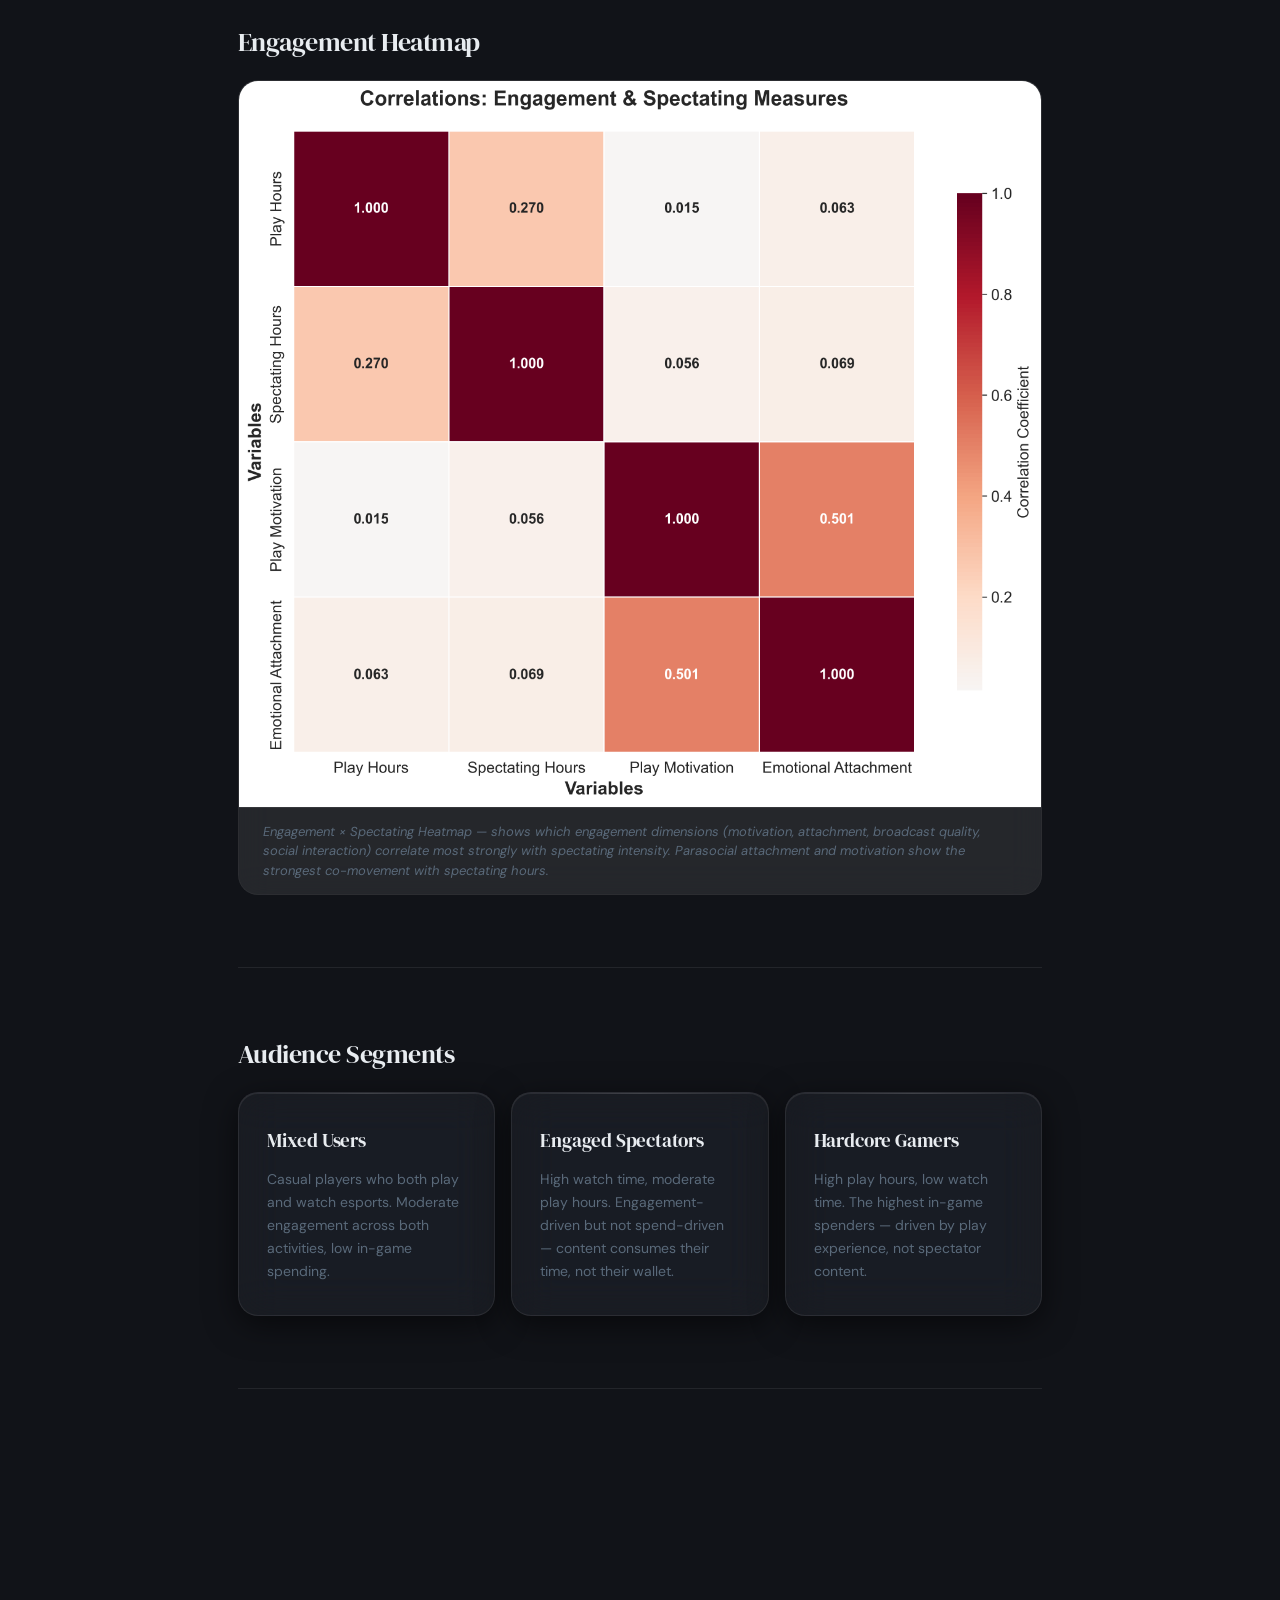
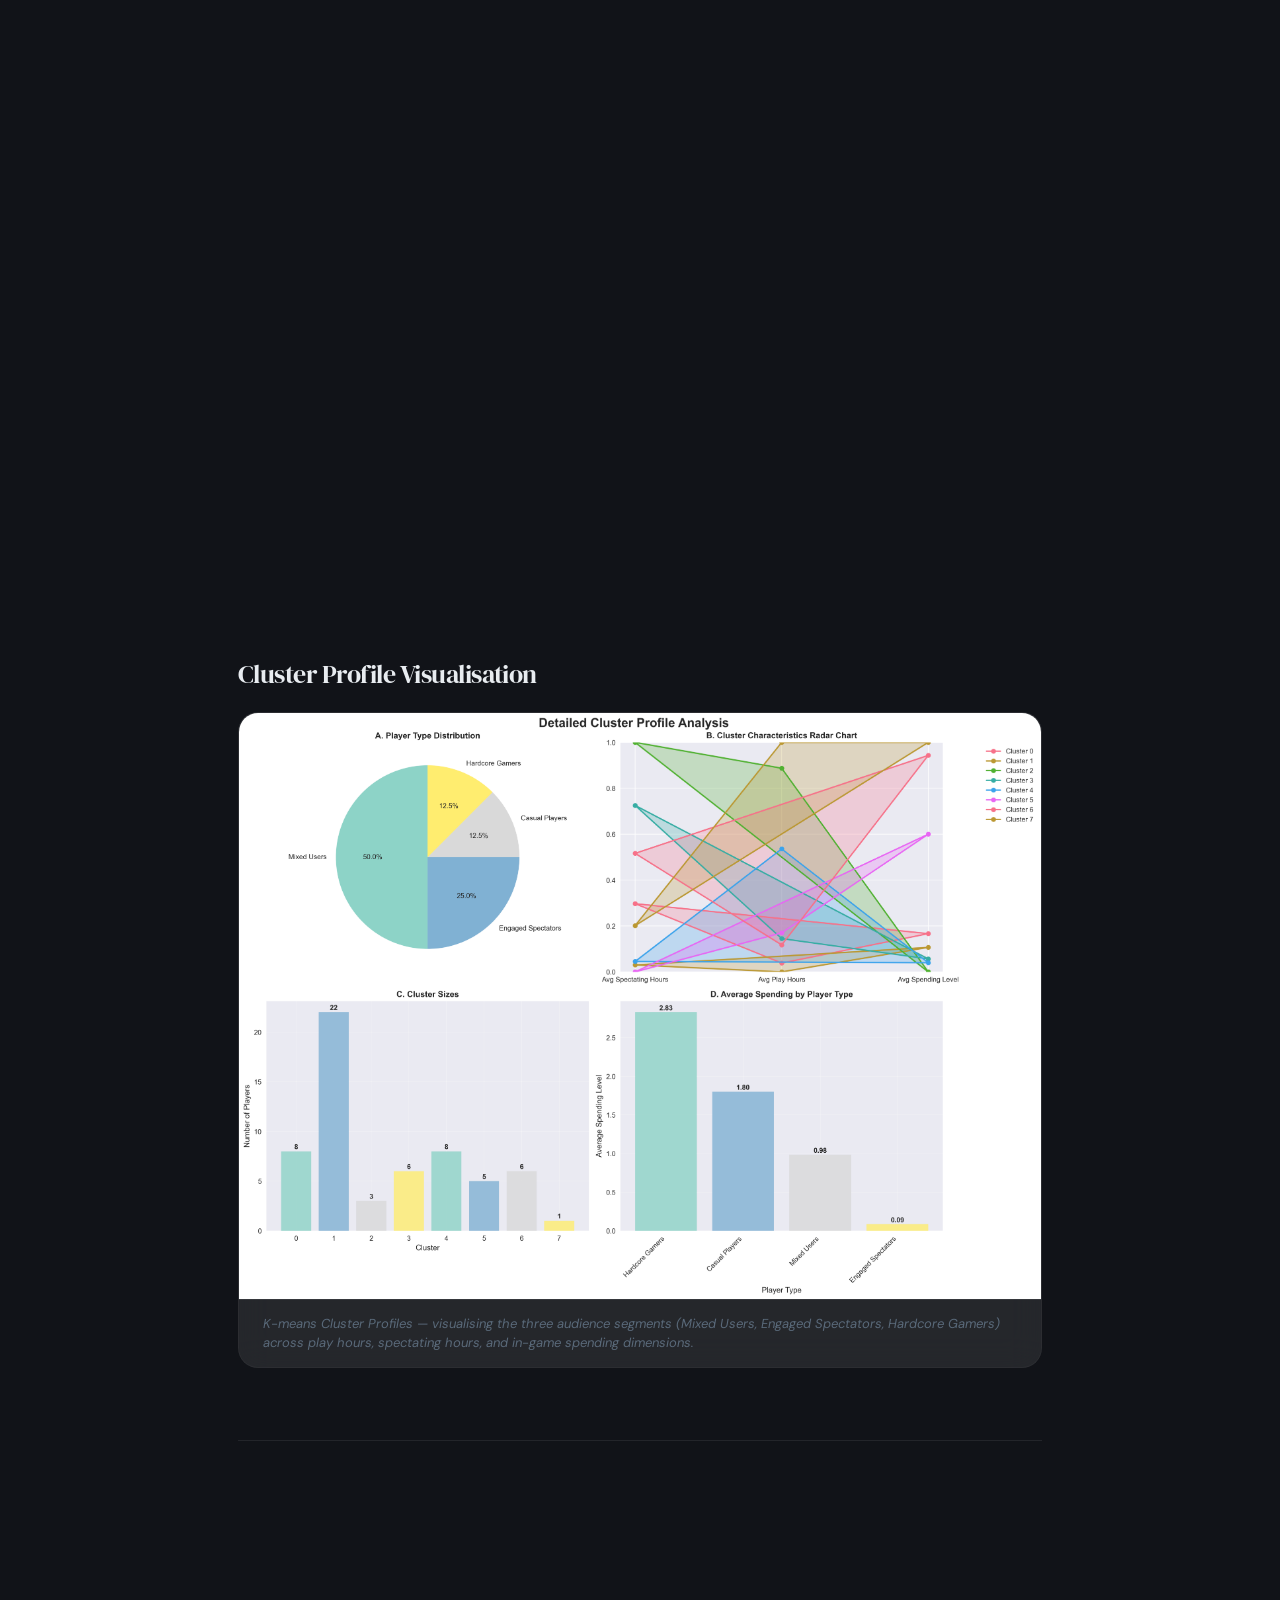
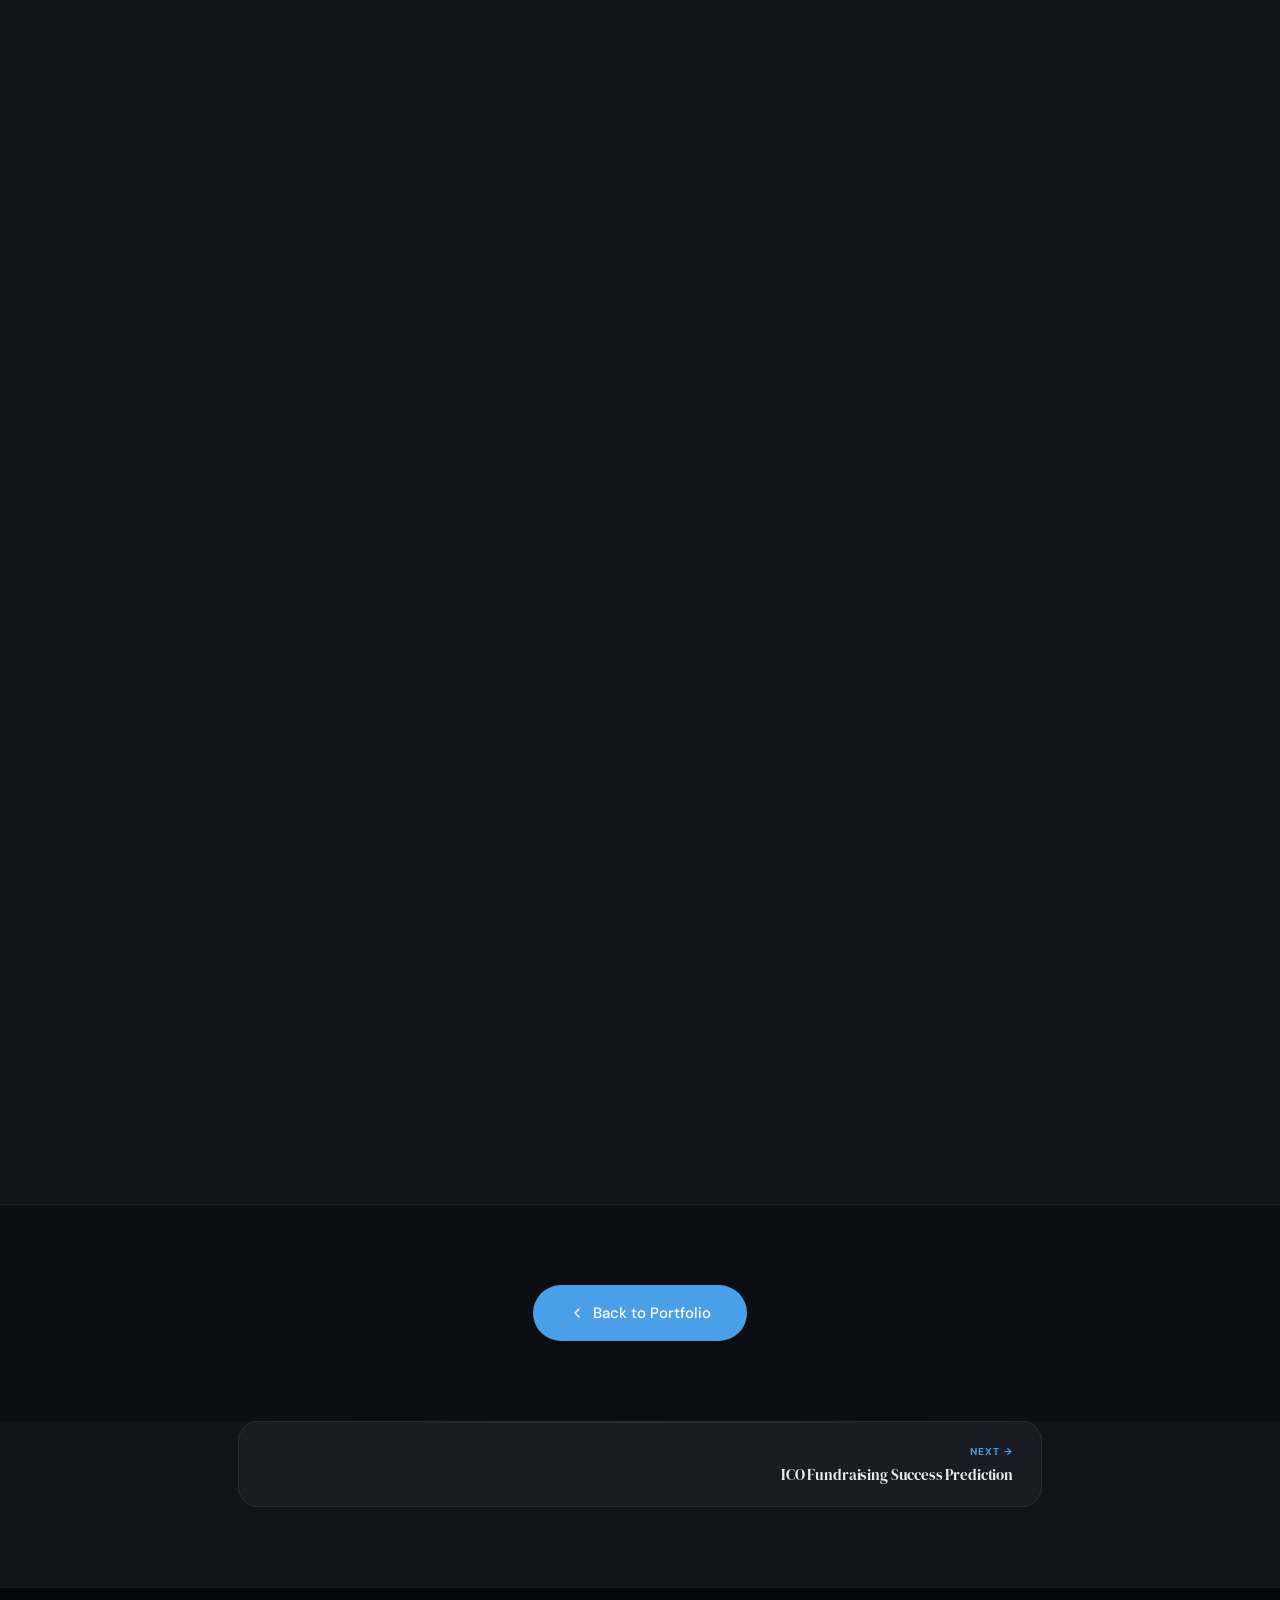
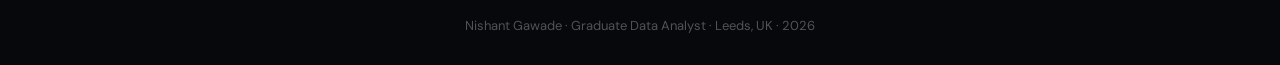
==== commit 424d0018: "Add interactive SQL terminal, redesign hero, and improve content quality - Replace hero photo with i" ====
--- a/project1.html
+++ b/project1.html
@@ -1,5 +1,5 @@
 <!DOCTYPE html>
-<html lang="en" data-theme="light">
+<html lang="en" data-theme="dark">
 <head>
   <meta charset="UTF-8" />
   <meta name="viewport" content="width=device-width, initial-scale=1.0" />
@@ -8,6 +8,11 @@
   <link rel="preconnect" href="https://fonts.gstatic.com" crossorigin>
   <link href="https://fonts.googleapis.com/css2?family=DM+Serif+Display:ital@0;1&family=DM+Sans:ital,opsz,wght@0,9..40,300;0,9..40,400;0,9..40,500;0,9..40,600;0,9..40,700;1,9..40,400&display=swap" rel="stylesheet">
   <meta name="description" content="Dissertation project investigating how Valorant esports spectating influences player engagement and in-game spending, using regression, EFA, mediation, and K-means clustering on 72 survey responses." />
+  <meta property="og:type"        content="website" />
+  <meta property="og:title"       content="Consumer Behaviour &amp; Audience Segmentation — Nishant Gawade" />
+  <meta property="og:description" content="Dissertation graded Distinction. Regression, mediation, K-means clustering on 72 survey responses. University of Leeds 2025." />
+  <meta property="og:image"       content="og-image.png" />
+  <meta name="twitter:card"       content="summary_large_image" />
   <link rel="icon" href="favicon.svg" type="image/svg+xml">
   <link rel="stylesheet" href="style.css" />
   <script>
@@ -15,6 +20,9 @@
   </script>
 </head>
 <body>
+
+  <!-- SCROLL PROGRESS -->
+  <div class="scroll-progress" id="scrollProgress"></div>
 
   <!-- AURORA BACKGROUND -->
   <div class="aurora" aria-hidden="true">
@@ -44,6 +52,7 @@
         <svg class="icon-moon" viewBox="0 0 24 24" fill="none" stroke="currentColor" stroke-width="2" stroke-linecap="round" stroke-linejoin="round">
           <path d="M21 12.79A9 9 0 1 1 11.21 3 7 7 0 0 0 21 12.79z"/>
         </svg>
+        <span class="theme-label" id="themeLabel">Light</span>
       </button>
     </div>
   </nav>
@@ -80,6 +89,7 @@
         <li>Data collected from Reddit, Discord, and Twitter communities</li>
         <li>Behavioural and attitudinal data cleaned, coded, and prepared in Python</li>
         <li>Statistical methods: OLS regression, ordinal logistic regression, EFA, mediation analysis, moderation analysis, K-means clustering</li>
+        <li>Theoretical frameworks: Uses &amp; Gratifications Theory (UGT), Scale of Esports Spectator Demand (SESD), Parasocial Interaction (PSI) theory</li>
       </ul>
     </div>
 
@@ -89,7 +99,7 @@
         <div class="finding-card animate-on-scroll stagger-1">
           <span class="finding-number">Finding 01</span>
           <p class="finding-text">Spectating significantly increases weekly play hours</p>
-          <p class="finding-subtext">Engagement effect confirmed via regression analysis</p>
+          <p class="finding-subtext">Pearson r = 0.284, p = 0.029 — statistically significant positive correlation (n=59)</p>
         </div>
         <div class="finding-card animate-on-scroll stagger-2">
           <span class="finding-number">Finding 02</span>
@@ -98,8 +108,8 @@
         </div>
         <div class="finding-card animate-on-scroll stagger-3">
           <span class="finding-number">Finding 03</span>
-          <p class="finding-text">Twitch drops and parasocial attachment show minimal influence on spending</p>
-          <p class="finding-subtext">Both factors statistically non-significant</p>
+          <p class="finding-text">Parasocial attachment to streamers emerged as the key psychological driver of spending</p>
+          <p class="finding-subtext">PSI scores were positively associated with in-game purchase likelihood</p>
         </div>
         <div class="finding-card animate-on-scroll stagger-4">
           <span class="finding-number">Finding 04</span>
@@ -114,6 +124,14 @@
       <div class="chart-container">
         <img src="project1_visuals/01_scatterplot_spectating_vs_play.png" alt="Spectating hours vs play hours scatterplot — r=0.284, p=0.029">
         <p class="chart-caption">Spectating Hours vs Play Hours (n=59) — Pearson r = 0.284, p = 0.029. A statistically significant positive relationship: more spectating correlates with more weekly play time, confirming the engagement effect.</p>
+      </div>
+    </div>
+
+    <div class="content-section animate-on-scroll">
+      <h2>Engagement Heatmap</h2>
+      <div class="chart-container">
+        <img src="project1_visuals/03_heatmap_engagement_spectating.png" alt="Heatmap showing correlation between spectating intensity and engagement dimensions">
+        <p class="chart-caption">Engagement × Spectating Heatmap — shows which engagement dimensions (motivation, attachment, broadcast quality, social interaction) correlate most strongly with spectating intensity. Parasocial attachment and motivation show the strongest co-movement with spectating hours.</p>
       </div>
     </div>
 
@@ -148,6 +166,14 @@
       <div class="chart-container">
         <img src="project1_visuals/03_cluster_profile_visualizations.png" alt="Radar or bar chart showing profile of each K-means audience cluster">
         <p class="chart-caption">K-means Cluster Profiles — visualising the three audience segments (Mixed Users, Engaged Spectators, Hardcore Gamers) across play hours, spectating hours, and in-game spending dimensions.</p>
+      </div>
+    </div>
+
+    <div class="content-section animate-on-scroll">
+      <h2>Mediation Analysis</h2>
+      <div class="chart-container">
+        <img src="project1_visuals/03_mediation_path_diagram.png" alt="Mediation path diagram showing spectating → parasocial attachment → in-game spending">
+        <p class="chart-caption">Mediation Path Diagram — spectating hours → parasocial attachment (PSI) → in-game spending. Parasocial attachment partially mediates the relationship between esports spectating and purchasing behaviour, explaining why content-heavy viewers show higher spending propensity than passive observers.</p>
       </div>
     </div>
 
@@ -181,6 +207,21 @@
     </a>
   </div>
 
+  <!-- PREV / NEXT -->
+  <div class="project-nav-strip">
+    <a href="project2.html" class="nav-strip-link next">
+      <span class="nav-strip-dir">Next →</span>
+      <span class="nav-strip-title">ICO Fundraising Success Prediction</span>
+    </a>
+  </div>
+
+  <!-- BACK TO TOP -->
+  <button class="back-to-top" id="backToTop" aria-label="Back to top">
+    <svg viewBox="0 0 24 24" fill="none" stroke="currentColor" stroke-width="2" stroke-linecap="round" stroke-linejoin="round">
+      <path d="m18 15-6-6-6 6"/>
+    </svg>
+  </button>
+
   <!-- FOOTER -->
   <footer>
     <p class="footer-text">Nishant Gawade · Graduate Data Analyst · Leeds, UK · 2026</p>
@@ -189,18 +230,48 @@
   <script>
     const html = document.documentElement;
     const themeToggle = document.getElementById('themeToggle');
-    const saved = localStorage.getItem('theme') || 'light';
+    const saved = localStorage.getItem('theme') || 'dark';
     html.setAttribute('data-theme', saved);
+    const themeLabel = document.getElementById('themeLabel');
+    function updateLabel(t) { if (themeLabel) themeLabel.textContent = t === 'dark' ? 'Light' : 'Dark'; }
+    updateLabel(saved);
     themeToggle.addEventListener('click', () => {
       const next = html.getAttribute('data-theme') === 'dark' ? 'light' : 'dark';
       html.setAttribute('data-theme', next);
       localStorage.setItem('theme', next);
+      updateLabel(next);
     });
 
     const observer = new IntersectionObserver((entries) => {
       entries.forEach(e => { if (e.isIntersecting) e.target.classList.add('visible'); });
     }, { threshold: 0.1, rootMargin: '0px 0px -48px 0px' });
     document.querySelectorAll('.animate-on-scroll').forEach(el => observer.observe(el));
+
+    /* ---- Scroll progress bar ---- */
+    const progressBar = document.getElementById('scrollProgress');
+    window.addEventListener('scroll', () => {
+      const total = document.documentElement.scrollHeight - window.innerHeight;
+      progressBar.style.width = (window.scrollY / total * 100) + '%';
+    }, { passive: true });
+
+    /* ---- Back to top ---- */
+    const btt = document.getElementById('backToTop');
+    window.addEventListener('scroll', () => {
+      btt.classList.toggle('visible', window.scrollY / (document.documentElement.scrollHeight - window.innerHeight) > 0.40);
+    }, { passive: true });
+    btt.addEventListener('click', () => window.scrollTo({ top: 0, behavior: 'smooth' }));
+
+    /* ---- Card tilt ---- */
+    const TILT_MAX = 7;
+    document.querySelectorAll('.finding-card, .segment-card, .theme-card').forEach(card => {
+      card.addEventListener('mousemove', (e) => {
+        const r  = card.getBoundingClientRect();
+        const dx = (e.clientX - r.left - r.width  / 2) / (r.width  / 2);
+        const dy = (e.clientY - r.top  - r.height / 2) / (r.height / 2);
+        card.style.transform = `perspective(900px) rotateX(${-dy * TILT_MAX}deg) rotateY(${dx * TILT_MAX}deg) translateY(-4px)`;
+      });
+      card.addEventListener('mouseleave', () => { card.style.transform = ''; });
+    });
   </script>
 </body>
 </html>
--- a/style.css
+++ b/style.css
@@ -1,6 +1,6 @@
 /* =============================================
    NISHANT GAWADE PORTFOLIO — style.css
-   Crystal Glass Theme
+   Charcoal × Electric Blue Theme
 ============================================= */
 
 /* ---- Design tokens — Light ---- */
@@ -11,72 +11,78 @@
   --radius: 20px;
   --radius-sm: 12px;
 
-  --page-bg:         #ede8f9;
-  --text-1:          #12003a;
-  --text-2:          #3d2d64;
-  --text-3:          #7a6a9a;
-  --text-4:          #b0a8c8;
-
-  --glass:           rgba(255,255,255,0.58);
-  --glass-hover:     rgba(255,255,255,0.74);
-  --glass-border:    rgba(255,255,255,0.6);
-  --glass-top:       rgba(255,255,255,0.9);
-  --glass-shadow:    0 8px 32px rgba(80,40,180,0.1), inset 0 1px 0 rgba(255,255,255,0.85);
-  --glass-shadow-lg: 0 20px 56px rgba(80,40,180,0.18), inset 0 1px 0 rgba(255,255,255,0.9);
-
-  --nav-glass:       rgba(255,255,255,0.72);
-  --nav-border:      rgba(255,255,255,0.65);
-
-  --btn-fill-bg:     #12003a;
+  --accent:          #2D7DD2;
+  --accent-light:    #5499E0;
+
+  --page-bg:         #F0F2F5;
+  --text-1:          #0D1117;
+  --text-2:          #1E2D3D;
+  --text-3:          #5A6A7A;
+  --text-4:          #9AAABB;
+
+  --glass:           rgba(255, 255, 255, 0.72);
+  --glass-hover:     rgba(255, 255, 255, 0.90);
+  --glass-border:    rgba(45, 125, 210, 0.14);
+  --glass-top:       rgba(255, 255, 255, 0.95);
+  --glass-shadow:    0 8px 32px rgba(13, 17, 23, 0.08), inset 0 1px 0 rgba(255,255,255,0.90);
+  --glass-shadow-lg: 0 20px 56px rgba(13, 17, 23, 0.14), inset 0 1px 0 rgba(255,255,255,0.95);
+
+  --nav-glass:       rgba(240, 242, 245, 0.85);
+  --nav-border:      rgba(45, 125, 210, 0.12);
+
+  --btn-fill-bg:     #2D7DD2;
   --btn-fill-text:   #fff;
-  --btn-ghost-bg:    rgba(255,255,255,0.45);
-  --btn-ghost-border:rgba(255,255,255,0.72);
+  --btn-ghost-bg:    rgba(255, 255, 255, 0.60);
+  --btn-ghost-border:rgba(45, 125, 210, 0.30);
   --btn-ghost-text:  var(--text-1);
 
-  --tag-bg:          rgba(255,255,255,0.5);
-  --tag-border:      rgba(255,255,255,0.65);
+  --tag-bg:          rgba(255, 255, 255, 0.65);
+  --tag-border:      rgba(45, 125, 210, 0.16);
   --tag-text:        var(--text-2);
 
-  --section-tint:    rgba(255,255,255,0.18);
-
-  --contact-bg:      rgba(12,4,32,0.88);
-  --contact-text:    rgba(255,255,255,0.92);
-  --contact-muted:   rgba(255,255,255,0.48);
+  --section-tint:    rgba(255, 255, 255, 0.30);
+
+  --contact-bg:      rgba(10, 13, 20, 0.94);
+  --contact-text:    rgba(232, 236, 240, 0.95);
+  --contact-muted:   rgba(232, 236, 240, 0.45);
 }
 
 /* ---- Design tokens — Dark ---- */
 [data-theme="dark"] {
-  --page-bg:         #06040f;
-  --text-1:          #ede8ff;
-  --text-2:          #c4b4f0;
-  --text-3:          #8070a8;
-  --text-4:          #4a3a68;
-
-  --glass:           rgba(18,8,48,0.5);
-  --glass-hover:     rgba(28,14,68,0.65);
-  --glass-border:    rgba(255,255,255,0.1);
-  --glass-top:       rgba(255,255,255,0.16);
-  --glass-shadow:    0 8px 32px rgba(0,0,0,0.45), inset 0 1px 0 rgba(255,255,255,0.13);
-  --glass-shadow-lg: 0 20px 56px rgba(0,0,0,0.55), inset 0 1px 0 rgba(255,255,255,0.2);
-
-  --nav-glass:       rgba(8,4,22,0.72);
-  --nav-border:      rgba(255,255,255,0.1);
-
-  --btn-fill-bg:     rgba(240,234,255,0.92);
-  --btn-fill-text:   #12003a;
-  --btn-ghost-bg:    rgba(255,255,255,0.07);
-  --btn-ghost-border:rgba(255,255,255,0.18);
+  --accent:          #4A9FE8;
+  --accent-light:    #6DB4F0;
+
+  --page-bg:         #111318;
+  --text-1:          #E8ECF0;
+  --text-2:          #A8B8C8;
+  --text-3:          #5A6A7A;
+  --text-4:          #2A3444;
+
+  --glass:           rgba(255, 255, 255, 0.04);
+  --glass-hover:     rgba(255, 255, 255, 0.08);
+  --glass-border:    rgba(255, 255, 255, 0.08);
+  --glass-top:       rgba(255, 255, 255, 0.10);
+  --glass-shadow:    0 8px 32px rgba(0,0,0,0.55), inset 0 1px 0 rgba(255,255,255,0.08);
+  --glass-shadow-lg: 0 20px 56px rgba(0,0,0,0.70), inset 0 1px 0 rgba(255,255,255,0.12);
+
+  --nav-glass:       rgba(17, 19, 24, 0.88);
+  --nav-border:      rgba(255, 255, 255, 0.07);
+
+  --btn-fill-bg:     #4A9FE8;
+  --btn-fill-text:   #fff;
+  --btn-ghost-bg:    rgba(255, 255, 255, 0.05);
+  --btn-ghost-border:rgba(255, 255, 255, 0.14);
   --btn-ghost-text:  var(--text-1);
 
-  --tag-bg:          rgba(255,255,255,0.07);
-  --tag-border:      rgba(255,255,255,0.12);
+  --tag-bg:          rgba(255, 255, 255, 0.05);
+  --tag-border:      rgba(255, 255, 255, 0.10);
   --tag-text:        var(--text-2);
 
-  --section-tint:    rgba(0,0,0,0.2);
-
-  --contact-bg:      rgba(6,3,15,0.92);
-  --contact-text:    rgba(255,255,255,0.9);
-  --contact-muted:   rgba(255,255,255,0.42);
+  --section-tint:    rgba(0,0,0,0.25);
+
+  --contact-bg:      rgba(8, 9, 12, 0.96);
+  --contact-text:    rgba(232, 236, 240, 0.93);
+  --contact-muted:   rgba(232, 236, 240, 0.40);
 }
 
 /* ---- Reset ---- */
@@ -89,7 +95,7 @@
 }
 
 body {
-  font-family: 'DM Sans', -apple-system, BlinkMacSystemFont, sans-serif;
+  font-family: 'DM Sans', -apple-system, BlinkMacSystemFont, 'SF Pro Text', system-ui, sans-serif;
   background: var(--page-bg);
   color: var(--text-1);
   line-height: 1.6;
@@ -128,36 +134,36 @@
 .a1 {
   width: 70vw; height: 60vw;
   top: -15%; left: -15%;
-  background: #c8a8ff;
-  opacity: 0.65;
+  background: #8BB8E8;
+  opacity: 0.30;
   animation: aurora1 18s ease-in-out infinite alternate;
 }
 .a2 {
   width: 55vw; height: 55vw;
   top: -10%; right: -20%;
-  background: #a8d8ff;
-  opacity: 0.55;
+  background: #7AAEE0;
+  opacity: 0.25;
   animation: aurora2 22s ease-in-out infinite alternate;
 }
 .a3 {
   width: 60vw; height: 50vw;
   bottom: 5%; right: -15%;
-  background: #a8f0e0;
-  opacity: 0.5;
+  background: #6B9FD4;
+  opacity: 0.22;
   animation: aurora3 20s ease-in-out infinite alternate;
 }
 .a4 {
   width: 50vw; height: 55vw;
   bottom: -10%; left: -5%;
-  background: #ffb8d0;
-  opacity: 0.45;
+  background: #8A9ED8;
+  opacity: 0.20;
   animation: aurora4 25s ease-in-out infinite alternate;
 }
 
-[data-theme="dark"] .a1 { background: #7b3bff; opacity: 0.38; }
-[data-theme="dark"] .a2 { background: #0d9e8d; opacity: 0.28; }
-[data-theme="dark"] .a3 { background: #ff4d6d; opacity: 0.22; }
-[data-theme="dark"] .a4 { background: #5a32c8; opacity: 0.32; }
+[data-theme="dark"] .a1 { background: #0D2A4A; opacity: 0.80; }
+[data-theme="dark"] .a2 { background: #0A1E3A; opacity: 0.65; }
+[data-theme="dark"] .a3 { background: #0A2030; opacity: 0.55; }
+[data-theme="dark"] .a4 { background: #101830; opacity: 0.70; }
 
 @keyframes aurora1 { from { transform: translate(0,0) scale(1); } to { transform: translate(5%,8%) scale(1.08); } }
 @keyframes aurora2 { from { transform: translate(0,0) scale(1); } to { transform: translate(-6%,5%) scale(0.95); } }
@@ -192,8 +198,8 @@
   to   { opacity: 1; }
 }
 @keyframes pulse {
-  0%,100% { box-shadow: 0 4px 24px rgba(80,40,180,0.25); }
-  50%      { box-shadow: 0 8px 40px rgba(80,40,180,0.45); }
+  0%,100% { box-shadow: 0 4px 24px rgba(45,125,210,0.28); }
+  50%      { box-shadow: 0 8px 40px rgba(45,125,210,0.52); }
 }
 
 .animate-on-scroll {
@@ -295,8 +301,8 @@
   content: '';
   position: absolute;
   bottom: -2px; left: 0;
-  width: 0; height: 1px;
-  background: var(--text-1);
+  width: 0; height: 1.5px;
+  background: var(--accent);
   transition: width 0.3s var(--ease);
 }
 .nav-links a:hover,
@@ -319,8 +325,10 @@
   display: flex;
   align-items: center;
   justify-content: center;
-  width: 38px; height: 38px;
-  border-radius: 50%;
+  width: auto; height: 36px;
+  padding: 0 14px 0 10px;
+  gap: 6px;
+  border-radius: 100px;
   border: 1px solid var(--glass-border);
   background: var(--glass);
   backdrop-filter: blur(12px) saturate(160%);
@@ -333,9 +341,10 @@
 }
 .theme-toggle:hover {
   background: var(--glass-hover);
-  transform: scale(1.1);
+  transform: translateY(-1px);
   box-shadow: var(--glass-shadow-lg);
 }
+.theme-label { font-size: 12px; font-weight: 600; letter-spacing: 0.02em; }
 .theme-toggle svg { width: 17px; height: 17px; stroke: currentColor; }
 .icon-moon { display: none; }
 [data-theme="dark"] .icon-sun  { display: none; }
@@ -406,13 +415,25 @@
   margin: 0 auto;
   padding: 0 48px;
   display: grid;
-  grid-template-columns: 1fr 360px;
-  gap: 80px;
+  grid-template-columns: 1fr 460px;
+  gap: 72px;
   align-items: center;
 }
 
-.hero-content { animation: fadeUp 0.9s var(--ease) both; }
-.hero-visual  { animation: fadeIn 1.1s var(--ease) 0.25s both; }
+.hero-content { animation: none; }
+.hero-terminal { animation: none; }
+
+.hero-avatar {
+  width: 220px;
+  height: 220px;
+  border-radius: 50%;
+  overflow: hidden;
+  margin-bottom: 24px;
+  border: 3px solid var(--glass-border);
+  box-shadow: 0 8px 32px rgba(0,0,0,0.25);
+  flex-shrink: 0;
+}
+.hero-avatar img { width: 100%; height: 100%; object-fit: cover; }
 
 .hero-title {
   font-size: clamp(50px,7vw,88px);
@@ -421,11 +442,23 @@
   margin-bottom: 24px;
   color: var(--text-1);
 }
+.hero-typed-line {
+  font-family: 'DM Sans', sans-serif;
+  font-size: 20px;
+  font-weight: 500;
+  color: var(--text-2);
+  margin-bottom: 16px;
+  letter-spacing: -0.01em;
+}
+.typed-prefix {
+  color: var(--accent);
+  margin-right: 4px;
+}
 .hero-subtitle {
-  font-size: 18px;
+  font-size: 17px;
   font-weight: 400;
   color: var(--text-3);
-  margin-bottom: 48px;
+  margin-bottom: 44px;
   line-height: 1.5;
 }
 .hero-ctas { display: flex; gap: 14px; flex-wrap: wrap; }
@@ -447,7 +480,7 @@
 .btn-primary:hover {
   opacity: 0.88;
   transform: translateY(-2px);
-  box-shadow: 0 12px 40px rgba(80,40,180,0.25);
+  box-shadow: 0 12px 40px rgba(45,125,210,0.38);
 }
 
 .btn-secondary {
@@ -500,6 +533,109 @@
 }
 .photo-circle img { width: 100%; height: 100%; object-fit: cover; }
 
+/* ── Terminal Widget ── */
+.hero-terminal {
+  width: 100%;
+  max-width: 500px;
+  background: #0D1117;
+  border-radius: var(--radius);
+  border: 1px solid rgba(74, 159, 232, 0.20);
+  box-shadow:
+    0 0 0 1px rgba(74,159,232,0.06),
+    0 32px 80px rgba(0,0,0,0.55),
+    0 0 60px rgba(74,159,232,0.05);
+  overflow: hidden;
+  font-family: 'JetBrains Mono', monospace;
+  font-size: 0.775rem;
+  display: flex;
+  flex-direction: column;
+  align-self: center;
+  transition: border-color 0.3s ease, box-shadow 0.3s ease;
+  cursor: text;
+}
+.hero-terminal:focus-within {
+  border-color: rgba(74,159,232,0.38);
+  box-shadow:
+    0 0 0 1px rgba(74,159,232,0.14),
+    0 32px 80px rgba(0,0,0,0.55),
+    0 0 60px rgba(74,159,232,0.10);
+}
+.terminal-bar {
+  display: flex;
+  align-items: center;
+  gap: 6px;
+  padding: 11px 14px;
+  background: #010409;
+  border-bottom: 1px solid rgba(255,255,255,0.05);
+  flex-shrink: 0;
+  position: relative;
+}
+.t-dots { display: flex; gap: 6px; }
+.t-dot { width: 12px; height: 12px; border-radius: 50%; flex-shrink: 0; }
+.t-red    { background: #FF5F57; }
+.t-yellow { background: #FFBD2E; }
+.t-green  { background: #28C840; }
+.t-title {
+  position: absolute;
+  left: 50%; transform: translateX(-50%);
+  color: #484F58;
+  font-size: 0.70rem;
+  letter-spacing: 0.03em;
+  pointer-events: none;
+  white-space: nowrap;
+}
+.terminal-body {
+  flex: 1;
+  overflow-y: auto;
+  padding: 14px 16px 8px;
+  min-height: 300px;
+  max-height: 360px;
+  color: #C9D1D9;
+  line-height: 1.75;
+  scrollbar-width: thin;
+  scrollbar-color: #21262D transparent;
+}
+.terminal-body::-webkit-scrollbar { width: 4px; }
+.terminal-body::-webkit-scrollbar-track { background: transparent; }
+.terminal-body::-webkit-scrollbar-thumb { background: #21262D; border-radius: 4px; }
+.t-line { white-space: pre; display: block; font-size: 0.775rem; }
+.t-welcome { color: #484F58; }
+.t-prompt  { color: #4A9FE8; }
+.t-cmd     { color: #E6EDF3; }
+.t-sql-kw  { color: #79C0FF; }
+.t-keyword { color: #3FB950; }
+.t-border  { color: #21262D; }
+.t-info    { color: #484F58; font-style: italic; }
+.t-error   { color: #F85149; }
+.terminal-input-row {
+  display: flex;
+  align-items: center;
+  padding: 8px 16px 12px;
+  border-top: 1px solid rgba(255,255,255,0.04);
+  flex-shrink: 0;
+  background: rgba(1,4,9,0.40);
+}
+.terminal-input-row .t-prompt {
+  color: #4A9FE8;
+  white-space: nowrap;
+  font-family: 'JetBrains Mono', monospace;
+  font-size: 0.775rem;
+  flex-shrink: 0;
+}
+#termInput {
+  flex: 1;
+  background: transparent;
+  border: none;
+  outline: none;
+  color: #E6EDF3;
+  font-family: 'JetBrains Mono', monospace;
+  font-size: 0.775rem;
+  caret-color: #4A9FE8;
+  caret-shape: block;
+  padding: 0 2px;
+  min-width: 0;
+}
+
 /* ============================================================
    ABOUT
 ============================================================ */
@@ -528,7 +664,7 @@
   font-family: 'DM Serif Display', serif;
   font-size: 38px;
   letter-spacing: -0.02em;
-  color: var(--text-1);
+  color: var(--accent);
   display: block;
   margin-bottom: 8px;
   font-variant-numeric: tabular-nums;
@@ -597,7 +733,7 @@
 .project-card.featured { grid-column: 1 / -1; padding: 56px 64px; }
 .project-card.featured .project-title { font-size: 30px; }
 
-.project-number { display: block; font-family: 'DM Sans', sans-serif; font-size: 12px; font-weight: 600; letter-spacing: 0.1em; color: var(--text-4); margin-bottom: 24px; }
+.project-number { display: block; font-family: 'DM Sans', sans-serif; font-size: 12px; font-weight: 600; letter-spacing: 0.1em; color: var(--accent); margin-bottom: 24px; opacity: 0.70; }
 .project-title  { font-size: 24px; letter-spacing: -0.02em; color: var(--text-1); margin-bottom: 14px; line-height: 1.2; }
 .project-category { display: block; font-size: 11px; font-weight: 600; letter-spacing: 0.1em; text-transform: uppercase; color: var(--text-3); margin-bottom: 40px; }
 .project-link { font-size: 14px; font-weight: 600; color: var(--text-1); display: inline-flex; align-items: center; gap: 6px; transition: gap 0.3s var(--ease); }
@@ -631,7 +767,7 @@
   font-size: 16px; color: var(--text-2); line-height: 1.65;
 }
 .exp-bullet:last-child { border-bottom: none; padding-bottom: 0; }
-.exp-bullet::before { content: ''; width: 6px; height: 6px; min-width: 6px; border-radius: 50%; background: var(--text-1); margin-top: 10px; }
+.exp-bullet::before { content: ''; width: 6px; height: 6px; min-width: 6px; border-radius: 50%; background: var(--accent); margin-top: 10px; }
 
 /* ============================================================
    SKILLS
@@ -761,6 +897,16 @@
 }
 .contact-btn:hover { border-color: rgba(255,255,255,0.5); background: rgba(255,255,255,0.12); }
 .contact-btn svg { width: 17px; height: 17px; flex-shrink: 0; }
+.contact-location {
+  display: inline-flex; align-items: center; gap: 10px;
+  padding: 14px 20px;
+  color: var(--text-3);
+  font-size: 14px; font-weight: 400;
+}
+.contact-location svg { width: 17px; height: 17px; flex-shrink: 0; opacity: 0.6; }
+.cert-status-verified { color: #3FB950; font-size: 11px; font-weight: 600; text-transform: uppercase; letter-spacing: 0.05em; }
+.cert-status-completed { color: var(--text-4); font-size: 11px; font-weight: 500; text-transform: uppercase; letter-spacing: 0.05em; }
+.edu-equiv { font-size: 13px; font-weight: 400; color: var(--text-3); font-style: italic; }
 
 .resume-download-section { border-top: 1px solid rgba(255,255,255,0.1); padding-top: 64px; }
 .btn-download {
@@ -778,6 +924,52 @@
 .resume-meta { margin-top: 14px; font-size: 13px; color: rgba(255,255,255,0.35); }
 
 /* ============================================================
+   SCROLL PROGRESS BAR
+============================================================ */
+.scroll-progress {
+  position: fixed;
+  top: 0; left: 0;
+  height: 2px;
+  width: 0%;
+  background: linear-gradient(90deg, var(--accent), var(--accent-light));
+  z-index: 2000;
+  transition: width 0.08s linear;
+  pointer-events: none;
+}
+
+/* ============================================================
+   HERO CURSOR GLOW
+============================================================ */
+.hero {
+  --cursor-x: 50%;
+  --cursor-y: 50%;
+}
+.hero::after {
+  content: '';
+  position: absolute;
+  inset: 0;
+  background: radial-gradient(700px circle at var(--cursor-x) var(--cursor-y), rgba(45,125,210,0.10), transparent 65%);
+  pointer-events: none;
+  z-index: 0;
+  transition: background 0.15s ease;
+}
+.hero-inner { position: relative; z-index: 1; }
+
+/* ============================================================
+   CARD TILT
+============================================================ */
+.project-card,
+.stat-card,
+.skill-card,
+.cert-card,
+.finding-card,
+.edu-card,
+.experience-card {
+  will-change: transform;
+  transform-style: preserve-3d;
+}
+
+/* ============================================================
    FOOTER
 ============================================================ */
 footer {
@@ -846,12 +1038,12 @@
 .methodology-list { display: flex; flex-direction: column; }
 .methodology-list li { display: flex; align-items: flex-start; gap: 16px; padding: 14px 0; border-bottom: 1px solid var(--glass-border); font-size: 16px; color: var(--text-2); line-height: 1.65; }
 .methodology-list li:last-child { border-bottom: none; }
-.methodology-list li::before { content: ''; width: 5px; height: 5px; min-width: 5px; border-radius: 50%; background: var(--text-1); margin-top: 10px; }
+.methodology-list li::before { content: ''; width: 5px; height: 5px; min-width: 5px; border-radius: 50%; background: var(--accent); margin-top: 10px; }
 
 .findings-grid { display: grid; grid-template-columns: repeat(2,1fr); gap: 16px; }
 .finding-card { border-radius: var(--radius); padding: 36px 32px; transition: var(--transition); }
 .finding-card:hover { background: var(--glass-hover); box-shadow: var(--glass-shadow-lg); }
-.finding-number { display: block; font-size: 10px; font-weight: 700; letter-spacing: 0.14em; text-transform: uppercase; color: var(--text-4); margin-bottom: 18px; }
+.finding-number { display: block; font-size: 10px; font-weight: 700; letter-spacing: 0.14em; text-transform: uppercase; color: var(--accent); margin-bottom: 18px; opacity: 0.75; }
 .finding-text { font-family: 'DM Serif Display', serif; font-size: 20px; color: var(--text-1); line-height: 1.28; letter-spacing: -0.01em; margin-bottom: 10px; }
 .finding-subtext { font-size: 13px; color: var(--text-3); line-height: 1.5; }
 
@@ -879,7 +1071,7 @@
 
 .back-section { background: var(--section-tint); padding: 80px 0; text-align: center; border-top: 1px solid var(--glass-border); }
 .btn-back { display: inline-flex; align-items: center; gap: 8px; padding: 16px 36px; background: var(--btn-fill-bg); color: var(--btn-fill-text); border-radius: 100px; font-size: 15px; font-weight: 500; transition: var(--transition); }
-.btn-back:hover { opacity: 0.88; transform: translateY(-2px); box-shadow: 0 12px 40px rgba(80,40,180,0.25); }
+.btn-back:hover { opacity: 0.88; transform: translateY(-2px); box-shadow: 0 12px 40px rgba(45,125,210,0.38); }
 
 /* ============================================================
    CHART EMBED
@@ -889,13 +1081,176 @@
 .chart-caption { padding: 14px 24px; font-size: 13px; color: var(--text-3); border-top: 1px solid var(--glass-border); font-style: italic; background: rgba(255,255,255,0.05); line-height: 1.5; }
 
 /* ============================================================
+   TYPED HEADLINE CURSOR
+============================================================ */
+#typed-role::after {
+  content: '|';
+  color: var(--accent);
+  animation: blink 0.8s step-end infinite;
+  margin-left: 1px;
+  font-weight: 200;
+  opacity: 1;
+}
+@keyframes blink { 0%,100% { opacity: 1; } 50% { opacity: 0; } }
+
+/* ============================================================
+   PROJECT OUTCOME BARS
+============================================================ */
+.project-card { display: flex; flex-direction: column; }
+.project-outcome { margin-top: auto; padding-top: 20px; }
+.outcome-label {
+  font-size: 10px; font-weight: 700; letter-spacing: 0.1em;
+  text-transform: uppercase; color: var(--text-3);
+  display: block; margin-bottom: 7px;
+}
+.outcome-bar { height: 3px; background: var(--glass-border); border-radius: 2px; overflow: hidden; }
+.outcome-fill {
+  height: 100%; border-radius: 2px;
+  background: linear-gradient(90deg, var(--accent), var(--accent-light));
+  transform: scaleX(0); transform-origin: left;
+  transition: transform 1s cubic-bezier(0.25, 0.46, 0.45, 0.94) 0.4s;
+}
+.project-card.visible .outcome-fill { transform: scaleX(var(--w, 1)); }
+
+/* ============================================================
+   READ TIME
+============================================================ */
+.read-time {
+  font-size: 11px; font-weight: 500;
+  color: var(--text-4); letter-spacing: 0.02em;
+  display: block; margin-bottom: 4px;
+}
+
+/* ============================================================
+   BACK TO TOP
+============================================================ */
+.back-to-top {
+  position: fixed;
+  bottom: 32px; right: 32px;
+  width: 44px; height: 44px;
+  border-radius: 50%;
+  background: var(--glass);
+  backdrop-filter: blur(20px) saturate(180%);
+  -webkit-backdrop-filter: blur(20px) saturate(180%);
+  border: 1px solid var(--glass-border);
+  box-shadow: var(--glass-shadow);
+  color: var(--text-2);
+  cursor: pointer;
+  display: flex; align-items: center; justify-content: center;
+  opacity: 0; transform: translateY(16px);
+  transition: opacity 0.3s var(--ease), transform 0.3s var(--ease),
+              background 0.25s, color 0.25s, border-color 0.25s, box-shadow 0.25s;
+  z-index: 500;
+  pointer-events: none;
+}
+.back-to-top.visible { opacity: 1; transform: translateY(0); pointer-events: auto; }
+.back-to-top:hover {
+  background: var(--accent); color: #fff;
+  border-color: transparent;
+  box-shadow: 0 8px 32px rgba(45,125,210,0.40);
+}
+.back-to-top svg { width: 18px; height: 18px; }
+
+/* ============================================================
+   PROJECT PREV / NEXT NAV STRIP
+============================================================ */
+.project-nav-strip {
+  display: flex;
+  max-width: 900px; margin: 0 auto;
+  padding: 0 48px 80px; gap: 16px;
+}
+.nav-strip-link {
+  display: flex; flex-direction: column; gap: 5px;
+  padding: 22px 28px;
+  background: var(--glass);
+  backdrop-filter: blur(20px) saturate(180%);
+  -webkit-backdrop-filter: blur(20px) saturate(180%);
+  border: 1px solid var(--glass-border);
+  border-radius: var(--radius); flex: 1;
+  transition: var(--transition); position: relative;
+  text-decoration: none;
+}
+.nav-strip-link::before {
+  content: '';
+  position: absolute; top: 0; left: 10%; right: 10%; height: 1px;
+  background: linear-gradient(90deg, transparent, var(--glass-top) 50%, transparent);
+}
+.nav-strip-link:hover { background: var(--glass-hover); transform: translateY(-3px); box-shadow: var(--glass-shadow-lg); }
+.nav-strip-link.next { text-align: right; }
+.nav-strip-dir { font-size: 10px; font-weight: 700; letter-spacing: 0.12em; text-transform: uppercase; color: var(--accent); }
+.nav-strip-title { font-family: 'DM Serif Display', serif; font-size: 15px; color: var(--text-1); line-height: 1.3; letter-spacing: -0.01em; }
+
+/* ============================================================
+   CONTACT FORM
+============================================================ */
+.contact-form-wrap {
+  border-top: 1px solid rgba(255,255,255,0.08);
+  padding-top: 56px; margin-top: 56px;
+}
+.contact-form-wrap h3 {
+  font-family: 'DM Serif Display', serif;
+  font-size: 26px; color: var(--contact-text);
+  letter-spacing: -0.02em; margin-bottom: 28px;
+}
+.contact-form {
+  max-width: 580px; margin: 0 auto;
+  display: flex; flex-direction: column; gap: 14px; text-align: left;
+}
+.form-row { display: grid; grid-template-columns: 1fr 1fr; gap: 14px; }
+.form-field { display: flex; flex-direction: column; gap: 6px; }
+.form-field label {
+  font-size: 11px; font-weight: 700; letter-spacing: 0.09em;
+  text-transform: uppercase; color: rgba(255,255,255,0.40);
+}
+.form-field input,
+.form-field textarea {
+  background: rgba(255,255,255,0.06);
+  border: 1px solid rgba(255,255,255,0.12);
+  border-radius: var(--radius-sm);
+  padding: 13px 16px;
+  font-family: inherit; font-size: 15px;
+  color: var(--contact-text); outline: none;
+  transition: border-color 0.2s, background 0.2s; resize: none; width: 100%;
+}
+.form-field input::placeholder,
+.form-field textarea::placeholder { color: rgba(255,255,255,0.22); }
+.form-field input:focus,
+.form-field textarea:focus {
+  border-color: rgba(74,159,232,0.55);
+  background: rgba(255,255,255,0.09);
+}
+.form-field textarea { min-height: 110px; }
+.btn-submit {
+  display: inline-flex; align-items: center; gap: 8px;
+  padding: 15px 32px;
+  background: var(--accent); color: #fff;
+  border: none; border-radius: 100px;
+  font-family: inherit; font-size: 15px; font-weight: 600;
+  cursor: pointer; transition: var(--transition); align-self: flex-start;
+}
+.btn-submit:hover { opacity: 0.88; transform: translateY(-2px); box-shadow: 0 12px 40px rgba(45,125,210,0.40); }
+.btn-submit:disabled { opacity: 0.55; cursor: not-allowed; transform: none; }
+.form-success {
+  font-size: 15px; color: #4ade80; font-weight: 500;
+  display: none; margin-top: 8px;
+}
+
+/* ============================================================
+   DOWNLOAD COUNTER
+============================================================ */
+.download-count {
+  font-size: 12px; color: rgba(255,255,255,0.32);
+  margin-top: 10px; display: block; min-height: 18px;
+}
+
+/* ============================================================
    RESPONSIVE
 ============================================================ */
 @media (max-width: 1024px) {
-  .hero-inner { grid-template-columns: 1fr; gap: 56px; text-align: center; }
+  .hero-inner { grid-template-columns: 1fr; gap: 48px; text-align: center; }
   .hero-ctas { justify-content: center; }
-  .hero-visual { order: -1; }
-  .photo-circle { width: 240px; height: 240px; }
+  .hero-avatar { margin: 0 auto 20px; }
+  .hero-terminal { order: -1; max-width: 100%; }
 
   .nav-inner,
   .about-inner,
@@ -962,7 +1317,7 @@
   .hero-title { font-size: 44px; }
   .hero-ctas { flex-direction: column; }
   .btn-primary, .btn-secondary { width: 100%; justify-content: center; }
-  .photo-circle { width: 200px; height: 200px; }
+  .hero-terminal { font-size: 0.72rem; }
   .stat-card { padding: 28px 20px; }
   .skill-card, .project-card { padding: 28px 20px; }
   .edu-degree { font-size: 18px; }
